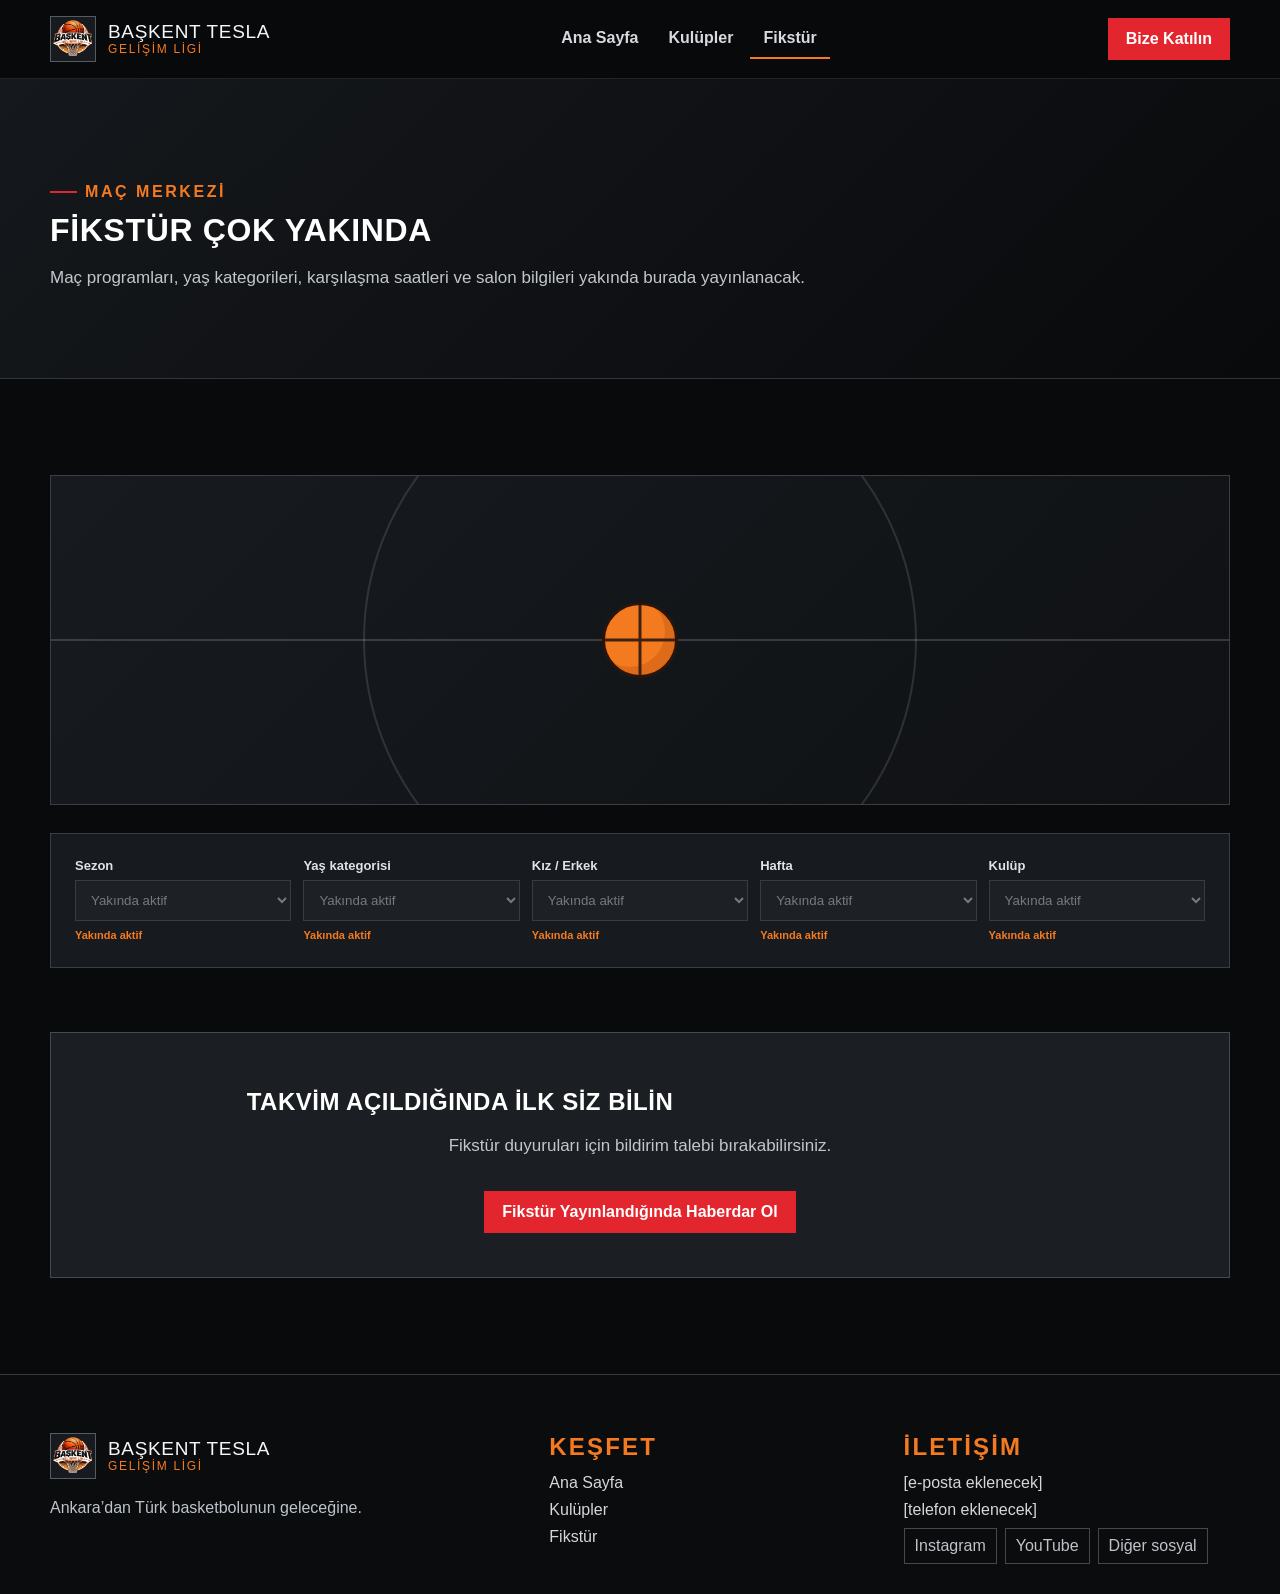
==== fikstur.html @ 1b136c06 "Site ilk surum" ====
<!doctype html>
<html lang="tr">
<head>
  <meta charset="UTF-8">
  <meta name="viewport" content="width=device-width, initial-scale=1.0">
  <meta name="description" content="Başkent Tesla Gelişim Ligi — Ankara'nın genç basketbolcuları için gelişim platformu.">
  <title>Fikstür | Başkent Tesla Gelişim Ligi</title>
  <link rel="stylesheet" href="styles.css">
</head>
<body>
  <div class="shell">
   <header class="topbar">
    <div class="site-width header-inner"><a class="brand" href="index.html" aria-label="Başkent Tesla Gelişim Ligi ana sayfa"> <span class="logo-wrap"> <img data-template-id="header-logo" class="canva-image" src="assets/images/bgl_logo.png" alt="Başkent Tesla Gelişim Ligi logosu"> </span> <span class="brand-name">Başkent Tesla<span>Gelişim Ligi</span></span> </a>
     <nav id="mainNav" class="nav-links" aria-label="Ana navigasyon"><a class="nav-link canva-link" data-template-id="nav-home" href="index.html" style="color: rgb(215, 218, 222); font-weight: 700; font-style: normal; font-size: 16px;">Ana Sayfa</a> <a class="nav-link canva-link" data-template-id="nav-clubs" href="kulupler.html" style="color: rgb(215, 218, 222); font-weight: 700; font-style: normal; font-size: 16px;">Kulüpler</a> <a class="nav-link canva-link active" data-template-id="nav-fixtures" aria-current="page" href="fikstur.html" style="color: rgb(215, 218, 222); font-weight: 700; font-style: normal; font-size: 16px;">Fikstür</a>
     </nav>
     <div class="header-actions"><button class="join-button canva-button" data-template-id="header-join" type="button" data-open-modal="contactModal" style="background: rgb(227, 38, 46); color: rgb(255, 255, 255); font-weight: 800; font-style: normal; font-size: 16px;">Bize Katılın</button> <button id="menuButton" class="menu-button" type="button" aria-label="Menüyü aç" aria-expanded="false" aria-controls="mainNav">☰</button>
     </div>
    </div>
   </header>
   <main id="app">
    <section id="fixturesView" class="route-view is-active" data-page="fikstur" aria-labelledby="fixtures-title">
     <section class="inner-hero">
      <div class="site-width"><span class="eyebrow canva-tag" data-template-id="fixtures-eyebrow" style="color: rgb(244, 122, 32); font-weight: 800; font-style: normal; font-size: 16px;">MAÇ MERKEZİ</span>
       <h1 id="fixtures-title" class="section-title canva-text" data-template-id="fixtures-title-text" style="color: rgb(255, 255, 255); font-weight: 700; font-style: normal; font-size: 32px;">Fikstür Çok Yakında</h1>
       <p class="section-copy canva-text" data-template-id="fixtures-copy" style="color: rgb(194, 199, 204); font-weight: 400; font-style: normal; font-size: 17px;">Maç programları, yaş kategorileri, karşılaşma saatleri ve salon bilgileri yakında burada yayınlanacak.</p>
      </div>
     </section>
     <section class="section">
      <div class="site-width">
       <div class="fixture-stage" aria-label="Fikstür hazırlık animasyonu">
        <div class="ball" aria-hidden="true"></div>
       </div>
       <div class="filter-panel canva-panel">
        <h2 class="sr-only">Yakında aktif olacak fikstür filtreleri</h2>
        <div class="filter-grid">
         <div class="filter-field">
          <label for="season">Sezon</label><select id="season" disabled=""><option>Yakında aktif</option></select><span class="soon-tag">Yakında aktif</span>
         </div>
         <div class="filter-field">
          <label for="category">Yaş kategorisi</label><select id="category" disabled=""><option>Yakında aktif</option></select><span class="soon-tag">Yakında aktif</span>
         </div>
         <div class="filter-field">
          <label for="gender">Kız / Erkek</label><select id="gender" disabled=""><option>Yakında aktif</option></select><span class="soon-tag">Yakında aktif</span>
         </div>
         <div class="filter-field">
          <label for="week">Hafta</label><select id="week" disabled=""><option>Yakında aktif</option></select><span class="soon-tag">Yakında aktif</span>
         </div>
         <div class="filter-field">
          <label for="club">Kulüp</label><select id="club" disabled=""><option>Yakında aktif</option></select><span class="soon-tag">Yakında aktif</span>
         </div>
        </div>
       </div>
       <div class="clubs-cta canva-panel">
        <h2 class="section-title canva-text" data-template-id="fixture-cta-title" style="color: rgb(255, 255, 255); font-weight: 700; font-style: normal; font-size: 24px;">Takvim Açıldığında İlk Siz Bilin</h2>
        <p class="section-copy canva-text" data-template-id="fixture-cta-copy" style="color: rgb(194, 199, 204); font-weight: 400; font-style: normal; font-size: 17px;">Fikstür duyuruları için bildirim talebi bırakabilirsiniz.</p>
        <div class="button-row" style="justify-content:center">
         <button class="primary-button canva-button" data-template-id="fixture-cta-button" type="button" data-open-modal="notifyModal" style="background: rgb(227, 38, 46); color: rgb(255, 255, 255); font-weight: 800; font-style: normal; font-size: 16px;">Fikstür Yayınlandığında Haberdar Ol</button>
        </div>
       </div>
      </div>
     </section>

    </section>
   </main>
   <footer>
    <div class="site-width footer-grid">
     <div>
      <div class="brand" style="margin-bottom:16px"><span class="logo-wrap"><img data-template-id="footer-logo" class="canva-image" loading="lazy" src="assets/images/bgl_logo.png" alt="Başkent Tesla Gelişim Ligi logosu"></span> <span class="brand-name">Başkent Tesla<span>Gelişim Ligi</span></span>
      </div>
      <p class="footer-copy canva-text" data-template-id="footer-copy" style="color: rgb(190, 196, 201); font-weight: 400; font-style: normal; font-size: 16px;">Ankara’dan Türk basketbolunun geleceğine.</p>
     </div>
     <div>
      <h2 class="footer-heading canva-text" data-template-id="footer-nav-title" style="color: rgb(244, 122, 32); font-weight: 800; font-style: normal; font-size: 24px;">Keşfet</h2>
      <ul class="footer-list">
       <li><a class="canva-link" data-template-id="footer-home" href="index.html" style="color: rgb(213, 216, 218); font-weight: 400; font-style: normal; font-size: 16px;">Ana Sayfa</a></li>
       <li><a class="canva-link" data-template-id="footer-clubs" href="kulupler.html" style="color: rgb(213, 216, 218); font-weight: 400; font-style: normal; font-size: 16px;">Kulüpler</a></li>
       <li><a class="canva-link" data-template-id="footer-fixtures" href="fikstur.html" style="color: rgb(213, 216, 218); font-weight: 400; font-style: normal; font-size: 16px;">Fikstür</a></li>
      </ul>
     </div>
     <div>
      <h2 class="footer-heading canva-text" data-template-id="footer-contact-title" style="color: rgb(244, 122, 32); font-weight: 800; font-style: normal; font-size: 24px;">İletişim</h2>
      <ul class="footer-list">
       <li data-template-id="footer-email" class="canva-text" style="color: rgb(213, 216, 218); font-weight: 400; font-style: normal; font-size: 16px;">[e-posta eklenecek]</li>
       <li data-template-id="footer-phone" class="canva-text" style="color: rgb(213, 216, 218); font-weight: 400; font-style: normal; font-size: 16px;">[telefon eklenecek]</li>
      </ul>
      <div class="socials" aria-label="Sosyal medya bağlantıları"><span class="social-slot canva-tag" data-template-id="social-instagram" style="background: rgb(10, 12, 14); color: rgb(191, 196, 200); font-weight: 400; font-style: normal; font-size: 16px;">Instagram</span> <span class="social-slot canva-tag" data-template-id="social-youtube" style="background: rgb(10, 12, 14); color: rgb(191, 196, 200); font-weight: 400; font-style: normal; font-size: 16px;">YouTube</span> <span class="social-slot canva-tag" data-template-id="social-other" style="background: rgb(10, 12, 14); color: rgb(191, 196, 200); font-weight: 400; font-style: normal; font-size: 16px;">Diğer sosyal</span>
      </div>
     </div>
    </div>
   </footer>
  </div>
  <div id="contactModal" class="modal-backdrop" role="presentation">
   <section class="modal" role="dialog" aria-modal="true" aria-labelledby="contactModalTitle">
    <div class="modal-head">
     <div>
      <h2 id="contactModalTitle" data-template-id="contact-modal-title" class="canva-text" style="color: rgb(255, 255, 255); font-weight: 700; font-style: normal; font-size: 24px;">Bize Katılın</h2>
      <p class="modal-copy canva-text" data-template-id="contact-modal-copy" style="color: rgb(200, 205, 210); font-weight: 400; font-style: normal; font-size: 16px;">Kulüp başvurusu ve iş birliği için iletişim bilgileri yakında burada olacak.</p>
     </div><button class="close-button" type="button" data-close-modal="contactModal" aria-label="Modalı kapat">×</button>
    </div>
    <form id="contactForm">
     <div class="form-group">
      <label for="contactEmail" data-template-id="contact-email-label" class="canva-text" style="color: rgb(244, 245, 246); font-weight: 800; font-style: normal; font-size: 16px;">E-posta</label><input id="contactEmail" type="email" required="" autocomplete="email">
     </div>
     <div class="form-group">
      <label for="contactMessage" data-template-id="contact-message-label" class="canva-text" style="color: rgb(244, 245, 246); font-weight: 800; font-style: normal; font-size: 16px;">Mesajınız</label><textarea id="contactMessage" required=""></textarea>
     </div>
     <div class="modal-actions">
      <button id="contactSubmit" class="primary-button canva-button" data-template-id="contact-submit" type="submit" style="background: rgb(227, 38, 46); color: rgb(255, 255, 255); font-weight: 800; font-style: normal; font-size: 16px;">Talep Gönder</button><button class="secondary-button canva-button" data-template-id="contact-cancel" type="button" data-close-modal="contactModal" style="background: rgb(23, 26, 30); color: rgb(255, 255, 255); font-weight: 800; font-style: normal; font-size: 16px;">Vazgeç</button>
     </div>
     <p id="contactMessageStatus" class="form-message" aria-live="polite"></p>
    </form>
   </section>
  </div>
  <div id="notifyModal" class="modal-backdrop" role="presentation">
   <section class="modal" role="dialog" aria-modal="true" aria-labelledby="notifyModalTitle">
    <div class="modal-head">
     <div>
      <h2 id="notifyModalTitle" data-template-id="notify-modal-title" class="canva-text" style="color: rgb(255, 255, 255); font-weight: 700; font-style: normal; font-size: 24px;">Fikstür Bildirimi</h2>
      <p class="modal-copy canva-text" data-template-id="notify-modal-copy" style="color: rgb(200, 205, 210); font-weight: 400; font-style: normal; font-size: 16px;">Fikstür duyuruları için e-posta adresinizi bırakın.</p>
     </div><button class="close-button" type="button" data-close-modal="notifyModal" aria-label="Modalı kapat">×</button>
    </div>
    <form id="notifyForm">
     <div class="form-group">
      <label for="notifyEmail" data-template-id="notify-email-label" class="canva-text" style="color: rgb(244, 245, 246); font-weight: 800; font-style: normal; font-size: 16px;">E-posta</label><input id="notifyEmail" type="email" required="" autocomplete="email">
     </div>
     <div class="modal-actions">
      <button id="notifySubmit" class="primary-button canva-button" data-template-id="notify-submit" type="submit" style="background: rgb(227, 38, 46); color: rgb(255, 255, 255); font-weight: 800; font-style: normal; font-size: 16px;">Bildirim Talebi Oluştur</button><button class="secondary-button canva-button" data-template-id="notify-cancel" type="button" data-close-modal="notifyModal" style="background: rgb(23, 26, 30); color: rgb(255, 255, 255); font-weight: 800; font-style: normal; font-size: 16px;">Vazgeç</button>
     </div>
     <p id="notifyMessageStatus" class="form-message" aria-live="polite"></p>
    </form>
   </section>
  </div>
  <div id="toast" class="toast" role="status" aria-live="polite"></div>

  <script src="app.js" defer></script>
</body>
</html>
---- styles.css ----
:root {
      --ink: #090a0c;
      --coal: #121417;
      --panel: #1a1d21;
      --panel-2: #22262b;
      --line: #3b4047;
      --steel: #9aa1a9;
      --muted: #c2c7cc;
      --paper: #f5f6f7;
      --red: #e3262e;
      --red-dark: #aa1720;
      --orange: #f47a20;
      --max: 1180px;
      --radius: 18px;
      --heading: "Arial Narrow", Bahnschrift, Impact, sans-serif;
      --body: Inter, Arial, Helvetica, sans-serif;
    }

    * { box-sizing: border-box; }
    html { scroll-behavior: smooth; }
    body {
      width: 100%;
      margin: 0;
      background: var(--ink);
      color: var(--paper);
      font-family: var(--body);
      overflow-x: hidden;
    }

    button, input, textarea { font: inherit; }
    button, a { -webkit-tap-highlight-color: transparent; }
    a { color: inherit; text-decoration: none; }
    button { cursor: pointer; }
    button:focus-visible, a:focus-visible, input:focus-visible, textarea:focus-visible {
      outline: 3px solid var(--orange);
      outline-offset: 4px;
    }

    .shell { width: 100%; min-height: 100%; }
    .site-width { width: min(var(--max), calc(100% - 40px)); margin: 0 auto; }
    .sr-only {
      position: absolute; width: 1px; height: 1px; padding: 0; margin: -1px;
      overflow: hidden; clip: rect(0, 0, 0, 0); white-space: nowrap; border: 0;
    }

    .topbar {
      position: sticky; top: 0; z-index: 50;
      border-bottom: 1px solid rgba(255,255,255,.11);
      background: rgba(9,10,12,.94);
      backdrop-filter: blur(14px);
    }
    .header-inner {
      min-height: 78px; display: flex; align-items: center; justify-content: space-between; gap: 20px;
    }
    .brand { display: inline-flex; align-items: center; gap: 12px; min-width: 0; }
    .logo-wrap {
      position: relative; width: 46px; height: 46px; flex: 0 0 46px;
      border: 1px solid #555b62; background: #171a1e; overflow: hidden;
    }
    .logo-wrap img { width: 100%; height: 100%; object-fit: contain; display: block; }
    .brand-name {
      font-family: var(--heading); text-transform: uppercase; letter-spacing: .035em;
      font-size: 19px; line-height: .92; max-width: 210px;
    }
    .brand-name span { display: block; color: var(--orange); font-size: 12px; letter-spacing: .14em; margin-top: 4px; }

    .nav-links { display: flex; align-items: center; gap: 4px; }
    .nav-link {
      padding: 10px 13px; border-bottom: 2px solid transparent; color: #d7dade;
      font-size: 14px; font-weight: 700; transition: color .2s, border-color .2s;
    }
    .nav-link:hover, .nav-link.active { color: #fff; border-color: var(--orange); }
    .join-button, .primary-button {
      border: 0; padding: 12px 18px; font-weight: 800; color: #fff;
      background: var(--red); transition: transform .2s, background .2s;
    }
    .join-button:hover, .primary-button:hover { background: var(--red-dark); transform: translateY(-2px); }
    .header-actions { display: flex; align-items: center; gap: 10px; }
    .menu-button {
      display: none; width: 44px; height: 42px; border: 1px solid #51575e;
      color: #fff; background: transparent; font-size: 21px;
    }

    .eyebrow {
      display: inline-flex; gap: 8px; align-items: center; color: var(--orange);
      font-size: 12px; font-weight: 800; letter-spacing: .16em; text-transform: uppercase;
    }
    .eyebrow::before { content: ""; width: 27px; height: 2px; background: var(--red); }
    h1, h2, h3, p { margin-top: 0; }
    h1, h2, h3 { font-family: var(--heading); text-transform: uppercase; letter-spacing: .02em; }
    .section { padding: 96px 0; position: relative; }
    .section-title { max-width: 730px; margin: 14px 0 18px; font-size: clamp(35px, 5vw, 67px); line-height: .94; }
    .section-copy { max-width: 765px; color: var(--muted); line-height: 1.75; font-size: 17px; }
    .split-heading { display: grid; grid-template-columns: .78fr 1.22fr; gap: 50px; align-items: start; }

    .hero {
      min-height: 680px; min-height: calc(100 * min(var(--vh, 1vh), 1vh));
      display: flex; align-items: center; position: relative; overflow: hidden;
      background: radial-gradient(circle at 82% 18%, rgba(244,122,32,.2), transparent 25%),
                  linear-gradient(120deg, #090a0c 0%, #111419 55%, #111216 100%);
    }
    .hero::before {
      content: ""; position: absolute; inset: -15%;
      background:
        linear-gradient(90deg, transparent 49.75%, rgba(255,255,255,.14) 50%, transparent 50.25%),
        linear-gradient(0deg, transparent 18%, rgba(255,255,255,.11) 18.2%, transparent 18.5%),
        repeating-linear-gradient(135deg, rgba(255,255,255,.03) 0 1px, transparent 1px 20px);
      transform: translate(var(--px, 0px), var(--py, 0px));
      transition: transform .18s linear;
    }
    .hero::after {
      content: ""; position: absolute; width: 540px; aspect-ratio: 1; border: 2px solid rgba(244,122,32,.28);
      border-radius: 50%; right: -130px; top: 50%; transform: translateY(-50%);
      box-shadow: inset 0 0 0 72px transparent, 0 0 0 120px rgba(227,38,46,.035);
    }
    .hero-grid { position: relative; z-index: 1; display: grid; grid-template-columns: 1.2fr .8fr; gap: 50px; align-items: center; padding: 90px 0; }
    .hero-title { max-width: 760px; margin: 18px 0; font-size: clamp(52px, 8vw, 106px); line-height: .85; }
    .hero-copy { max-width: 630px; color: #d3d6da; line-height: 1.7; font-size: 18px; }
    .button-row { display: flex; flex-wrap: wrap; gap: 12px; margin-top: 30px; }
    .secondary-button {
      border: 1px solid #6a7077; padding: 12px 18px; color: #fff; background: rgba(255,255,255,.04);
      font-weight: 800; transition: border-color .2s, background .2s, transform .2s;
    }
    .secondary-button:hover { border-color: var(--orange); background: rgba(244,122,32,.12); transform: translateY(-2px); }
    .trust-row { display: flex; flex-wrap: wrap; gap: 9px; margin-top: 38px; }
    .trust-item { border-left: 2px solid var(--orange); padding: 5px 12px; background: rgba(255,255,255,.05); color: #d9dde0; font-size: 13px; }

    .hero-mark {
      position: relative; width: min(100%, 370px); justify-self: end; aspect-ratio: 1;
      display: grid; place-items: center; border: 1px solid rgba(255,255,255,.18);
      background: radial-gradient(circle, rgba(244,122,32,.17), rgba(0,0,0,.18) 62%);
    }
    .hero-mark::before, .hero-mark::after { content: ""; position: absolute; border: 1px solid rgba(244,122,32,.5); border-radius: 50%; }
    .hero-mark::before { inset: 26px; }
    .hero-mark::after { inset: 68px; border-color: rgba(255,255,255,.16); }
    .hero-mark .logo-wrap { width: 145px; height: 145px; border: 0; background: transparent; z-index: 1; }

    .info-grid { display: grid; grid-template-columns: repeat(4, 1fr); gap: 14px; margin-top: 40px; }
    .info-card { min-height: 160px; padding: 22px; border: 1px solid #30353b; background: #15181c; }
    .line-icon { width: 34px; height: 34px; position: relative; margin-bottom: 20px; border: 2px solid var(--orange); border-radius: 50%; }
    .line-icon::after { content: ""; position: absolute; inset: 7px; border-top: 2px solid var(--red); transform: rotate(-35deg); }
    .info-card p { margin: 0; color: #f4f5f6; font-weight: 700; line-height: 1.35; }

    .broadcast { background: #101215; overflow: hidden; }
    .broadcast-grid { display: grid; grid-template-columns: .9fr 1.1fr; gap: 56px; align-items: center; }
    .player {
      position: relative; min-height: 370px; padding: 24px; display: flex; flex-direction: column; justify-content: space-between;
      border: 1px solid #444a51; background:
        linear-gradient(135deg, rgba(227,38,46,.14), transparent 42%),
        repeating-linear-gradient(0deg, rgba(255,255,255,.04) 0 1px, transparent 1px 38px), #171a1e;
    }
    .player-top { display: flex; justify-content: space-between; align-items: center; color: #f0f1f2; font-family: var(--heading); letter-spacing: .08em; }
    .waiting-badge { padding: 7px 9px; color: #fff; background: var(--red); font: 800 11px var(--body); letter-spacing: .08em; }
    .score-placeholder { text-align: center; font: clamp(46px, 7vw, 76px)/1 var(--heading); letter-spacing: .07em; }
    .play-mark { width: 66px; height: 66px; display: grid; place-items: center; margin: 0 auto; border: 2px solid var(--orange); border-radius: 50%; color: var(--orange); font-size: 23px; }
    .player-status { color: var(--orange); font-weight: 800; letter-spacing: .1em; text-transform: uppercase; font-size: 12px; }

    .mission-grid { display: grid; grid-template-columns: repeat(2, 1fr); gap: 18px; }
    .mission-card { padding: clamp(28px, 5vw, 54px); min-height: 365px; border: 1px solid #42474e; background: linear-gradient(150deg, #20242a, #141619); }
    .mission-card:nth-child(2) { background: linear-gradient(150deg, #35191a, #18191c 72%); border-color: #714041; }
    .mission-card h3 { margin-bottom: 20px; color: var(--orange); font-size: 34px; }
    .mission-card p { margin: 0; color: #e0e2e4; line-height: 1.75; font-size: 16px; }
    .reveal { opacity: 0; transform: translateY(24px); transition: opacity .65s ease, transform .65s ease; }
    .reveal.visible { opacity: 1; transform: none; }

    .ticker-wrap { overflow: hidden; border-block: 1px solid #373c42; background: #111316; }
    .ticker { width: max-content; display: flex; animation: moveTicker 31s linear infinite; }
    .ticker:hover { animation-play-state: paused; }
    .value-card { width: 265px; min-height: 130px; padding: 22px; display: flex; gap: 13px; align-items: center; border-right: 1px solid #373c42; }
    .value-number { color: var(--orange); font: 44px/1 var(--heading); }
    .value-card span { color: #f3f4f4; font-weight: 800; line-height: 1.25; }
    @keyframes moveTicker { from { transform: translateX(0); } to { transform: translateX(-50%); } }

    .cta-band { background: linear-gradient(110deg, #8f1820, #db252d 52%, #c8491d); }
    .cta-inner { padding: 76px 0; display: grid; grid-template-columns: 1.1fr .9fr; gap: 40px; align-items: center; }
    .cta-title { margin: 12px 0; font-size: clamp(37px, 5vw, 62px); line-height: .93; }
    .cta-band p { max-width: 690px; margin-bottom: 0; line-height: 1.7; color: #fff; }
    .cta-band .secondary-button { border-color: rgba(255,255,255,.7); }

    .logo-strip {
      overflow: hidden;
      padding: 38px 0;
      background: transparent;
      border: 0;
    }
    .logo-strip.is-hidden {
      display: none;
    }
    .logo-track { display: flex; gap: 14px; width: max-content; animation: moveTicker 25s linear infinite; }
    .logo-track:hover { animation-play-state: paused; }
    .club-logo-slot {
      width: 164px; height: 75px; display: grid; place-items: center; flex: 0 0 auto;
      margin: 0; padding: 10px; border: 0; background: transparent;
    }
    .club-logo-slot img {
      display: block; width: 100%; height: 100%; object-fit: contain;
    }

    .inner-hero { padding: 100px 0 68px; background: linear-gradient(135deg, #15181c, #090a0c); border-bottom: 1px solid #30353b; }
    .clubs-grid { display: grid; grid-template-columns: repeat(3, 1fr); gap: 18px; }
    .club-card { border: 1px solid #383d44; background: #15181c; padding: 20px; display: flex; flex-direction: column; min-height: 355px; }
    .club-card-logo { height: 104px; display: grid; place-items: center; margin-bottom: 18px; border: 1px dashed #676d74; color: var(--steel); background: #1d2024; font-weight: 800; }
    .club-card-logo img { display: block; width: 100%; height: 100%; padding: 12px; object-fit: contain; }
    .club-card h3 { margin-bottom: 11px; font-size: 26px; }
    .club-card p { margin-bottom: 9px; color: #c8cdd1; font-size: 14px; }
    .club-card .secondary-button { margin-top: auto; width: 100%; }
    .clubs-cta { margin-top: 64px; padding: 44px; border: 1px solid #454a51; background: #1b1e22; text-align: center; }
    .clubs-cta .section-copy { margin-inline: auto; }

    .fixture-stage { min-height: 330px; position: relative; overflow: hidden; display: grid; place-items: center; border: 1px solid #393e45; background: linear-gradient(135deg, #171b1f, #0f1114); }
    .fixture-stage::before { content: ""; position: absolute; width: 550px; height: 550px; border: 2px solid rgba(255,255,255,.12); border-radius: 50%; }
    .fixture-stage::after { content: ""; position: absolute; width: 100%; height: 2px; background: rgba(255,255,255,.16); }
    .ball {
      position: relative; z-index: 1; width: 76px; height: 76px; border: 3px solid #2a1507; border-radius: 50%;
      background: var(--orange); box-shadow: inset -10px -8px 0 rgba(155,64,7,.26);
      animation: bounce 1.8s ease-in-out infinite;
    }
    .ball::before, .ball::after { content: ""; position: absolute; background: #40200e; }
    .ball::before { width: 3px; height: 100%; left: 50%; transform: translateX(-50%); }
    .ball::after { height: 3px; width: 100%; top: 50%; transform: translateY(-50%); }
    @keyframes bounce { 0%,100% { transform: translateY(-65px) scale(1); } 48% { transform: translateY(57px) scale(1); } 58% { transform: translateY(57px) scale(1.1,.84); } }
    .filter-panel { margin-top: 28px; padding: 24px; border: 1px solid #393e45; background: #171a1e; }
    .filter-grid { display: grid; grid-template-columns: repeat(5, 1fr); gap: 12px; }
    .filter-field label { display: block; margin-bottom: 7px; color: #e0e2e5; font-size: 13px; font-weight: 800; }
    .filter-field select { width: 100%; border: 1px solid #454b52; padding: 11px; color: #9ca3aa; background: #20242a; }
    .soon-tag { display: inline-block; margin-top: 8px; color: var(--orange); font-size: 11px; font-weight: 800; }

    footer { border-top: 1px solid #353a40; background: #0a0c0e; }
    .footer-grid { padding: 58px 0 30px; display: grid; grid-template-columns: 1.25fr .85fr .9fr; gap: 46px; }
    .footer-copy { color: #bec4c9; line-height: 1.6; }
    .footer-heading { margin-bottom: 13px; color: var(--orange); font: 800 14px var(--heading); letter-spacing: .09em; text-transform: uppercase; }
    .footer-list { padding: 0; margin: 0; list-style: none; }
    .footer-list li { margin-bottom: 9px; color: #d5d8da; font-size: 14px; }
    .footer-list a:hover { color: var(--orange); }
    .socials { display: flex; gap: 8px; flex-wrap: wrap; }
    .social-slot { border: 1px solid #43494f; padding: 8px 10px; color: #bfc4c8; font-size: 12px; }

    .modal-backdrop {
      position: fixed; inset: 0; z-index: 100; display: none; place-items: center; padding: 20px;
      background: rgba(0,0,0,.72);
    }
    .modal-backdrop.open { display: grid; }
    .modal { width: min(100%, 520px); max-height: calc(100 * min(var(--vh, 1vh), 1vh) - 40px); overflow: auto; padding: 28px; border: 1px solid #545a61; background: #181b1f; box-shadow: 0 24px 70px rgba(0,0,0,.5); }
    .modal-head { display: flex; justify-content: space-between; align-items: start; gap: 20px; }
    .modal h2 { margin-bottom: 10px; font-size: 32px; }
    .close-button { width: 38px; height: 38px; border: 1px solid #4d535a; background: transparent; color: #fff; font-size: 24px; }
    .modal-copy { color: #c8cdd2; line-height: 1.6; }
    .form-group { margin-top: 17px; }
    .form-group label { display: block; margin-bottom: 7px; color: #f4f5f6; font-weight: 800; font-size: 14px; }
    .form-group input, .form-group textarea { width: 100%; padding: 12px; border: 1px solid #4c535b; color: #fff; background: #111316; }
    .form-group textarea { min-height: 105px; resize: vertical; }
    .modal-actions { display: flex; gap: 10px; margin-top: 22px; }
    .form-message { min-height: 24px; margin: 13px 0 0; color: var(--orange); font-size: 14px; font-weight: 700; }

    .toast {
      position: fixed; z-index: 200; right: 22px; bottom: 22px; width: min(390px, calc(100% - 44px));
      padding: 15px 18px; color: #fff; background: #24282d; border-left: 4px solid var(--orange);
      transform: translateY(130%); transition: transform .28s ease; box-shadow: 0 14px 35px rgba(0,0,0,.35);
    }
    .toast.show { transform: translateY(0); }

    @media (max-width: 860px) {
      .nav-links { display: none; }
      .nav-links.open {
        position: absolute; top: 78px; left: 0; width: 100%; padding: 13px 20px 17px;
        display: grid; border-bottom: 1px solid #3b4148; background: #111316;
      }
      .nav-link { border-left: 2px solid transparent; border-bottom: 0; }
      .nav-link.active { border-left-color: var(--orange); }
      .menu-button { display: block; }
      .hero-grid, .broadcast-grid, .split-heading, .cta-inner { grid-template-columns: 1fr; }
      .hero-mark { justify-self: start; width: 250px; }
      .info-grid { grid-template-columns: repeat(2, 1fr); }
      .clubs-grid { grid-template-columns: repeat(2, 1fr); }
      .filter-grid { grid-template-columns: repeat(2, 1fr); }
      .footer-grid { grid-template-columns: 1fr 1fr; }
    }
    @media (max-width: 560px) {
      .site-width { width: min(100% - 28px, var(--max)); }
      .brand-name { font-size: 16px; }
      .brand-name span { font-size: 10px; }
      .join-button { display: none; }
      .hero { min-height: 670px; }
      .hero-grid { padding: 70px 0; }
      .hero-title { font-size: clamp(49px, 15vw, 78px); }
      .button-row, .modal-actions { flex-direction: column; }
      .button-row > *, .modal-actions > * { width: 100%; text-align: center; }
      .section { padding: 68px 0; }
      .info-grid, .mission-grid, .clubs-grid, .footer-grid { grid-template-columns: 1fr; }
      .player { min-height: 310px; }
      .filter-grid { grid-template-columns: 1fr; }
      .clubs-cta { padding: 30px 20px; }
    }
    @media (prefers-reduced-motion: reduce) {
      *, *::before, *::after { scroll-behavior: auto !important; animation-duration: .01ms !important; animation-iteration-count: 1 !important; transition-duration: .01ms !important; }
      .reveal { opacity: 1; transform: none; }
      .ticker, .logo-track, .ball { animation: none; }
    }
/* Bildirim kutusunu kullanılmadığında tamamen gizle */
.toast {
  opacity: 0;
  visibility: hidden;
  pointer-events: none;
  transform: translateY(calc(100% + 44px));
  transition:
    transform 0.28s ease,
    opacity 0.28s ease,
    visibility 0.28s ease;
}

/* Yalnızca bildirim gösterileceğinde görünür olsun */
.toast.show {
  opacity: 1;
  visibility: visible;
  pointer-events: auto;
  transform: translateY(0);
}

/* İçeriği boşsa hiç görüntülenmesin */
.toast:empty {
  display: none;
}
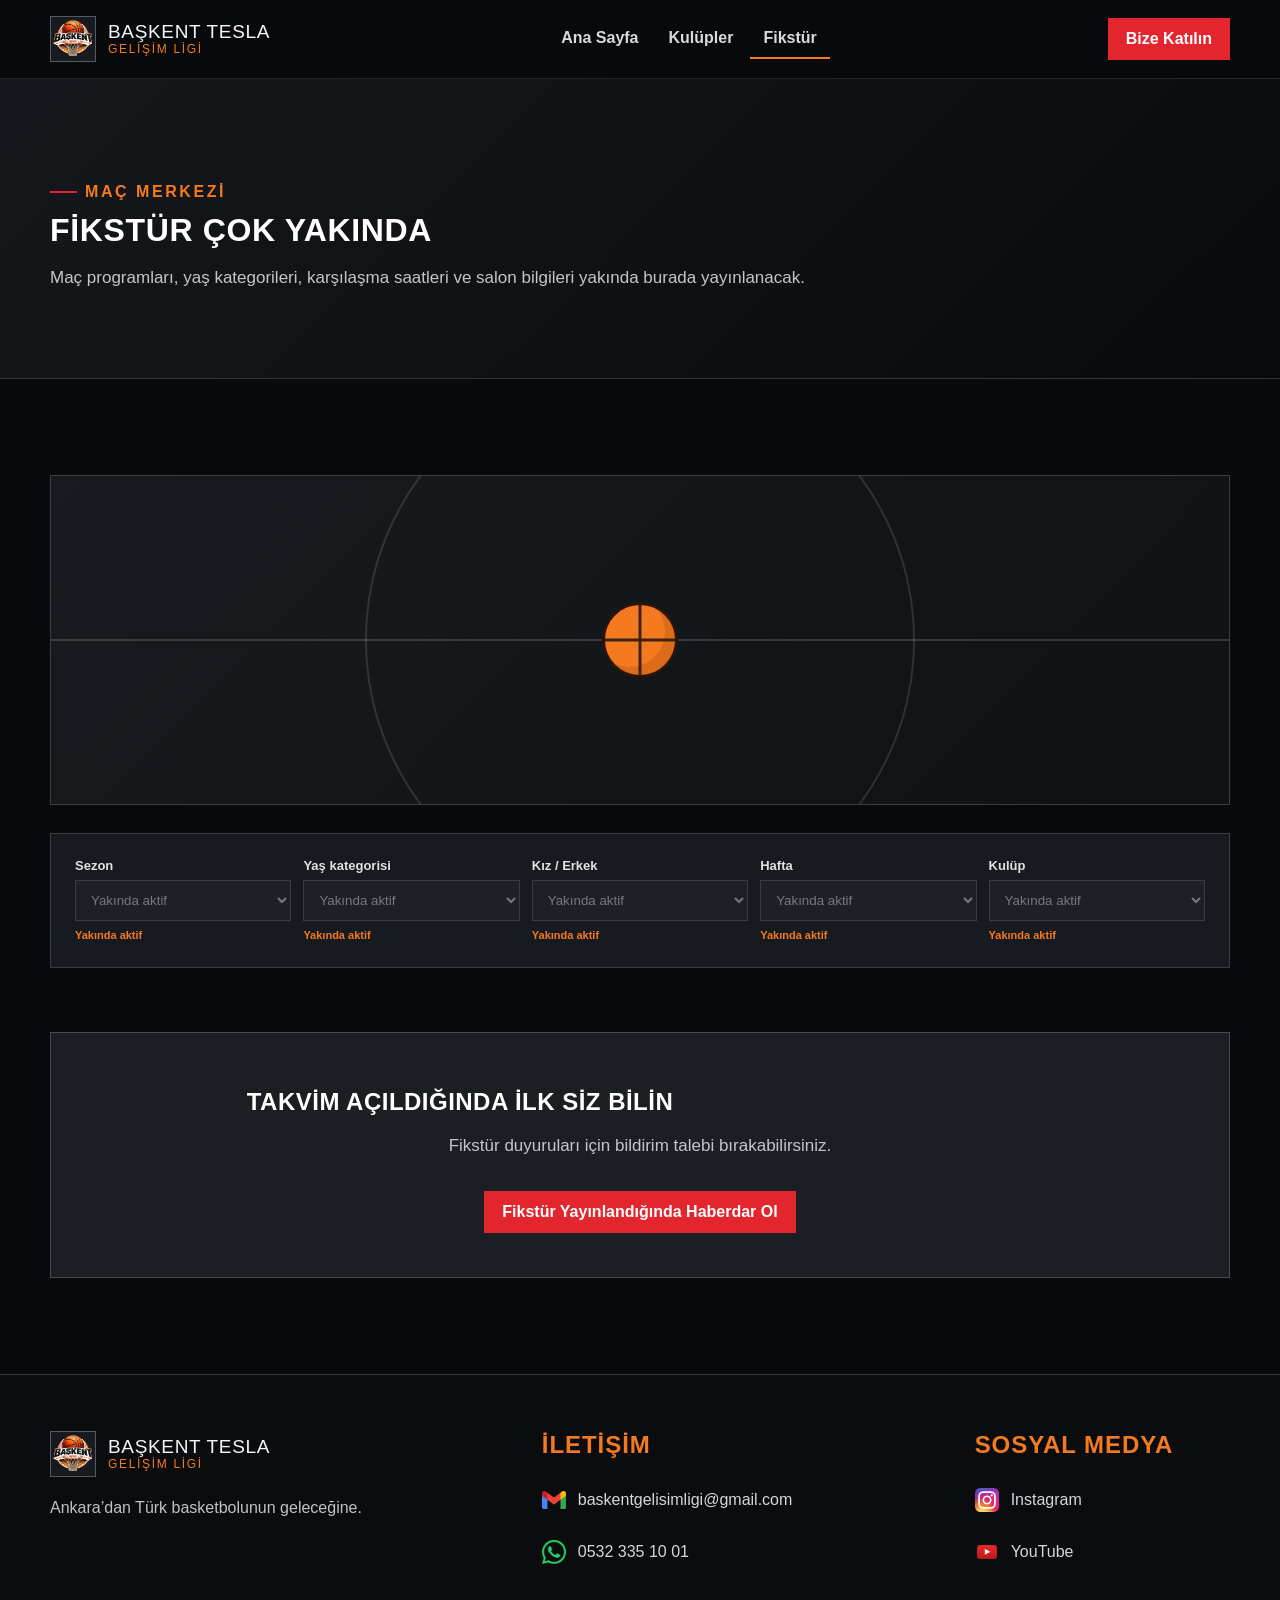
==== commit 3b4091d9: "home page degisti ve sosyal medya logoları eklendi" ====
--- a/fikstur.html
+++ b/fikstur.html
@@ -62,32 +62,108 @@
 
     </section>
    </main>
-   <footer>
-    <div class="site-width footer-grid">
-     <div>
-      <div class="brand" style="margin-bottom:16px"><span class="logo-wrap"><img data-template-id="footer-logo" class="canva-image" loading="lazy" src="assets/images/bgl_logo.png" alt="Başkent Tesla Gelişim Ligi logosu"></span> <span class="brand-name">Başkent Tesla<span>Gelişim Ligi</span></span>
-      </div>
-      <p class="footer-copy canva-text" data-template-id="footer-copy" style="color: rgb(190, 196, 201); font-weight: 400; font-style: normal; font-size: 16px;">Ankara’dan Türk basketbolunun geleceğine.</p>
-     </div>
-     <div>
-      <h2 class="footer-heading canva-text" data-template-id="footer-nav-title" style="color: rgb(244, 122, 32); font-weight: 800; font-style: normal; font-size: 24px;">Keşfet</h2>
+<footer class="bgl-footer">
+  <div class="site-width footer-grid">
+
+    <!-- Lig kimliği -->
+    <div class="footer-brand">
+      <a class="brand" href="index.html"
+         aria-label="Başkent Tesla Gelişim Ligi ana sayfa">
+        <span class="logo-wrap">
+          <img
+            src="assets/images/bgl_logo.png"
+            alt="Başkent Tesla Gelişim Ligi logosu"
+            loading="lazy"
+          >
+        </span>
+        <span class="brand-name">
+          Başkent Tesla
+          <span>Gelişim Ligi</span>
+        </span>
+      </a>
+
+      <p class="footer-copy">
+        Ankara’dan Türk basketbolunun geleceğine.
+      </p>
+    </div>
+
+    <!-- İletişim -->
+    <div class="footer-contact">
+      <h2 class="footer-heading">İletişim</h2>
+
       <ul class="footer-list">
-       <li><a class="canva-link" data-template-id="footer-home" href="index.html" style="color: rgb(213, 216, 218); font-weight: 400; font-style: normal; font-size: 16px;">Ana Sayfa</a></li>
-       <li><a class="canva-link" data-template-id="footer-clubs" href="kulupler.html" style="color: rgb(213, 216, 218); font-weight: 400; font-style: normal; font-size: 16px;">Kulüpler</a></li>
-       <li><a class="canva-link" data-template-id="footer-fixtures" href="fikstur.html" style="color: rgb(213, 216, 218); font-weight: 400; font-style: normal; font-size: 16px;">Fikstür</a></li>
+        <li>
+          <a class="footer-icon-link"
+             href="mailto:baskentgelisimligi@gmail.com">
+            <img
+              class="footer-icon"
+              src="assets/images/email_icon.png"
+              alt=""
+              width="24"
+              height="24"
+              loading="lazy"
+            >
+            <span>baskentgelisimligi@gmail.com</span>
+          </a>
+        </li>
+
+        <li>
+          <a class="footer-icon-link" href="tel:+905323351001">
+            <img
+              class="footer-icon"
+              src="assets/images/phone_icon.png"
+              alt=""
+              width="24"
+              height="24"
+              loading="lazy"
+            >
+            <span>0532 335 10 01</span>
+          </a>
+        </li>
       </ul>
-     </div>
-     <div>
-      <h2 class="footer-heading canva-text" data-template-id="footer-contact-title" style="color: rgb(244, 122, 32); font-weight: 800; font-style: normal; font-size: 24px;">İletişim</h2>
+    </div>
+
+    <!-- Sosyal medya -->
+    <div class="footer-social">
+      <h2 class="footer-heading">Sosyal Medya</h2>
+
       <ul class="footer-list">
-       <li data-template-id="footer-email" class="canva-text" style="color: rgb(213, 216, 218); font-weight: 400; font-style: normal; font-size: 16px;">[e-posta eklenecek]</li>
-       <li data-template-id="footer-phone" class="canva-text" style="color: rgb(213, 216, 218); font-weight: 400; font-style: normal; font-size: 16px;">[telefon eklenecek]</li>
+        <li>
+          <!-- Gerçek hesap adresi hazır olduğunda
+               bu a etiketine href="https://..." ekle. -->
+          <a class="footer-icon-link">
+            <img
+              class="footer-icon"
+              src="assets/images/instagram_icon.png"
+              alt=""
+              width="24"
+              height="24"
+              loading="lazy"
+            >
+            <span>Instagram</span>
+          </a>
+        </li>
+
+        <li>
+          <!-- Gerçek kanal adresi hazır olduğunda
+               bu a etiketine href="https://..." ekle. -->
+          <a class="footer-icon-link">
+            <img
+              class="footer-icon"
+              src="assets/images/youtube_icon.png"
+              alt=""
+              width="24"
+              height="24"
+              loading="lazy"
+            >
+            <span>YouTube</span>
+          </a>
+        </li>
       </ul>
-      <div class="socials" aria-label="Sosyal medya bağlantıları"><span class="social-slot canva-tag" data-template-id="social-instagram" style="background: rgb(10, 12, 14); color: rgb(191, 196, 200); font-weight: 400; font-style: normal; font-size: 16px;">Instagram</span> <span class="social-slot canva-tag" data-template-id="social-youtube" style="background: rgb(10, 12, 14); color: rgb(191, 196, 200); font-weight: 400; font-style: normal; font-size: 16px;">YouTube</span> <span class="social-slot canva-tag" data-template-id="social-other" style="background: rgb(10, 12, 14); color: rgb(191, 196, 200); font-weight: 400; font-style: normal; font-size: 16px;">Diğer sosyal</span>
-      </div>
-     </div>
-    </div>
-   </footer>
+    </div>
+
+  </div>
+</footer>
   </div>
   <div id="contactModal" class="modal-backdrop" role="presentation">
    <section class="modal" role="dialog" aria-modal="true" aria-labelledby="contactModalTitle">
--- a/styles.css
+++ b/styles.css
@@ -183,9 +183,6 @@
       background: transparent;
       border: 0;
     }
-    .logo-strip.is-hidden {
-      display: none;
-    }
     .logo-track { display: flex; gap: 14px; width: max-content; animation: moveTicker 25s linear infinite; }
     .logo-track:hover { animation-play-state: paused; }
     .club-logo-slot {
@@ -296,27 +293,123 @@
       .reveal { opacity: 1; transform: none; }
       .ticker, .logo-track, .ball { animation: none; }
     }
-/* Bildirim kutusunu kullanılmadığında tamamen gizle */
-.toast {
-  opacity: 0;
-  visibility: hidden;
-  pointer-events: none;
-  transform: translateY(calc(100% + 44px));
-  transition:
-    transform 0.28s ease,
-    opacity 0.28s ease,
-    visibility 0.28s ease;
+
+/* ANA SAYFA 2026 — yeşil aksiyonlar, turuncu marka vurguları */
+:root { --green: #48dc87; --green-hover: #70eba2; }
+html { scroll-padding-top: 110px; }
+*, *::before, *::after { box-sizing: border-box; }
+img { max-width: 100%; }
+.skip-link { position: fixed; left: 16px; top: -100px; z-index: 300; background: #48dc87; color: #071b12; padding: 12px 20px; }
+.skip-link:focus { top: 16px; }
+.logo-strip.is-hidden { display: none; }
+/* Önceki boş bildirim kutusu hatasını bütün sayfalarda giderir. */
+.toast { opacity: 0; visibility: hidden; pointer-events: none; transform: translateY(calc(100% + 44px)); }
+.toast.show { opacity: 1; visibility: visible; pointer-events: auto; transform: translateY(0); }
+.toast:empty { display: none; }
+/* Bütün bgl-footer yapılarıyla uyumlu ortak footer */
+.bgl-footer .footer-grid { display: grid; grid-template-columns: minmax(0,1.15fr) minmax(0,1fr) minmax(0,.65fr); gap: 40px; padding: 56px 0 40px; align-items: start; }
+.bgl-footer .footer-grid > div { min-width: 0; }
+.bgl-footer .footer-brand .brand { margin-bottom: 18px; }
+.bgl-footer .footer-copy { margin: 0; font-size: 16px; line-height: 1.6; }
+.bgl-footer .footer-heading { margin: 0 0 18px; font: 800 24px/1.2 var(--heading); letter-spacing: .04em; color: var(--orange); }
+.bgl-footer .footer-list { display: grid; gap: 8px; margin: 0; padding: 0; list-style: none; }
+.bgl-footer .footer-list li { margin: 0; min-width: 0; }
+.bgl-footer .footer-icon-link { display: flex; align-items: center; gap: 12px; width: fit-content; max-width: 100%; min-height: 44px; padding: 4px 0; border: 0; background: transparent; color: #d5d8da; font-size: 16px; line-height: 1.5; }
+.bgl-footer .footer-icon-link span { min-width: 0; overflow-wrap: anywhere; }
+.bgl-footer .footer-icon { display: block; flex: 0 0 24px; width: 24px; height: 24px; padding: 0; border: 0; object-fit: contain; background: transparent; }
+.bgl-footer .footer-icon[hidden] { display: none; }
+.bgl-footer .footer-icon-link[href]:hover { color: var(--green); }
+.bgl-footer .footer-icon-link[aria-disabled] { cursor: default; }
+.home-page { --ink: #0b1411; --muted: #bfcfc6; --orange: #ffa24c; background: var(--ink); }
+.home-page .site-width { width: min(1240px, calc(100% - 64px)); }
+.home-page .topbar { background: rgba(10,20,15,.96); border-color: #293a31; }
+.home-page .header-inner { min-height: 90px; }
+.home-page .logo-wrap { width: 56px; height: 56px; flex: 0 0 56px; background: transparent; border: 0; }
+.home-page .brand-name { line-height: 1.1; }
+.home-page .nav-link { font-size: 16px; padding: 13px; }
+.home-page .nav-link.active, .home-page .nav-link:hover { border-color: var(--green); }
+.home-page .primary-button, .home-page .join-button, .home-page .secondary-button {
+  display: inline-flex; align-items: center; justify-content: center; min-height: 48px;
+  padding: 14px 22px; border-radius: 10px; font-size: 16px; font-weight: 800; line-height: 1.4; text-align: center;
+  transition: background .2s ease, color .2s ease, border-color .2s ease, transform .2s ease;
 }
-
-/* Yalnızca bildirim gösterileceğinde görünür olsun */
-.toast.show {
-  opacity: 1;
-  visibility: visible;
-  pointer-events: auto;
-  transform: translateY(0);
+.home-page .primary-button, .home-page .join-button { background: var(--green); color: #082616; border: 1px solid transparent; }
+.home-page .primary-button:hover, .home-page .join-button:hover { background: var(--green-hover); transform: translateY(-2px); }
+.home-page .secondary-button { border-color: #6b8575; background: transparent; color: #f5f8f6; }
+.home-page .secondary-button:hover { background: #203e2e; border-color: var(--green); transform: translateY(-2px); }
+.home-page .eyebrow { color: var(--orange); font-size: 14px; line-height: 1.5; letter-spacing: .12em; }
+.home-page .eyebrow::before { background: var(--green); flex: 0 0 27px; }
+.home-page .hero { min-height: 700px; min-height: min(820px, calc(100svh - 90px)); background: radial-gradient(ellipse at 82% 40%, #254536 0, transparent 52%), #0b1411; }
+.home-page .hero::before { inset: 0; opacity: .25; background: repeating-linear-gradient(135deg, transparent 0 38px, #729581 39px, transparent 40px); transform: none; pointer-events: none; }
+.home-page .hero::after { display: none; }
+.home-page .hero-grid { grid-template-columns: minmax(0,1.08fr) minmax(0,1fr); gap: 38px; padding: 72px 0; }
+.home-page .hero-grid > * { min-width: 0; }
+.home-page .hero-title { margin: 20px 0 24px; font-size: clamp(44px,5.3vw,76px); line-height: 1.02; letter-spacing: -.025em; overflow-wrap: normal; }
+.home-page .hero-title span { display: block; color: var(--green); }
+.home-page .hero-copy { max-width: 560px; font-size: 18px; color: #c7d8ce; line-height: 1.75; }
+.home-page .trust-row { gap: 10px; margin-top: 30px; }
+.home-page .trust-item { border: 1px solid #3b5847; border-radius: 6px; padding: 8px 10px; color: #d5e7dc; font-size: 14px; background: #12241bb3; }
+.home-page .hero-mark { width: min(100%,540px); aspect-ratio: 1; justify-self: center; border: 0; background: transparent; }
+.home-page .hero-mark::before { inset: 0; border: 1px solid #8ec6a34a; }
+.home-page .hero-mark::after { inset: 7%; border: 1px dashed #ffa24c80; animation: home-orbit 90s linear infinite; }
+.home-page .hero-logo { display: block; width: 92%; height: auto; aspect-ratio: 1; object-fit: contain; z-index: 1; filter: drop-shadow(0 18px 22px #0007); animation: home-float 6s ease-in-out infinite; }
+@keyframes home-float { 0%,100% { transform: translateY(0); } 50% { transform: translateY(-9px); } }
+@keyframes home-orbit { to { transform: rotate(360deg); } }
+.home-page .section { padding: 86px 0; }
+.home-page .section-title { max-width: 820px; font-size: clamp(32px,4vw,52px); line-height: 1.08; letter-spacing: -.015em; margin: 18px 0 32px; }
+.home-page .home-mission { background: #f0f5ef; color: #122b1d; }
+.home-page .home-mission .eyebrow { color: #306744; }
+.home-page .mission-grid { gap: 24px; }
+.home-page .mission-card { min-height: 0; padding: 34px; border: 1px solid #bfd5c4; border-top: 4px solid #26945a; border-radius: 14px; background: #fff; }
+.home-page .mission-card:nth-child(2) { background: #e4efe5; border-color: #bfd5c4; border-top-color: #bd6413; }
+.home-page .card-kicker { display: block; font-size: 13px; line-height: 1.5; letter-spacing: .08em; font-weight: 800; color: #476351; }
+.home-page .mission-card h3 { margin: 24px 0 16px; color: #173c26; font-size: 30px; }
+.home-page .mission-card p { color: #344c3d; font-size: 17px; line-height: 1.8; }
+.home-page .cta-band { background: #183e29; border-bottom: 1px solid #426447; }
+.home-page .cta-inner { grid-template-columns: minmax(0,1.5fr) minmax(0,.7fr); padding: 68px 0; gap: 56px; }
+.home-page .cta-title { font-size: clamp(34px,4vw,52px); line-height: 1.08; margin: 16px 0 24px; }
+.home-page .cta-band p { color: #d2e5d8; font-size: 17px; }
+.home-page .participation-actions { display: grid; gap: 14px; }
+.home-page .partners-grid { display: grid; grid-template-columns: minmax(0,1.15fr) minmax(0,1fr); gap: 64px; align-items: center; }
+.home-page .home-partners { background: #101d16; }
+.home-page .home-partners .section-copy { margin-bottom: 28px; }
+.home-page .partner-options { border-top: 1px solid #3c5343; }
+.home-page .partner-options article { display: flex; gap: 22px; padding: 26px 0; border-bottom: 1px solid #3c5343; }
+.home-page .partner-options .card-kicker { color: var(--orange); padding-top: 5px; }
+.home-page .partner-options h3 { margin: 0 0 10px; font-size: 23px; line-height: 1.3; }
+.home-page .partner-options p { margin: 0; color: var(--muted); font-size: 16px; line-height: 1.7; }
+.home-page .bgl-footer { background: #080f0b; border-top: 1px solid #324335; }
+@media (max-width: 960px) {
+  .bgl-footer .footer-grid { grid-template-columns: minmax(0,1fr) minmax(0,1fr); gap: 32px; }
+  .bgl-footer .footer-brand { grid-column: 1 / -1; }
+  .home-page .hero-title { font-size: clamp(40px,5.3vw,64px); }
 }
-
-/* İçeriği boşsa hiç görüntülenmesin */
-.toast:empty {
-  display: none;
-}+@media (max-width: 860px) {
+  .home-page .nav-links.open { top: 90px; background: #102519; }
+  .home-page .nav-link.active { border-left-color: var(--green); }
+  .home-page .hero { min-height: auto; }
+  .home-page .hero-grid { grid-template-columns: minmax(0,1fr); padding: 54px 0; gap: 36px; }
+  .home-page .hero-mark { width: min(100%,440px); }
+  .home-page .hero-title { font-size: clamp(44px,8vw,68px); }
+  .home-page .hero-copy { max-width: 650px; }
+  .home-page .cta-inner, .home-page .partners-grid { grid-template-columns: minmax(0,1fr); gap: 32px; }
+  .home-page .participation-actions { display: flex; flex-wrap: wrap; }
+}
+@media (max-width: 600px) {
+  .home-page .site-width { width: calc(100% - 32px); }
+  .home-page .section { padding: 58px 0; }
+  .home-page .header-inner { gap: 12px; }
+  .home-page .join-button { display: none; }
+  .home-page .hero-mark { width: min(100%,360px); }
+  .home-page .hero-title { font-size: clamp(38px,10.5vw,58px); }
+  .home-page .hero-copy { font-size: 17px; }
+  .home-page .mission-grid { grid-template-columns: minmax(0,1fr); }
+  .home-page .mission-card { padding: 26px; }
+  .home-page .participation-actions { display: grid; }
+  .bgl-footer .footer-grid { grid-template-columns: minmax(0,1fr); padding: 40px 0 30px; gap: 30px; }
+}
+@media (prefers-reduced-motion: reduce) {
+  .home-page *, .home-page *::before, .home-page *::after { animation: none !important; transition: none !important; }
+  html { scroll-behavior: auto; }
+}
+
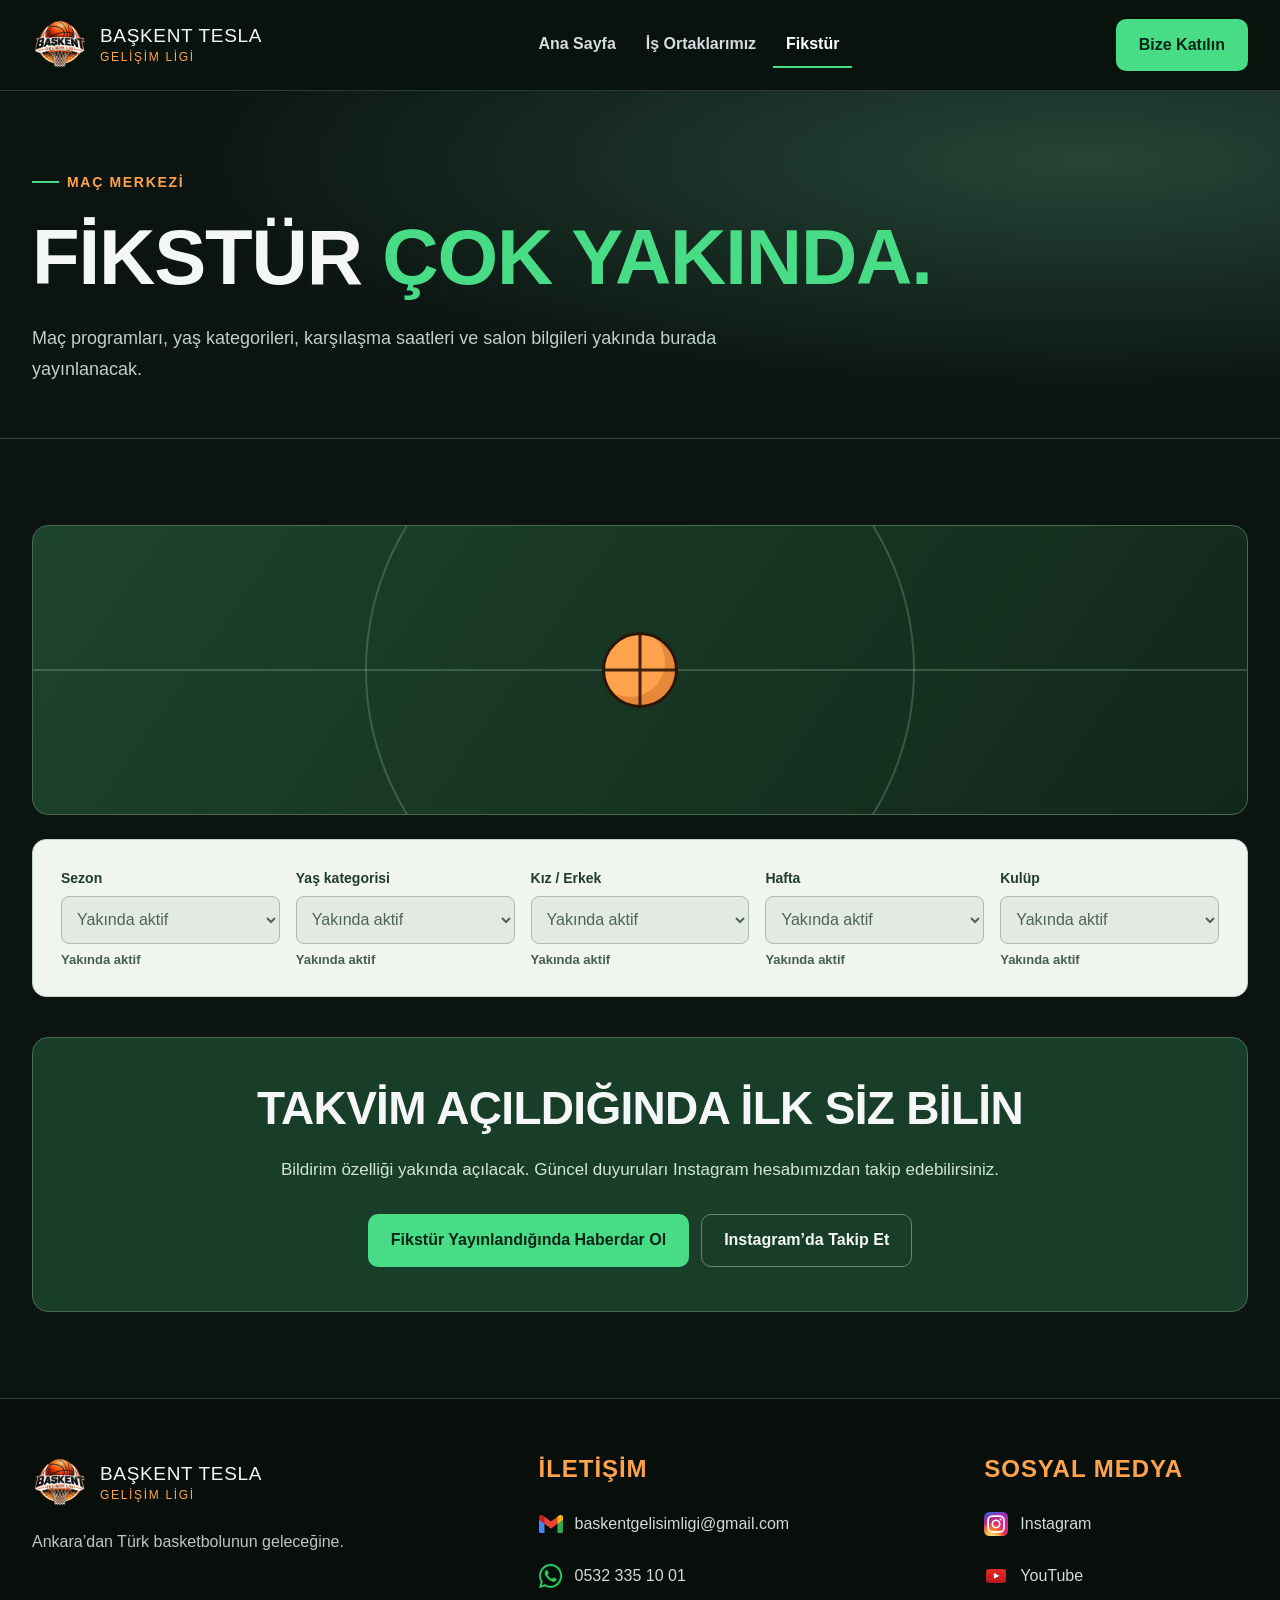
==== commit d66fc629: "fikstür güncellendi" ====
--- a/fikstur.html
+++ b/fikstur.html
@@ -3,31 +3,44 @@
 <head>
   <meta charset="UTF-8">
   <meta name="viewport" content="width=device-width, initial-scale=1.0">
-  <meta name="description" content="Başkent Tesla Gelişim Ligi — Ankara'nın genç basketbolcuları için gelişim platformu.">
+  <meta name="description" content="Başkent Tesla Gelişim Ligi maç programları, yaş kategorileri, karşılaşma saatleri ve salon bilgileri yakında burada.">
   <title>Fikstür | Başkent Tesla Gelişim Ligi</title>
   <link rel="stylesheet" href="styles.css">
+  <link rel="stylesheet" href="fixtures.css">
+  <script src="home.js" defer></script>
+  <script src="fixtures.js" defer></script>
 </head>
-<body>
+<body class="home-page fixtures-page">
+  <a class="skip-link" href="#app">İçeriğe geç</a>
   <div class="shell">
-   <header class="topbar">
-    <div class="site-width header-inner"><a class="brand" href="index.html" aria-label="Başkent Tesla Gelişim Ligi ana sayfa"> <span class="logo-wrap"> <img data-template-id="header-logo" class="canva-image" src="assets/images/bgl_logo.png" alt="Başkent Tesla Gelişim Ligi logosu"> </span> <span class="brand-name">Başkent Tesla<span>Gelişim Ligi</span></span> </a>
-     <nav id="mainNav" class="nav-links" aria-label="Ana navigasyon"><a class="nav-link canva-link" data-template-id="nav-home" href="index.html" style="color: rgb(215, 218, 222); font-weight: 700; font-style: normal; font-size: 16px;">Ana Sayfa</a> <a class="nav-link canva-link" data-template-id="nav-clubs" href="kulupler.html" style="color: rgb(215, 218, 222); font-weight: 700; font-style: normal; font-size: 16px;">Kulüpler</a> <a class="nav-link canva-link active" data-template-id="nav-fixtures" aria-current="page" href="fikstur.html" style="color: rgb(215, 218, 222); font-weight: 700; font-style: normal; font-size: 16px;">Fikstür</a>
-     </nav>
-     <div class="header-actions"><button class="join-button canva-button" data-template-id="header-join" type="button" data-open-modal="contactModal" style="background: rgb(227, 38, 46); color: rgb(255, 255, 255); font-weight: 800; font-style: normal; font-size: 16px;">Bize Katılın</button> <button id="menuButton" class="menu-button" type="button" aria-label="Menüyü aç" aria-expanded="false" aria-controls="mainNav">☰</button>
-     </div>
-    </div>
-   </header>
+    <header class="topbar">
+      <div class="site-width header-inner">
+        <a class="brand" href="index.html" aria-label="Başkent Tesla Gelişim Ligi ana sayfa">
+          <span class="logo-wrap"><img src="assets/images/bgl_logo.png" alt="" width="56" height="56"></span>
+          <span class="brand-name">Başkent Tesla<span>Gelişim Ligi</span></span>
+        </a>
+        <nav id="mainNav" class="nav-links" aria-label="Ana navigasyon">
+          <a class="nav-link" href="index.html">Ana Sayfa</a>
+          <a class="nav-link" href="kulupler.html">İş Ortaklarımız</a>
+          <a class="nav-link active" aria-current="page" href="fikstur.html">Fikstür</a>
+        </nav>
+        <div class="header-actions">
+          <a class="join-button" href="https://wa.me/905323351001" data-contact="whatsapp" target="_blank" rel="noopener noreferrer">Bize Katılın</a>
+          <button id="menuButton" class="menu-button" type="button" aria-label="Menüyü aç" aria-expanded="false" aria-controls="mainNav">☰</button>
+        </div>
+      </div>
+    </header>
    <main id="app">
     <section id="fixturesView" class="route-view is-active" data-page="fikstur" aria-labelledby="fixtures-title">
      <section class="inner-hero">
-      <div class="site-width"><span class="eyebrow canva-tag" data-template-id="fixtures-eyebrow" style="color: rgb(244, 122, 32); font-weight: 800; font-style: normal; font-size: 16px;">MAÇ MERKEZİ</span>
-       <h1 id="fixtures-title" class="section-title canva-text" data-template-id="fixtures-title-text" style="color: rgb(255, 255, 255); font-weight: 700; font-style: normal; font-size: 32px;">Fikstür Çok Yakında</h1>
-       <p class="section-copy canva-text" data-template-id="fixtures-copy" style="color: rgb(194, 199, 204); font-weight: 400; font-style: normal; font-size: 17px;">Maç programları, yaş kategorileri, karşılaşma saatleri ve salon bilgileri yakında burada yayınlanacak.</p>
+      <div class="site-width"><span class="eyebrow canva-tag" data-template-id="fixtures-eyebrow">MAÇ MERKEZİ</span>
+       <h1 id="fixtures-title" class="section-title canva-text" data-template-id="fixtures-title-text">Fikstür <span>Çok Yakında.</span></h1>
+       <p class="section-copy canva-text" data-template-id="fixtures-copy">Maç programları, yaş kategorileri, karşılaşma saatleri ve salon bilgileri yakında burada yayınlanacak.</p>
       </div>
      </section>
      <section class="section">
       <div class="site-width">
-       <div class="fixture-stage" aria-label="Fikstür hazırlık animasyonu">
+       <div class="fixture-stage" aria-hidden="true">
         <div class="ball" aria-hidden="true"></div>
        </div>
        <div class="filter-panel canva-panel">
@@ -51,10 +64,11 @@
         </div>
        </div>
        <div class="clubs-cta canva-panel">
-        <h2 class="section-title canva-text" data-template-id="fixture-cta-title" style="color: rgb(255, 255, 255); font-weight: 700; font-style: normal; font-size: 24px;">Takvim Açıldığında İlk Siz Bilin</h2>
-        <p class="section-copy canva-text" data-template-id="fixture-cta-copy" style="color: rgb(194, 199, 204); font-weight: 400; font-style: normal; font-size: 17px;">Fikstür duyuruları için bildirim talebi bırakabilirsiniz.</p>
-        <div class="button-row" style="justify-content:center">
-         <button class="primary-button canva-button" data-template-id="fixture-cta-button" type="button" data-open-modal="notifyModal" style="background: rgb(227, 38, 46); color: rgb(255, 255, 255); font-weight: 800; font-style: normal; font-size: 16px;">Fikstür Yayınlandığında Haberdar Ol</button>
+        <h2 class="section-title canva-text" data-template-id="fixture-cta-title">Takvim Açıldığında İlk Siz Bilin</h2>
+        <p class="section-copy canva-text" data-template-id="fixture-cta-copy">Bildirim özelliği yakında açılacak. Güncel duyuruları Instagram hesabımızdan takip edebilirsiniz.</p>
+        <div class="button-row fixture-actions">
+         <button class="primary-button canva-button" data-template-id="fixture-cta-button" type="button" id="openNotify">Fikstür Yayınlandığında Haberdar Ol</button>
+         <a class="secondary-button" href="https://www.instagram.com/baskentgelisimligi/" data-contact="instagram" target="_blank" rel="noopener noreferrer">Instagram’da Takip Et</a>
         </div>
        </div>
       </div>
@@ -62,152 +76,49 @@
 
     </section>
    </main>
-<footer class="bgl-footer">
-  <div class="site-width footer-grid">
-
-    <!-- Lig kimliği -->
-    <div class="footer-brand">
-      <a class="brand" href="index.html"
-         aria-label="Başkent Tesla Gelişim Ligi ana sayfa">
-        <span class="logo-wrap">
-          <img
-            src="assets/images/bgl_logo.png"
-            alt="Başkent Tesla Gelişim Ligi logosu"
-            loading="lazy"
-          >
-        </span>
-        <span class="brand-name">
-          Başkent Tesla
-          <span>Gelişim Ligi</span>
-        </span>
-      </a>
-
-      <p class="footer-copy">
-        Ankara’dan Türk basketbolunun geleceğine.
-      </p>
+    <footer class="bgl-footer" id="iletisim">
+      <div class="site-width footer-grid">
+        <div class="footer-brand">
+          <a class="brand" href="index.html" aria-label="Başkent Tesla Gelişim Ligi ana sayfa">
+            <span class="logo-wrap"><img src="assets/images/bgl_logo.png" alt="" width="56" height="56" loading="lazy"></span>
+            <span class="brand-name">Başkent Tesla<span>Gelişim Ligi</span></span>
+          </a>
+          <p class="footer-copy">Ankara’dan Türk basketbolunun geleceğine.</p>
+        </div>
+        <div class="footer-contact">
+          <h2 class="footer-heading">İletişim</h2>
+          <ul class="footer-list">
+            <li><a class="footer-icon-link" href="mailto:baskentgelisimligi@gmail.com" data-contact="email"><img class="footer-icon" src="assets/images/email_icon.png" alt="" width="24" height="24" loading="lazy"><span data-contact-label="email">baskentgelisimligi@gmail.com</span></a></li>
+            <li><a class="footer-icon-link" href="https://wa.me/905323351001" data-contact="whatsapp" target="_blank" rel="noopener noreferrer" aria-label="0532 335 10 01 numarasına WhatsApp üzerinden yazın"><img class="footer-icon" src="assets/images/phone_icon.png" alt="" width="24" height="24" loading="lazy"><span>0532 335 10 01</span></a></li>
+          </ul>
+        </div>
+        <div class="footer-social">
+          <h2 class="footer-heading">Sosyal Medya</h2>
+          <ul class="footer-list">
+            <!-- Hesap adreslerini home.js dosyasının başında doldurun. -->
+            <li><a class="footer-icon-link" data-contact="instagram" href="https://www.instagram.com/baskentgelisimligi/" target="_blank" rel="noopener noreferrer"><img class="footer-icon" src="assets/images/instagram_icon.png" alt="" width="24" height="24" loading="lazy"><span>Instagram</span></a></li>
+            <li><a class="footer-icon-link" data-contact="youtube" aria-disabled="true"><img class="footer-icon" src="assets/images/youtube_icon.png" alt="" width="24" height="24" loading="lazy"><span>YouTube</span></a></li>
+          </ul>
+        </div>
+      </div>
+    </footer>
+  </div>
+  <dialog id="notifyDialog" aria-labelledby="notifyTitle" aria-describedby="notifyDescription">
+    <div class="modal-head">
+      <h2 id="notifyTitle">Fikstür Bildirimi</h2>
+      <button class="close-button" id="closeNotify" type="button" aria-label="Pencereyi kapat">×</button>
     </div>
-
-    <!-- İletişim -->
-    <div class="footer-contact">
-      <h2 class="footer-heading">İletişim</h2>
-
-      <ul class="footer-list">
-        <li>
-          <a class="footer-icon-link"
-             href="mailto:baskentgelisimligi@gmail.com">
-            <img
-              class="footer-icon"
-              src="assets/images/email_icon.png"
-              alt=""
-              width="24"
-              height="24"
-              loading="lazy"
-            >
-            <span>baskentgelisimligi@gmail.com</span>
-          </a>
-        </li>
-
-        <li>
-          <a class="footer-icon-link" href="tel:+905323351001">
-            <img
-              class="footer-icon"
-              src="assets/images/phone_icon.png"
-              alt=""
-              width="24"
-              height="24"
-              loading="lazy"
-            >
-            <span>0532 335 10 01</span>
-          </a>
-        </li>
-      </ul>
-    </div>
-
-    <!-- Sosyal medya -->
-    <div class="footer-social">
-      <h2 class="footer-heading">Sosyal Medya</h2>
-
-      <ul class="footer-list">
-        <li>
-          <!-- Gerçek hesap adresi hazır olduğunda
-               bu a etiketine href="https://..." ekle. -->
-          <a class="footer-icon-link">
-            <img
-              class="footer-icon"
-              src="assets/images/instagram_icon.png"
-              alt=""
-              width="24"
-              height="24"
-              loading="lazy"
-            >
-            <span>Instagram</span>
-          </a>
-        </li>
-
-        <li>
-          <!-- Gerçek kanal adresi hazır olduğunda
-               bu a etiketine href="https://..." ekle. -->
-          <a class="footer-icon-link">
-            <img
-              class="footer-icon"
-              src="assets/images/youtube_icon.png"
-              alt=""
-              width="24"
-              height="24"
-              loading="lazy"
-            >
-            <span>YouTube</span>
-          </a>
-        </li>
-      </ul>
-    </div>
-
-  </div>
-</footer>
-  </div>
-  <div id="contactModal" class="modal-backdrop" role="presentation">
-   <section class="modal" role="dialog" aria-modal="true" aria-labelledby="contactModalTitle">
-    <div class="modal-head">
-     <div>
-      <h2 id="contactModalTitle" data-template-id="contact-modal-title" class="canva-text" style="color: rgb(255, 255, 255); font-weight: 700; font-style: normal; font-size: 24px;">Bize Katılın</h2>
-      <p class="modal-copy canva-text" data-template-id="contact-modal-copy" style="color: rgb(200, 205, 210); font-weight: 400; font-style: normal; font-size: 16px;">Kulüp başvurusu ve iş birliği için iletişim bilgileri yakında burada olacak.</p>
-     </div><button class="close-button" type="button" data-close-modal="contactModal" aria-label="Modalı kapat">×</button>
-    </div>
-    <form id="contactForm">
-     <div class="form-group">
-      <label for="contactEmail" data-template-id="contact-email-label" class="canva-text" style="color: rgb(244, 245, 246); font-weight: 800; font-style: normal; font-size: 16px;">E-posta</label><input id="contactEmail" type="email" required="" autocomplete="email">
-     </div>
-     <div class="form-group">
-      <label for="contactMessage" data-template-id="contact-message-label" class="canva-text" style="color: rgb(244, 245, 246); font-weight: 800; font-style: normal; font-size: 16px;">Mesajınız</label><textarea id="contactMessage" required=""></textarea>
-     </div>
-     <div class="modal-actions">
-      <button id="contactSubmit" class="primary-button canva-button" data-template-id="contact-submit" type="submit" style="background: rgb(227, 38, 46); color: rgb(255, 255, 255); font-weight: 800; font-style: normal; font-size: 16px;">Talep Gönder</button><button class="secondary-button canva-button" data-template-id="contact-cancel" type="button" data-close-modal="contactModal" style="background: rgb(23, 26, 30); color: rgb(255, 255, 255); font-weight: 800; font-style: normal; font-size: 16px;">Vazgeç</button>
-     </div>
-     <p id="contactMessageStatus" class="form-message" aria-live="polite"></p>
+    <p id="notifyDescription" class="modal-copy">E-posta bildirim kaydı henüz aktif değil. Bu form bilgilerinizi kaydetmez veya göndermez.</p>
+    <form id="fixtureNotifyForm">
+      <div class="form-group">
+        <label for="notifyEmail">E-posta</label>
+        <input id="notifyEmail" name="email" type="email" autocomplete="email" required>
+      </div>
+      <div class="modal-actions">
+        <button class="primary-button" type="submit">Bildirim Talebi Oluştur</button>
+      </div>
+      <p class="form-message" id="notifyStatus" role="status"></p>
     </form>
-   </section>
-  </div>
-  <div id="notifyModal" class="modal-backdrop" role="presentation">
-   <section class="modal" role="dialog" aria-modal="true" aria-labelledby="notifyModalTitle">
-    <div class="modal-head">
-     <div>
-      <h2 id="notifyModalTitle" data-template-id="notify-modal-title" class="canva-text" style="color: rgb(255, 255, 255); font-weight: 700; font-style: normal; font-size: 24px;">Fikstür Bildirimi</h2>
-      <p class="modal-copy canva-text" data-template-id="notify-modal-copy" style="color: rgb(200, 205, 210); font-weight: 400; font-style: normal; font-size: 16px;">Fikstür duyuruları için e-posta adresinizi bırakın.</p>
-     </div><button class="close-button" type="button" data-close-modal="notifyModal" aria-label="Modalı kapat">×</button>
-    </div>
-    <form id="notifyForm">
-     <div class="form-group">
-      <label for="notifyEmail" data-template-id="notify-email-label" class="canva-text" style="color: rgb(244, 245, 246); font-weight: 800; font-style: normal; font-size: 16px;">E-posta</label><input id="notifyEmail" type="email" required="" autocomplete="email">
-     </div>
-     <div class="modal-actions">
-      <button id="notifySubmit" class="primary-button canva-button" data-template-id="notify-submit" type="submit" style="background: rgb(227, 38, 46); color: rgb(255, 255, 255); font-weight: 800; font-style: normal; font-size: 16px;">Bildirim Talebi Oluştur</button><button class="secondary-button canva-button" data-template-id="notify-cancel" type="button" data-close-modal="notifyModal" style="background: rgb(23, 26, 30); color: rgb(255, 255, 255); font-weight: 800; font-style: normal; font-size: 16px;">Vazgeç</button>
-     </div>
-     <p id="notifyMessageStatus" class="form-message" aria-live="polite"></p>
-    </form>
-   </section>
-  </div>
-  <div id="toast" class="toast" role="status" aria-live="polite"></div>
-
-  <script src="app.js" defer></script>
+  </dialog>
 </body>
 </html>
--- a/fixtures.css
+++ b/fixtures.css
@@ -0,0 +1,38 @@
+/* Fikstür teması: styles.css dosyasından sonra yüklenir. */
+.fixtures-page .inner-hero { padding: 78px 0 52px; background: radial-gradient(ellipse at 85% 20%,#254536,transparent 60%),#0b1411; border-color: #354b3e; }
+.fixtures-page .inner-hero .section-title { max-width: 1050px; margin: 22px 0 24px; font-size: clamp(40px,6.2vw,78px); line-height: 1.08; }
+.fixtures-page .inner-hero h1 span { color: var(--green); }
+.fixtures-page .inner-hero .section-copy { margin: 0; max-width: 780px; font-size: 18px; }
+.fixtures-page .fixture-stage { min-height: 290px; background: linear-gradient(125deg,#1d442c,#12271b); border-color: #486b52; border-radius: 16px; }
+.fixtures-page .fixture-stage::before { border-color: #a1d0af40; }
+.fixtures-page .fixture-stage::after { background: #a1d0af40; }
+.fixtures-page .ball { background: #ffa24c; }
+.fixtures-page .filter-panel { margin-top: 24px; padding: 28px; background: #f0f5ef; border: 1px solid #bfd5c4; border-radius: 14px; }
+.fixtures-page .filter-grid { grid-template-columns: repeat(5,minmax(0,1fr)); gap: 16px; }
+.fixtures-page .filter-field { min-width: 0; }
+.fixtures-page .filter-field label { color: #203d2a; font-size: 14px; line-height: 1.5; }
+.fixtures-page .filter-field select { min-height: 48px; border-radius: 8px; background: #e2eae1; border: 1px solid #acbeaf; color: #4d6555; font-size: 16px; opacity: 1; cursor: not-allowed; }
+.fixtures-page .soon-tag { color: #47604e; font-size: 13px; }
+.fixtures-page .clubs-cta { margin-top: 40px; padding: 44px; background: #183e29; border: 1px solid #486b52; border-radius: 16px; }
+.fixtures-page .clubs-cta .section-title { margin: 0 auto 20px; font-size: clamp(30px,4vw,46px); line-height: 1.15; }
+.fixtures-page .clubs-cta .section-copy { color: #d2e5d8; }
+.fixtures-page .fixture-actions { justify-content: center; }
+.fixtures-page #notifyDialog { width: min(520px,calc(100% - 32px)); max-height: calc(100dvh - 40px); padding: 28px; background: #12271b; color: #f5f8f6; border: 1px solid #557c60; border-radius: 16px; overflow: auto; }
+.fixtures-page #notifyDialog::backdrop { background: #040b08bd; }
+.fixtures-page #notifyTitle { font-size: 28px; line-height: 1.2; margin-bottom: 20px; }
+.fixtures-page .close-button { flex: 0 0 42px; width: 42px; height: 42px; border-radius: 8px; }
+.fixtures-page .form-group input { background: #09180e; border-color: #5c7a63; border-radius: 8px; font-size: 16px; }
+.fixtures-page .form-message { color: #afedc2; line-height: 1.6; }
+body.fixture-dialog-open { overflow: hidden; }
+@media(max-width: 860px) {
+  .fixtures-page .filter-grid { grid-template-columns: repeat(2,minmax(0,1fr)); }
+}
+@media(max-width: 560px) {
+  .fixtures-page .inner-hero { padding: 54px 0 40px; }
+  .fixtures-page .filter-grid { grid-template-columns: minmax(0,1fr); }
+  .fixtures-page .filter-panel, .fixtures-page .clubs-cta { padding: 24px; }
+  .fixtures-page .fixture-stage { min-height: 250px; }
+}
+@media(prefers-reduced-motion: reduce) {
+  .fixtures-page .ball { animation: none; transform: none; }
+}
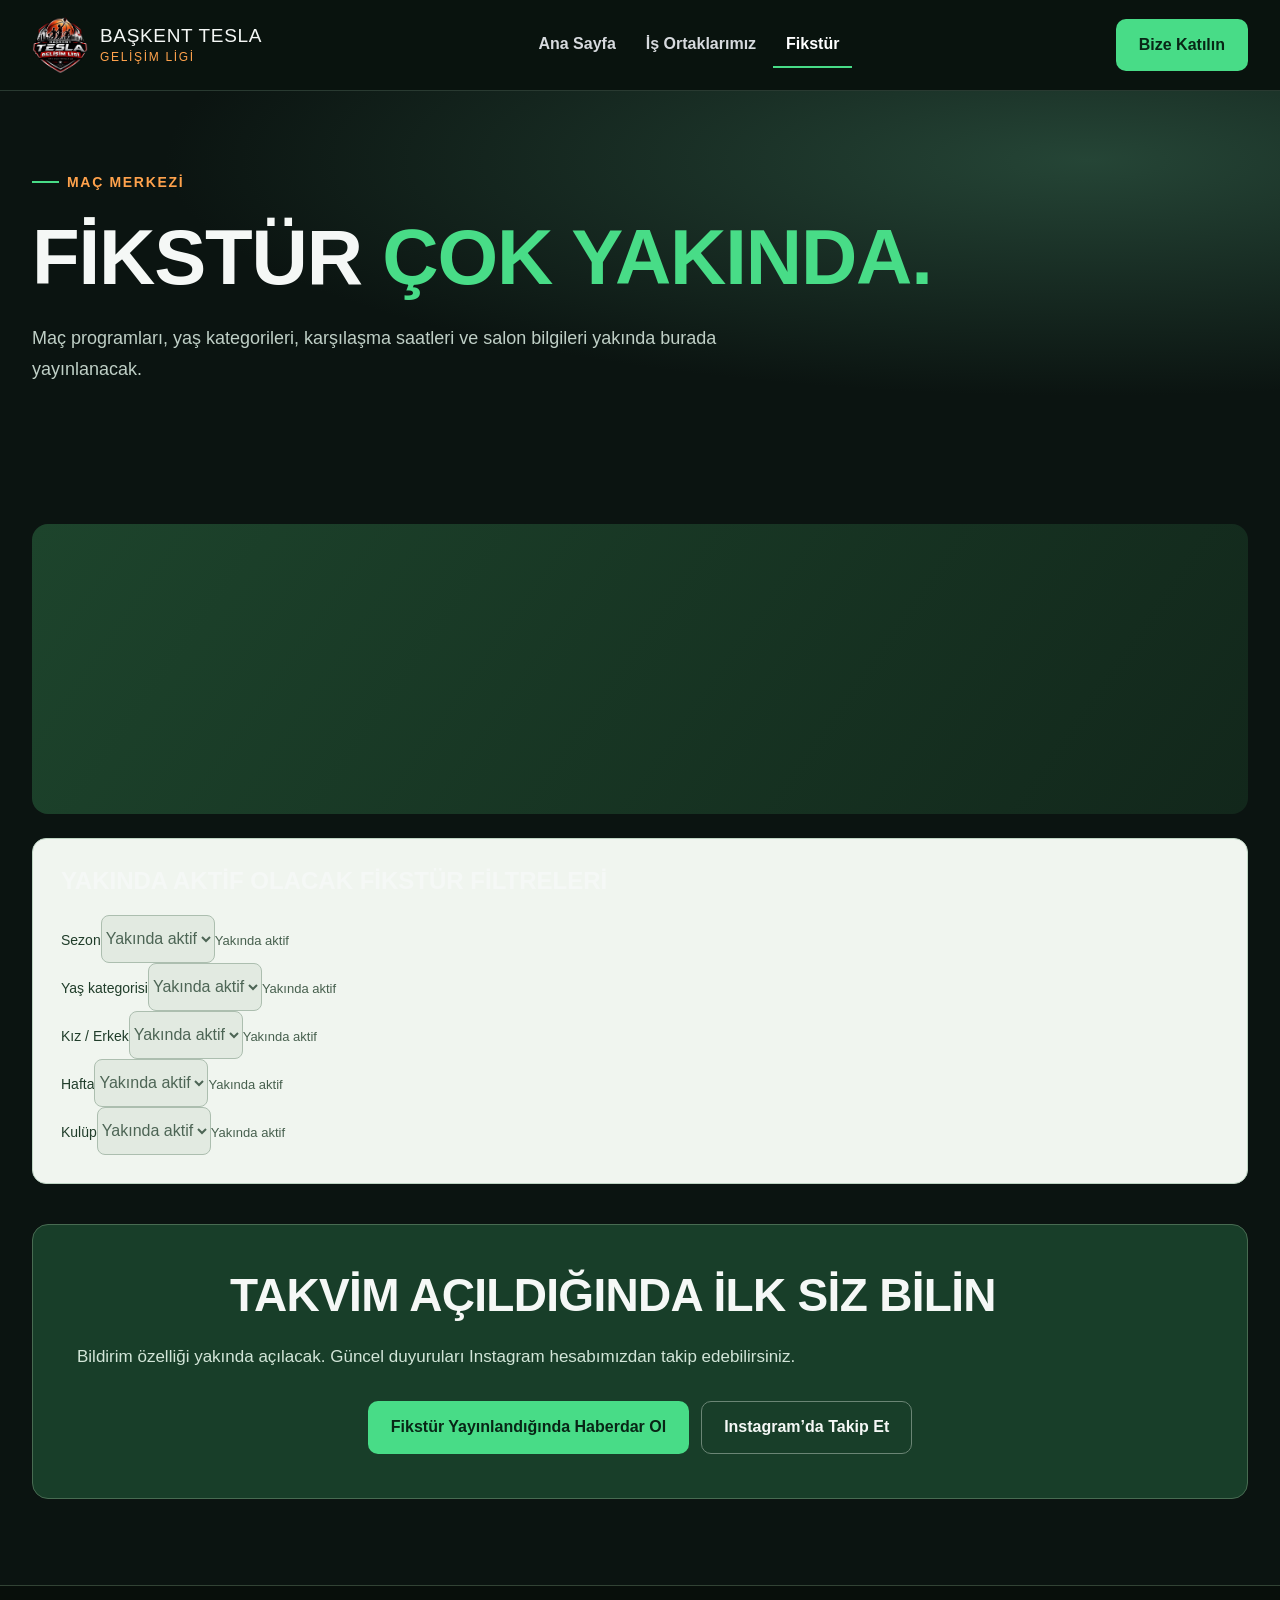
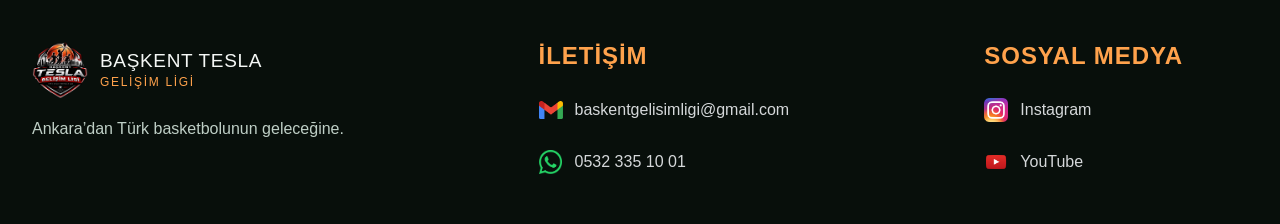
==== commit a21e796b: "youtube link added" ====
--- a/fikstur.html
+++ b/fikstur.html
@@ -97,7 +97,18 @@
           <ul class="footer-list">
             <!-- Hesap adreslerini home.js dosyasının başında doldurun. -->
             <li><a class="footer-icon-link" data-contact="instagram" href="https://www.instagram.com/baskentgelisimligi/" target="_blank" rel="noopener noreferrer"><img class="footer-icon" src="assets/images/instagram_icon.png" alt="" width="24" height="24" loading="lazy"><span>Instagram</span></a></li>
-            <li><a class="footer-icon-link" data-contact="youtube" aria-disabled="true"><img class="footer-icon" src="assets/images/youtube_icon.png" alt="" width="24" height="24" loading="lazy"><span>YouTube</span></a></li>
+            <li>
+              <a
+                class="footer-icon-link"
+                href="https://www.youtube.com/@baskentgelisimligi"
+                target="_blank"
+                rel="noopener noreferrer"
+                aria-label="Başkent Tesla Gelişim Ligi YouTube kanalını aç"
+              >
+                <img class="footer-icon" src="assets/images/youtube_icon.png" alt="" width="24" height="24" loading="lazy">
+                <span>YouTube</span>
+              </a>
+            </li>
           </ul>
         </div>
       </div>
--- a/styles.css
+++ b/styles.css
@@ -1,415 +1,861 @@
 :root {
-      --ink: #090a0c;
-      --coal: #121417;
-      --panel: #1a1d21;
-      --panel-2: #22262b;
-      --line: #3b4047;
-      --steel: #9aa1a9;
-      --muted: #c2c7cc;
-      --paper: #f5f6f7;
-      --red: #e3262e;
-      --red-dark: #aa1720;
-      --orange: #f47a20;
-      --max: 1180px;
-      --radius: 18px;
-      --heading: "Arial Narrow", Bahnschrift, Impact, sans-serif;
-      --body: Inter, Arial, Helvetica, sans-serif;
-    }
-
-    * { box-sizing: border-box; }
-    html { scroll-behavior: smooth; }
-    body {
-      width: 100%;
-      margin: 0;
-      background: var(--ink);
-      color: var(--paper);
-      font-family: var(--body);
-      overflow-x: hidden;
-    }
-
-    button, input, textarea { font: inherit; }
-    button, a { -webkit-tap-highlight-color: transparent; }
-    a { color: inherit; text-decoration: none; }
-    button { cursor: pointer; }
-    button:focus-visible, a:focus-visible, input:focus-visible, textarea:focus-visible {
-      outline: 3px solid var(--orange);
-      outline-offset: 4px;
-    }
-
-    .shell { width: 100%; min-height: 100%; }
-    .site-width { width: min(var(--max), calc(100% - 40px)); margin: 0 auto; }
-    .sr-only {
-      position: absolute; width: 1px; height: 1px; padding: 0; margin: -1px;
-      overflow: hidden; clip: rect(0, 0, 0, 0); white-space: nowrap; border: 0;
-    }
-
-    .topbar {
-      position: sticky; top: 0; z-index: 50;
-      border-bottom: 1px solid rgba(255,255,255,.11);
-      background: rgba(9,10,12,.94);
-      backdrop-filter: blur(14px);
-    }
-    .header-inner {
-      min-height: 78px; display: flex; align-items: center; justify-content: space-between; gap: 20px;
-    }
-    .brand { display: inline-flex; align-items: center; gap: 12px; min-width: 0; }
-    .logo-wrap {
-      position: relative; width: 46px; height: 46px; flex: 0 0 46px;
-      border: 1px solid #555b62; background: #171a1e; overflow: hidden;
-    }
-    .logo-wrap img { width: 100%; height: 100%; object-fit: contain; display: block; }
-    .brand-name {
-      font-family: var(--heading); text-transform: uppercase; letter-spacing: .035em;
-      font-size: 19px; line-height: .92; max-width: 210px;
-    }
-    .brand-name span { display: block; color: var(--orange); font-size: 12px; letter-spacing: .14em; margin-top: 4px; }
-
-    .nav-links { display: flex; align-items: center; gap: 4px; }
-    .nav-link {
-      padding: 10px 13px; border-bottom: 2px solid transparent; color: #d7dade;
-      font-size: 14px; font-weight: 700; transition: color .2s, border-color .2s;
-    }
-    .nav-link:hover, .nav-link.active { color: #fff; border-color: var(--orange); }
-    .join-button, .primary-button {
-      border: 0; padding: 12px 18px; font-weight: 800; color: #fff;
-      background: var(--red); transition: transform .2s, background .2s;
-    }
-    .join-button:hover, .primary-button:hover { background: var(--red-dark); transform: translateY(-2px); }
-    .header-actions { display: flex; align-items: center; gap: 10px; }
-    .menu-button {
-      display: none; width: 44px; height: 42px; border: 1px solid #51575e;
-      color: #fff; background: transparent; font-size: 21px;
-    }
-
-    .eyebrow {
-      display: inline-flex; gap: 8px; align-items: center; color: var(--orange);
-      font-size: 12px; font-weight: 800; letter-spacing: .16em; text-transform: uppercase;
-    }
-    .eyebrow::before { content: ""; width: 27px; height: 2px; background: var(--red); }
-    h1, h2, h3, p { margin-top: 0; }
-    h1, h2, h3 { font-family: var(--heading); text-transform: uppercase; letter-spacing: .02em; }
-    .section { padding: 96px 0; position: relative; }
-    .section-title { max-width: 730px; margin: 14px 0 18px; font-size: clamp(35px, 5vw, 67px); line-height: .94; }
-    .section-copy { max-width: 765px; color: var(--muted); line-height: 1.75; font-size: 17px; }
-    .split-heading { display: grid; grid-template-columns: .78fr 1.22fr; gap: 50px; align-items: start; }
-
-    .hero {
-      min-height: 680px; min-height: calc(100 * min(var(--vh, 1vh), 1vh));
-      display: flex; align-items: center; position: relative; overflow: hidden;
-      background: radial-gradient(circle at 82% 18%, rgba(244,122,32,.2), transparent 25%),
-                  linear-gradient(120deg, #090a0c 0%, #111419 55%, #111216 100%);
-    }
-    .hero::before {
-      content: ""; position: absolute; inset: -15%;
-      background:
-        linear-gradient(90deg, transparent 49.75%, rgba(255,255,255,.14) 50%, transparent 50.25%),
-        linear-gradient(0deg, transparent 18%, rgba(255,255,255,.11) 18.2%, transparent 18.5%),
-        repeating-linear-gradient(135deg, rgba(255,255,255,.03) 0 1px, transparent 1px 20px);
-      transform: translate(var(--px, 0px), var(--py, 0px));
-      transition: transform .18s linear;
-    }
-    .hero::after {
-      content: ""; position: absolute; width: 540px; aspect-ratio: 1; border: 2px solid rgba(244,122,32,.28);
-      border-radius: 50%; right: -130px; top: 50%; transform: translateY(-50%);
-      box-shadow: inset 0 0 0 72px transparent, 0 0 0 120px rgba(227,38,46,.035);
-    }
-    .hero-grid { position: relative; z-index: 1; display: grid; grid-template-columns: 1.2fr .8fr; gap: 50px; align-items: center; padding: 90px 0; }
-    .hero-title { max-width: 760px; margin: 18px 0; font-size: clamp(52px, 8vw, 106px); line-height: .85; }
-    .hero-copy { max-width: 630px; color: #d3d6da; line-height: 1.7; font-size: 18px; }
-    .button-row { display: flex; flex-wrap: wrap; gap: 12px; margin-top: 30px; }
-    .secondary-button {
-      border: 1px solid #6a7077; padding: 12px 18px; color: #fff; background: rgba(255,255,255,.04);
-      font-weight: 800; transition: border-color .2s, background .2s, transform .2s;
-    }
-    .secondary-button:hover { border-color: var(--orange); background: rgba(244,122,32,.12); transform: translateY(-2px); }
-    .trust-row { display: flex; flex-wrap: wrap; gap: 9px; margin-top: 38px; }
-    .trust-item { border-left: 2px solid var(--orange); padding: 5px 12px; background: rgba(255,255,255,.05); color: #d9dde0; font-size: 13px; }
-
-    .hero-mark {
-      position: relative; width: min(100%, 370px); justify-self: end; aspect-ratio: 1;
-      display: grid; place-items: center; border: 1px solid rgba(255,255,255,.18);
-      background: radial-gradient(circle, rgba(244,122,32,.17), rgba(0,0,0,.18) 62%);
-    }
-    .hero-mark::before, .hero-mark::after { content: ""; position: absolute; border: 1px solid rgba(244,122,32,.5); border-radius: 50%; }
-    .hero-mark::before { inset: 26px; }
-    .hero-mark::after { inset: 68px; border-color: rgba(255,255,255,.16); }
-    .hero-mark .logo-wrap { width: 145px; height: 145px; border: 0; background: transparent; z-index: 1; }
-
-    .info-grid { display: grid; grid-template-columns: repeat(4, 1fr); gap: 14px; margin-top: 40px; }
-    .info-card { min-height: 160px; padding: 22px; border: 1px solid #30353b; background: #15181c; }
-    .line-icon { width: 34px; height: 34px; position: relative; margin-bottom: 20px; border: 2px solid var(--orange); border-radius: 50%; }
-    .line-icon::after { content: ""; position: absolute; inset: 7px; border-top: 2px solid var(--red); transform: rotate(-35deg); }
-    .info-card p { margin: 0; color: #f4f5f6; font-weight: 700; line-height: 1.35; }
-
-    .broadcast { background: #101215; overflow: hidden; }
-    .broadcast-grid { display: grid; grid-template-columns: .9fr 1.1fr; gap: 56px; align-items: center; }
-    .player {
-      position: relative; min-height: 370px; padding: 24px; display: flex; flex-direction: column; justify-content: space-between;
-      border: 1px solid #444a51; background:
-        linear-gradient(135deg, rgba(227,38,46,.14), transparent 42%),
-        repeating-linear-gradient(0deg, rgba(255,255,255,.04) 0 1px, transparent 1px 38px), #171a1e;
-    }
-    .player-top { display: flex; justify-content: space-between; align-items: center; color: #f0f1f2; font-family: var(--heading); letter-spacing: .08em; }
-    .waiting-badge { padding: 7px 9px; color: #fff; background: var(--red); font: 800 11px var(--body); letter-spacing: .08em; }
-    .score-placeholder { text-align: center; font: clamp(46px, 7vw, 76px)/1 var(--heading); letter-spacing: .07em; }
-    .play-mark { width: 66px; height: 66px; display: grid; place-items: center; margin: 0 auto; border: 2px solid var(--orange); border-radius: 50%; color: var(--orange); font-size: 23px; }
-    .player-status { color: var(--orange); font-weight: 800; letter-spacing: .1em; text-transform: uppercase; font-size: 12px; }
-
-    .mission-grid { display: grid; grid-template-columns: repeat(2, 1fr); gap: 18px; }
-    .mission-card { padding: clamp(28px, 5vw, 54px); min-height: 365px; border: 1px solid #42474e; background: linear-gradient(150deg, #20242a, #141619); }
-    .mission-card:nth-child(2) { background: linear-gradient(150deg, #35191a, #18191c 72%); border-color: #714041; }
-    .mission-card h3 { margin-bottom: 20px; color: var(--orange); font-size: 34px; }
-    .mission-card p { margin: 0; color: #e0e2e4; line-height: 1.75; font-size: 16px; }
-    .reveal { opacity: 0; transform: translateY(24px); transition: opacity .65s ease, transform .65s ease; }
-    .reveal.visible { opacity: 1; transform: none; }
-
-    .ticker-wrap { overflow: hidden; border-block: 1px solid #373c42; background: #111316; }
-    .ticker { width: max-content; display: flex; animation: moveTicker 31s linear infinite; }
-    .ticker:hover { animation-play-state: paused; }
-    .value-card { width: 265px; min-height: 130px; padding: 22px; display: flex; gap: 13px; align-items: center; border-right: 1px solid #373c42; }
-    .value-number { color: var(--orange); font: 44px/1 var(--heading); }
-    .value-card span { color: #f3f4f4; font-weight: 800; line-height: 1.25; }
-    @keyframes moveTicker { from { transform: translateX(0); } to { transform: translateX(-50%); } }
-
-    .cta-band { background: linear-gradient(110deg, #8f1820, #db252d 52%, #c8491d); }
-    .cta-inner { padding: 76px 0; display: grid; grid-template-columns: 1.1fr .9fr; gap: 40px; align-items: center; }
-    .cta-title { margin: 12px 0; font-size: clamp(37px, 5vw, 62px); line-height: .93; }
-    .cta-band p { max-width: 690px; margin-bottom: 0; line-height: 1.7; color: #fff; }
-    .cta-band .secondary-button { border-color: rgba(255,255,255,.7); }
-
-    .logo-strip {
-      overflow: hidden;
-      padding: 38px 0;
-      background: transparent;
-      border: 0;
-    }
-    .logo-track { display: flex; gap: 14px; width: max-content; animation: moveTicker 25s linear infinite; }
-    .logo-track:hover { animation-play-state: paused; }
-    .club-logo-slot {
-      width: 164px; height: 75px; display: grid; place-items: center; flex: 0 0 auto;
-      margin: 0; padding: 10px; border: 0; background: transparent;
-    }
-    .club-logo-slot img {
-      display: block; width: 100%; height: 100%; object-fit: contain;
-    }
-
-    .inner-hero { padding: 100px 0 68px; background: linear-gradient(135deg, #15181c, #090a0c); border-bottom: 1px solid #30353b; }
-    .clubs-grid { display: grid; grid-template-columns: repeat(3, 1fr); gap: 18px; }
-    .club-card { border: 1px solid #383d44; background: #15181c; padding: 20px; display: flex; flex-direction: column; min-height: 355px; }
-    .club-card-logo { height: 104px; display: grid; place-items: center; margin-bottom: 18px; border: 1px dashed #676d74; color: var(--steel); background: #1d2024; font-weight: 800; }
-    .club-card-logo img { display: block; width: 100%; height: 100%; padding: 12px; object-fit: contain; }
-    .club-card h3 { margin-bottom: 11px; font-size: 26px; }
-    .club-card p { margin-bottom: 9px; color: #c8cdd1; font-size: 14px; }
-    .club-card .secondary-button { margin-top: auto; width: 100%; }
-    .clubs-cta { margin-top: 64px; padding: 44px; border: 1px solid #454a51; background: #1b1e22; text-align: center; }
-    .clubs-cta .section-copy { margin-inline: auto; }
-
-    .fixture-stage { min-height: 330px; position: relative; overflow: hidden; display: grid; place-items: center; border: 1px solid #393e45; background: linear-gradient(135deg, #171b1f, #0f1114); }
-    .fixture-stage::before { content: ""; position: absolute; width: 550px; height: 550px; border: 2px solid rgba(255,255,255,.12); border-radius: 50%; }
-    .fixture-stage::after { content: ""; position: absolute; width: 100%; height: 2px; background: rgba(255,255,255,.16); }
-    .ball {
-      position: relative; z-index: 1; width: 76px; height: 76px; border: 3px solid #2a1507; border-radius: 50%;
-      background: var(--orange); box-shadow: inset -10px -8px 0 rgba(155,64,7,.26);
-      animation: bounce 1.8s ease-in-out infinite;
-    }
-    .ball::before, .ball::after { content: ""; position: absolute; background: #40200e; }
-    .ball::before { width: 3px; height: 100%; left: 50%; transform: translateX(-50%); }
-    .ball::after { height: 3px; width: 100%; top: 50%; transform: translateY(-50%); }
-    @keyframes bounce { 0%,100% { transform: translateY(-65px) scale(1); } 48% { transform: translateY(57px) scale(1); } 58% { transform: translateY(57px) scale(1.1,.84); } }
-    .filter-panel { margin-top: 28px; padding: 24px; border: 1px solid #393e45; background: #171a1e; }
-    .filter-grid { display: grid; grid-template-columns: repeat(5, 1fr); gap: 12px; }
-    .filter-field label { display: block; margin-bottom: 7px; color: #e0e2e5; font-size: 13px; font-weight: 800; }
-    .filter-field select { width: 100%; border: 1px solid #454b52; padding: 11px; color: #9ca3aa; background: #20242a; }
-    .soon-tag { display: inline-block; margin-top: 8px; color: var(--orange); font-size: 11px; font-weight: 800; }
-
-    footer { border-top: 1px solid #353a40; background: #0a0c0e; }
-    .footer-grid { padding: 58px 0 30px; display: grid; grid-template-columns: 1.25fr .85fr .9fr; gap: 46px; }
-    .footer-copy { color: #bec4c9; line-height: 1.6; }
-    .footer-heading { margin-bottom: 13px; color: var(--orange); font: 800 14px var(--heading); letter-spacing: .09em; text-transform: uppercase; }
-    .footer-list { padding: 0; margin: 0; list-style: none; }
-    .footer-list li { margin-bottom: 9px; color: #d5d8da; font-size: 14px; }
-    .footer-list a:hover { color: var(--orange); }
-    .socials { display: flex; gap: 8px; flex-wrap: wrap; }
-    .social-slot { border: 1px solid #43494f; padding: 8px 10px; color: #bfc4c8; font-size: 12px; }
-
-    .modal-backdrop {
-      position: fixed; inset: 0; z-index: 100; display: none; place-items: center; padding: 20px;
-      background: rgba(0,0,0,.72);
-    }
-    .modal-backdrop.open { display: grid; }
-    .modal { width: min(100%, 520px); max-height: calc(100 * min(var(--vh, 1vh), 1vh) - 40px); overflow: auto; padding: 28px; border: 1px solid #545a61; background: #181b1f; box-shadow: 0 24px 70px rgba(0,0,0,.5); }
-    .modal-head { display: flex; justify-content: space-between; align-items: start; gap: 20px; }
-    .modal h2 { margin-bottom: 10px; font-size: 32px; }
-    .close-button { width: 38px; height: 38px; border: 1px solid #4d535a; background: transparent; color: #fff; font-size: 24px; }
-    .modal-copy { color: #c8cdd2; line-height: 1.6; }
-    .form-group { margin-top: 17px; }
-    .form-group label { display: block; margin-bottom: 7px; color: #f4f5f6; font-weight: 800; font-size: 14px; }
-    .form-group input, .form-group textarea { width: 100%; padding: 12px; border: 1px solid #4c535b; color: #fff; background: #111316; }
-    .form-group textarea { min-height: 105px; resize: vertical; }
-    .modal-actions { display: flex; gap: 10px; margin-top: 22px; }
-    .form-message { min-height: 24px; margin: 13px 0 0; color: var(--orange); font-size: 14px; font-weight: 700; }
-
-    .toast {
-      position: fixed; z-index: 200; right: 22px; bottom: 22px; width: min(390px, calc(100% - 44px));
-      padding: 15px 18px; color: #fff; background: #24282d; border-left: 4px solid var(--orange);
-      transform: translateY(130%); transition: transform .28s ease; box-shadow: 0 14px 35px rgba(0,0,0,.35);
-    }
-    .toast.show { transform: translateY(0); }
-
-    @media (max-width: 860px) {
-      .nav-links { display: none; }
-      .nav-links.open {
-        position: absolute; top: 78px; left: 0; width: 100%; padding: 13px 20px 17px;
-        display: grid; border-bottom: 1px solid #3b4148; background: #111316;
-      }
-      .nav-link { border-left: 2px solid transparent; border-bottom: 0; }
-      .nav-link.active { border-left-color: var(--orange); }
-      .menu-button { display: block; }
-      .hero-grid, .broadcast-grid, .split-heading, .cta-inner { grid-template-columns: 1fr; }
-      .hero-mark { justify-self: start; width: 250px; }
-      .info-grid { grid-template-columns: repeat(2, 1fr); }
-      .clubs-grid { grid-template-columns: repeat(2, 1fr); }
-      .filter-grid { grid-template-columns: repeat(2, 1fr); }
-      .footer-grid { grid-template-columns: 1fr 1fr; }
-    }
-    @media (max-width: 560px) {
-      .site-width { width: min(100% - 28px, var(--max)); }
-      .brand-name { font-size: 16px; }
-      .brand-name span { font-size: 10px; }
-      .join-button { display: none; }
-      .hero { min-height: 670px; }
-      .hero-grid { padding: 70px 0; }
-      .hero-title { font-size: clamp(49px, 15vw, 78px); }
-      .button-row, .modal-actions { flex-direction: column; }
-      .button-row > *, .modal-actions > * { width: 100%; text-align: center; }
-      .section { padding: 68px 0; }
-      .info-grid, .mission-grid, .clubs-grid, .footer-grid { grid-template-columns: 1fr; }
-      .player { min-height: 310px; }
-      .filter-grid { grid-template-columns: 1fr; }
-      .clubs-cta { padding: 30px 20px; }
-    }
-    @media (prefers-reduced-motion: reduce) {
-      *, *::before, *::after { scroll-behavior: auto !important; animation-duration: .01ms !important; animation-iteration-count: 1 !important; transition-duration: .01ms !important; }
-      .reveal { opacity: 1; transform: none; }
-      .ticker, .logo-track, .ball { animation: none; }
-    }
-
-/* ANA SAYFA 2026 — yeşil aksiyonlar, turuncu marka vurguları */
-:root { --green: #48dc87; --green-hover: #70eba2; }
-html { scroll-padding-top: 110px; }
-*, *::before, *::after { box-sizing: border-box; }
-img { max-width: 100%; }
-.skip-link { position: fixed; left: 16px; top: -100px; z-index: 300; background: #48dc87; color: #071b12; padding: 12px 20px; }
-.skip-link:focus { top: 16px; }
-.logo-strip.is-hidden { display: none; }
-/* Önceki boş bildirim kutusu hatasını bütün sayfalarda giderir. */
-.toast { opacity: 0; visibility: hidden; pointer-events: none; transform: translateY(calc(100% + 44px)); }
-.toast.show { opacity: 1; visibility: visible; pointer-events: auto; transform: translateY(0); }
-.toast:empty { display: none; }
-/* Bütün bgl-footer yapılarıyla uyumlu ortak footer */
-.bgl-footer .footer-grid { display: grid; grid-template-columns: minmax(0,1.15fr) minmax(0,1fr) minmax(0,.65fr); gap: 40px; padding: 56px 0 40px; align-items: start; }
-.bgl-footer .footer-grid > div { min-width: 0; }
-.bgl-footer .footer-brand .brand { margin-bottom: 18px; }
-.bgl-footer .footer-copy { margin: 0; font-size: 16px; line-height: 1.6; }
-.bgl-footer .footer-heading { margin: 0 0 18px; font: 800 24px/1.2 var(--heading); letter-spacing: .04em; color: var(--orange); }
-.bgl-footer .footer-list { display: grid; gap: 8px; margin: 0; padding: 0; list-style: none; }
-.bgl-footer .footer-list li { margin: 0; min-width: 0; }
-.bgl-footer .footer-icon-link { display: flex; align-items: center; gap: 12px; width: fit-content; max-width: 100%; min-height: 44px; padding: 4px 0; border: 0; background: transparent; color: #d5d8da; font-size: 16px; line-height: 1.5; }
-.bgl-footer .footer-icon-link span { min-width: 0; overflow-wrap: anywhere; }
-.bgl-footer .footer-icon { display: block; flex: 0 0 24px; width: 24px; height: 24px; padding: 0; border: 0; object-fit: contain; background: transparent; }
-.bgl-footer .footer-icon[hidden] { display: none; }
-.bgl-footer .footer-icon-link[href]:hover { color: var(--green); }
-.bgl-footer .footer-icon-link[aria-disabled] { cursor: default; }
-.home-page { --ink: #0b1411; --muted: #bfcfc6; --orange: #ffa24c; background: var(--ink); }
-.home-page .site-width { width: min(1240px, calc(100% - 64px)); }
-.home-page .topbar { background: rgba(10,20,15,.96); border-color: #293a31; }
-.home-page .header-inner { min-height: 90px; }
-.home-page .logo-wrap { width: 56px; height: 56px; flex: 0 0 56px; background: transparent; border: 0; }
-.home-page .brand-name { line-height: 1.1; }
-.home-page .nav-link { font-size: 16px; padding: 13px; }
-.home-page .nav-link.active, .home-page .nav-link:hover { border-color: var(--green); }
-.home-page .primary-button, .home-page .join-button, .home-page .secondary-button {
-  display: inline-flex; align-items: center; justify-content: center; min-height: 48px;
-  padding: 14px 22px; border-radius: 10px; font-size: 16px; font-weight: 800; line-height: 1.4; text-align: center;
-  transition: background .2s ease, color .2s ease, border-color .2s ease, transform .2s ease;
-}
-.home-page .primary-button, .home-page .join-button { background: var(--green); color: #082616; border: 1px solid transparent; }
-.home-page .primary-button:hover, .home-page .join-button:hover { background: var(--green-hover); transform: translateY(-2px); }
-.home-page .secondary-button { border-color: #6b8575; background: transparent; color: #f5f8f6; }
-.home-page .secondary-button:hover { background: #203e2e; border-color: var(--green); transform: translateY(-2px); }
-.home-page .eyebrow { color: var(--orange); font-size: 14px; line-height: 1.5; letter-spacing: .12em; }
-.home-page .eyebrow::before { background: var(--green); flex: 0 0 27px; }
-.home-page .hero { min-height: 700px; min-height: min(820px, calc(100svh - 90px)); background: radial-gradient(ellipse at 82% 40%, #254536 0, transparent 52%), #0b1411; }
-.home-page .hero::before { inset: 0; opacity: .25; background: repeating-linear-gradient(135deg, transparent 0 38px, #729581 39px, transparent 40px); transform: none; pointer-events: none; }
-.home-page .hero::after { display: none; }
-.home-page .hero-grid { grid-template-columns: minmax(0,1.08fr) minmax(0,1fr); gap: 38px; padding: 72px 0; }
-.home-page .hero-grid > * { min-width: 0; }
-.home-page .hero-title { margin: 20px 0 24px; font-size: clamp(44px,5.3vw,76px); line-height: 1.02; letter-spacing: -.025em; overflow-wrap: normal; }
-.home-page .hero-title span { display: block; color: var(--green); }
-.home-page .hero-copy { max-width: 560px; font-size: 18px; color: #c7d8ce; line-height: 1.75; }
-.home-page .trust-row { gap: 10px; margin-top: 30px; }
-.home-page .trust-item { border: 1px solid #3b5847; border-radius: 6px; padding: 8px 10px; color: #d5e7dc; font-size: 14px; background: #12241bb3; }
-.home-page .hero-mark { width: min(100%,540px); aspect-ratio: 1; justify-self: center; border: 0; background: transparent; }
-.home-page .hero-mark::before { inset: 0; border: 1px solid #8ec6a34a; }
-.home-page .hero-mark::after { inset: 7%; border: 1px dashed #ffa24c80; animation: home-orbit 90s linear infinite; }
-.home-page .hero-logo { display: block; width: 92%; height: auto; aspect-ratio: 1; object-fit: contain; z-index: 1; filter: drop-shadow(0 18px 22px #0007); animation: home-float 6s ease-in-out infinite; }
-@keyframes home-float { 0%,100% { transform: translateY(0); } 50% { transform: translateY(-9px); } }
-@keyframes home-orbit { to { transform: rotate(360deg); } }
-.home-page .section { padding: 86px 0; }
-.home-page .section-title { max-width: 820px; font-size: clamp(32px,4vw,52px); line-height: 1.08; letter-spacing: -.015em; margin: 18px 0 32px; }
-.home-page .home-mission { background: #f0f5ef; color: #122b1d; }
-.home-page .home-mission .eyebrow { color: #306744; }
-.home-page .mission-grid { gap: 24px; }
-.home-page .mission-card { min-height: 0; padding: 34px; border: 1px solid #bfd5c4; border-top: 4px solid #26945a; border-radius: 14px; background: #fff; }
-.home-page .mission-card:nth-child(2) { background: #e4efe5; border-color: #bfd5c4; border-top-color: #bd6413; }
-.home-page .card-kicker { display: block; font-size: 13px; line-height: 1.5; letter-spacing: .08em; font-weight: 800; color: #476351; }
-.home-page .mission-card h3 { margin: 24px 0 16px; color: #173c26; font-size: 30px; }
-.home-page .mission-card p { color: #344c3d; font-size: 17px; line-height: 1.8; }
-.home-page .cta-band { background: #183e29; border-bottom: 1px solid #426447; }
-.home-page .cta-inner { grid-template-columns: minmax(0,1.5fr) minmax(0,.7fr); padding: 68px 0; gap: 56px; }
-.home-page .cta-title { font-size: clamp(34px,4vw,52px); line-height: 1.08; margin: 16px 0 24px; }
-.home-page .cta-band p { color: #d2e5d8; font-size: 17px; }
-.home-page .participation-actions { display: grid; gap: 14px; }
-.home-page .partners-grid { display: grid; grid-template-columns: minmax(0,1.15fr) minmax(0,1fr); gap: 64px; align-items: center; }
-.home-page .home-partners { background: #101d16; }
-.home-page .home-partners .section-copy { margin-bottom: 28px; }
-.home-page .partner-options { border-top: 1px solid #3c5343; }
-.home-page .partner-options article { display: flex; gap: 22px; padding: 26px 0; border-bottom: 1px solid #3c5343; }
-.home-page .partner-options .card-kicker { color: var(--orange); padding-top: 5px; }
-.home-page .partner-options h3 { margin: 0 0 10px; font-size: 23px; line-height: 1.3; }
-.home-page .partner-options p { margin: 0; color: var(--muted); font-size: 16px; line-height: 1.7; }
-.home-page .bgl-footer { background: #080f0b; border-top: 1px solid #324335; }
-@media (max-width: 960px) {
-  .bgl-footer .footer-grid { grid-template-columns: minmax(0,1fr) minmax(0,1fr); gap: 32px; }
-  .bgl-footer .footer-brand { grid-column: 1 / -1; }
-  .home-page .hero-title { font-size: clamp(40px,5.3vw,64px); }
-}
+  --ink: #0b1411;
+  --paper: #f5f8f6;
+  --muted: #bfcfc6;
+  --line: #344a3b;
+  --orange: #ffa24c;
+  --green: #48dc87;
+  --green-hover: #70eba2;
+  --max: 1240px;
+  --heading: "Arial Narrow", Bahnschrift, Impact, sans-serif;
+  --body: Inter, Arial, Helvetica, sans-serif;
+}
+
+*,
+*::before,
+*::after {
+  box-sizing: border-box;
+}
+
+html {
+  scroll-behavior: smooth;
+  scroll-padding-top: 110px;
+}
+
+body {
+  width: 100%;
+  margin: 0;
+  overflow-x: hidden;
+  background: var(--ink);
+  color: var(--paper);
+  font-family: var(--body);
+}
+
+img {
+  display: block;
+  max-width: 100%;
+}
+
+a {
+  color: inherit;
+  text-decoration: none;
+}
+
+button,
+input,
+textarea {
+  font: inherit;
+}
+
+button {
+  cursor: pointer;
+}
+
+button:focus-visible,
+a:focus-visible,
+input:focus-visible,
+textarea:focus-visible {
+  outline: 3px solid var(--orange);
+  outline-offset: 4px;
+}
+
+.shell {
+  width: 100%;
+  min-height: 100vh;
+}
+
+.site-width {
+  width: min(var(--max), calc(100% - 64px));
+  margin: 0 auto;
+}
+
+.skip-link {
+  position: fixed;
+  top: -100px;
+  left: 16px;
+  z-index: 300;
+  padding: 12px 20px;
+  background: var(--green);
+  color: #082616;
+  font-weight: 800;
+}
+
+.skip-link:focus {
+  top: 16px;
+}
+
+/* Header */
+
+.topbar {
+  position: sticky;
+  top: 0;
+  z-index: 50;
+  border-bottom: 1px solid #293a31;
+  background: rgba(10, 20, 15, .96);
+  backdrop-filter: blur(14px);
+}
+
+.header-inner {
+  display: flex;
+  align-items: center;
+  justify-content: space-between;
+  min-height: 90px;
+  gap: 20px;
+}
+
+.brand {
+  display: inline-flex;
+  align-items: center;
+  gap: 12px;
+  min-width: 0;
+}
+
+.logo-wrap {
+  display: grid;
+  width: 56px;
+  height: 56px;
+  flex: 0 0 56px;
+  place-items: center;
+  overflow: hidden;
+  background: transparent;
+}
+
+.logo-wrap img {
+  width: 100%;
+  height: 100%;
+  object-fit: contain;
+}
+
+.brand-name {
+  max-width: 210px;
+  font-family: var(--heading);
+  font-size: 19px;
+  line-height: 1.1;
+  letter-spacing: .035em;
+  text-transform: uppercase;
+}
+
+.brand-name span {
+  display: block;
+  margin-top: 4px;
+  color: var(--orange);
+  font-size: 12px;
+  letter-spacing: .14em;
+}
+
+.nav-links {
+  display: flex;
+  align-items: center;
+  gap: 4px;
+}
+
+.nav-link {
+  padding: 13px;
+  border-bottom: 2px solid transparent;
+  color: #d7dade;
+  font-size: 16px;
+  font-weight: 700;
+  transition: color .2s ease, border-color .2s ease;
+}
+
+.nav-link:hover,
+.nav-link.active {
+  border-color: var(--green);
+  color: #fff;
+}
+
+.header-actions {
+  display: flex;
+  align-items: center;
+  gap: 10px;
+}
+
+.join-button,
+.primary-button,
+.secondary-button {
+  display: inline-flex;
+  align-items: center;
+  justify-content: center;
+  min-height: 48px;
+  padding: 14px 22px;
+  border-radius: 10px;
+  font-size: 16px;
+  font-weight: 800;
+  line-height: 1.4;
+  text-align: center;
+  transition: transform .2s ease, background .2s ease, border-color .2s ease;
+}
+
+.join-button,
+.primary-button {
+  border: 1px solid transparent;
+  background: var(--green);
+  color: #082616;
+}
+
+.join-button:hover,
+.primary-button:hover {
+  background: var(--green-hover);
+  transform: translateY(-2px);
+}
+
+.secondary-button {
+  border: 1px solid #6b8575;
+  background: transparent;
+  color: #f5f8f6;
+}
+
+.secondary-button:hover {
+  border-color: var(--green);
+  background: #203e2e;
+  transform: translateY(-2px);
+}
+
+.menu-button {
+  display: none;
+  width: 44px;
+  height: 42px;
+  border: 1px solid #51575e;
+  background: transparent;
+  color: #fff;
+  font-size: 21px;
+}
+
+/* Ortak içerik */
+
+.section {
+  position: relative;
+  padding: 86px 0;
+}
+
+.eyebrow {
+  display: inline-flex;
+  align-items: center;
+  gap: 8px;
+  color: var(--orange);
+  font-size: 14px;
+  font-weight: 800;
+  letter-spacing: .12em;
+  line-height: 1.5;
+  text-transform: uppercase;
+}
+
+.eyebrow::before {
+  width: 27px;
+  height: 2px;
+  flex: 0 0 27px;
+  background: var(--green);
+  content: "";
+}
+
+h1,
+h2,
+h3,
+p {
+  margin-top: 0;
+}
+
+h1,
+h2,
+h3 {
+  font-family: var(--heading);
+  text-transform: uppercase;
+}
+
+.section-title {
+  max-width: 820px;
+  margin: 18px 0 32px;
+  font-size: clamp(32px, 4vw, 52px);
+  line-height: 1.08;
+  letter-spacing: -.015em;
+}
+
+.section-copy {
+  max-width: 765px;
+  color: var(--muted);
+  font-size: 17px;
+  line-height: 1.75;
+}
+
+/* Ana sayfa */
+
+.home-page {
+  background: var(--ink);
+}
+
+.hero {
+  position: relative;
+  display: flex;
+  min-height: min(820px, calc(100svh - 90px));
+  align-items: center;
+  overflow: hidden;
+  background:
+    radial-gradient(ellipse at 82% 40%, #254536 0, transparent 52%),
+    #0b1411;
+}
+
+.hero::before {
+  position: absolute;
+  inset: 0;
+  opacity: .25;
+  background:
+    repeating-linear-gradient(
+      135deg,
+      transparent 0 38px,
+      #729581 39px,
+      transparent 40px
+    );
+  content: "";
+  pointer-events: none;
+}
+
+.hero-grid {
+  position: relative;
+  z-index: 1;
+  display: grid;
+  grid-template-columns: minmax(0, 1.08fr) minmax(0, 1fr);
+  align-items: center;
+  gap: 38px;
+  padding: 72px 0;
+}
+
+.hero-title {
+  margin: 20px 0 24px;
+  font-size: clamp(44px, 5.3vw, 76px);
+  line-height: 1.02;
+  letter-spacing: -.025em;
+}
+
+.hero-title span {
+  display: block;
+  color: var(--green);
+}
+
+.hero-copy {
+  max-width: 560px;
+  color: #c7d8ce;
+  font-size: 18px;
+  line-height: 1.75;
+}
+
+.button-row,
+.trust-row {
+  display: flex;
+  flex-wrap: wrap;
+  gap: 12px;
+}
+
+.button-row {
+  margin-top: 30px;
+}
+
+.trust-row {
+  margin-top: 30px;
+}
+
+.trust-item {
+  padding: 8px 10px;
+  border: 1px solid #3b5847;
+  border-radius: 6px;
+  background: rgba(18, 36, 27, .7);
+  color: #d5e7dc;
+  font-size: 14px;
+}
+
+.hero-mark {
+  position: relative;
+  display: grid;
+  width: min(100%, 540px);
+  aspect-ratio: 1;
+  justify-self: center;
+  place-items: center;
+}
+
+.hero-mark::before,
+.hero-mark::after {
+  position: absolute;
+  border-radius: 50%;
+  content: "";
+}
+
+.hero-mark::before {
+  inset: 0;
+  border: 1px solid rgba(142, 198, 163, .3);
+}
+
+.hero-mark::after {
+  inset: 7%;
+  border: 1px dashed rgba(255, 162, 76, .5);
+  animation: home-orbit 90s linear infinite;
+}
+
+.hero-logo {
+  position: relative;
+  z-index: 1;
+  width: 92%;
+  height: auto;
+  aspect-ratio: 1;
+  object-fit: contain;
+  animation: home-float 6s ease-in-out infinite;
+}
+
+@keyframes home-float {
+  0%,
+  100% {
+    transform: translateY(0);
+  }
+
+  50% {
+    transform: translateY(-9px);
+  }
+}
+
+@keyframes home-orbit {
+  to {
+    transform: rotate(360deg);
+  }
+}
+
+.home-mission {
+  background: #f0f5ef;
+  color: #122b1d;
+}
+
+.home-mission .eyebrow {
+  color: #306744;
+}
+
+.mission-grid {
+  display: grid;
+  grid-template-columns: repeat(2, minmax(0, 1fr));
+  gap: 24px;
+}
+
+.mission-card {
+  padding: 34px;
+  border: 1px solid #bfd5c4;
+  border-top: 4px solid #26945a;
+  border-radius: 14px;
+  background: #fff;
+}
+
+.mission-card:nth-child(2) {
+  border-top-color: #bd6413;
+  background: #e4efe5;
+}
+
+.card-kicker {
+  display: block;
+  color: #476351;
+  font-size: 13px;
+  font-weight: 800;
+  letter-spacing: .08em;
+}
+
+.mission-card h3 {
+  margin: 24px 0 16px;
+  color: #173c26;
+  font-size: 30px;
+}
+
+.mission-card p {
+  margin-bottom: 0;
+  color: #344c3d;
+  font-size: 17px;
+  line-height: 1.8;
+}
+
+/* Ana sayfa Tema alanı */
+
+.home-referee-partner {
+  overflow: hidden;
+  border-top: 1px solid rgba(126, 207, 150, .2);
+  border-bottom: 1px solid rgba(126, 207, 150, .2);
+  background:
+    radial-gradient(circle at 88% 45%, rgba(72, 220, 135, .13), transparent 28%),
+    linear-gradient(135deg, #0c1711, #111d15);
+}
+
+.referee-partner-grid {
+  display: grid;
+  grid-template-columns: minmax(0, 1.2fr) minmax(300px, .8fr);
+  align-items: center;
+  gap: clamp(42px, 7vw, 100px);
+}
+
+.referee-heading-row {
+  display: flex;
+  align-items: center;
+  justify-content: space-between;
+  gap: 18px;
+  margin-bottom: 26px;
+}
+
+.partner-pill {
+  display: inline-flex;
+  padding: 8px 14px;
+  border: 1px solid rgba(126, 229, 157, .45);
+  border-radius: 999px;
+  background: rgba(72, 220, 135, .11);
+  color: #aef5c4;
+  font-size: 12px;
+  font-weight: 800;
+  letter-spacing: .08em;
+}
+
+.partner-index {
+  display: block;
+  margin-bottom: 14px;
+  color: #9ec9aa;
+  font-size: 13px;
+  font-weight: 800;
+  letter-spacing: .08em;
+}
+
+.home-referee-partner .section-title span {
+  display: block;
+  color: var(--green);
+}
+
+.referee-lead {
+  margin-bottom: 18px;
+  color: #ffb66b;
+  font-size: clamp(20px, 2.2vw, 25px);
+  font-weight: 800;
+  line-height: 1.4;
+}
+
+.referee-logo-area {
+  display: flex;
+  flex-direction: column;
+  align-items: center;
+  justify-content: center;
+  min-height: 420px;
+  text-align: center;
+}
+
+.logo-area-label {
+  color: #b8d8c0;
+  font-size: 12px;
+  font-weight: 800;
+  letter-spacing: .12em;
+}
+
+.referee-logo-halo {
+  position: relative;
+  display: grid;
+  width: min(100%, 390px);
+  aspect-ratio: 1;
+  margin: 22px 0;
+  place-items: center;
+}
+
+.referee-logo-halo::before,
+.referee-logo-halo::after {
+  position: absolute;
+  border-radius: 50%;
+  content: "";
+}
+
+.referee-logo-halo::before {
+  inset: 0;
+  border: 1px solid rgba(111, 227, 146, .3);
+}
+
+.referee-logo-halo::after {
+  inset: 13%;
+  border: 1px solid rgba(255, 180, 94, .23);
+}
+
+.referee-logo-halo img {
+  position: relative;
+  z-index: 1;
+  width: min(74%, 300px);
+  height: auto;
+  object-fit: contain;
+}
+
+.logo-area-name {
+  color: #f0f8f1;
+  font-family: var(--heading);
+  font-size: 22px;
+  font-weight: 800;
+  letter-spacing: .18em;
+}
+
+/* Kulüp katılımı ve sponsorluk */
+
+.cta-band {
+  border-bottom: 1px solid #426447;
+  background: #183e29;
+}
+
+.cta-inner {
+  display: grid;
+  grid-template-columns: minmax(0, 1.5fr) minmax(0, .7fr);
+  align-items: center;
+  gap: 56px;
+  padding: 68px 0;
+}
+
+.cta-title {
+  margin: 16px 0 24px;
+  font-size: clamp(34px, 4vw, 52px);
+  line-height: 1.08;
+}
+
+.cta-band p {
+  max-width: 690px;
+  margin-bottom: 0;
+  color: #d2e5d8;
+  font-size: 17px;
+  line-height: 1.7;
+}
+
+.participation-actions {
+  display: grid;
+  gap: 14px;
+}
+
+.home-partners {
+  background: #101d16;
+}
+
+.partners-grid {
+  display: grid;
+  grid-template-columns: minmax(0, 1.15fr) minmax(0, 1fr);
+  align-items: center;
+  gap: 64px;
+}
+
+.home-partners .section-copy {
+  margin-bottom: 28px;
+}
+
+.partner-options {
+  border-top: 1px solid #3c5343;
+}
+
+.partner-options article {
+  display: flex;
+  gap: 22px;
+  padding: 26px 0;
+  border-bottom: 1px solid #3c5343;
+}
+
+.partner-options h3 {
+  margin: 0 0 10px;
+  font-size: 23px;
+  line-height: 1.3;
+}
+
+.partner-options p {
+  margin: 0;
+  color: var(--muted);
+  font-size: 16px;
+  line-height: 1.7;
+}
+
+/* Footer */
+
+.bgl-footer {
+  border-top: 1px solid #324335;
+  background: #080f0b;
+}
+
+.footer-grid {
+  display: grid;
+  grid-template-columns: minmax(0, 1.15fr) minmax(0, 1fr) minmax(0, .65fr);
+  gap: 40px;
+  padding: 56px 0 40px;
+}
+
+.footer-brand .brand {
+  margin-bottom: 18px;
+}
+
+.footer-copy {
+  margin: 0;
+  color: var(--muted);
+  font-size: 16px;
+  line-height: 1.6;
+}
+
+.footer-heading {
+  margin: 0 0 18px;
+  color: var(--orange);
+  font-family: var(--heading);
+  font-size: 24px;
+  font-weight: 800;
+  letter-spacing: .04em;
+  text-transform: uppercase;
+}
+
+.footer-list {
+  display: grid;
+  gap: 8px;
+  margin: 0;
+  padding: 0;
+  list-style: none;
+}
+
+.footer-icon-link {
+  display: flex;
+  align-items: center;
+  gap: 12px;
+  min-height: 44px;
+  color: #d5d8da;
+  font-size: 16px;
+  line-height: 1.5;
+}
+
+.footer-icon-link:hover {
+  color: var(--green);
+}
+
+.footer-icon-link[aria-disabled="true"] {
+  cursor: default;
+}
+
+.footer-icon {
+  width: 24px;
+  height: 24px;
+  flex: 0 0 24px;
+  object-fit: contain;
+}
+
+/* Mobil */
+
 @media (max-width: 860px) {
-  .home-page .nav-links.open { top: 90px; background: #102519; }
-  .home-page .nav-link.active { border-left-color: var(--green); }
-  .home-page .hero { min-height: auto; }
-  .home-page .hero-grid { grid-template-columns: minmax(0,1fr); padding: 54px 0; gap: 36px; }
-  .home-page .hero-mark { width: min(100%,440px); }
-  .home-page .hero-title { font-size: clamp(44px,8vw,68px); }
-  .home-page .hero-copy { max-width: 650px; }
-  .home-page .cta-inner, .home-page .partners-grid { grid-template-columns: minmax(0,1fr); gap: 32px; }
-  .home-page .participation-actions { display: flex; flex-wrap: wrap; }
-}
+  .nav-links {
+    display: none;
+  }
+
+  .nav-links.open {
+    position: absolute;
+    top: 90px;
+    left: 0;
+    display: grid;
+    width: 100%;
+    padding: 13px 20px 17px;
+    border-bottom: 1px solid #3b4148;
+    background: #102519;
+  }
+
+  .nav-link {
+    border-bottom: 0;
+    border-left: 2px solid transparent;
+  }
+
+  .nav-link.active {
+    border-left-color: var(--green);
+  }
+
+  .menu-button {
+    display: block;
+  }
+
+  .hero {
+    min-height: auto;
+  }
+
+  .hero-grid,
+  .cta-inner,
+  .partners-grid,
+  .referee-partner-grid {
+    grid-template-columns: 1fr;
+  }
+
+  .hero-grid {
+    gap: 36px;
+    padding: 54px 0;
+  }
+
+  .hero-mark {
+    width: min(100%, 440px);
+  }
+
+  .participation-actions {
+    display: flex;
+    flex-wrap: wrap;
+  }
+
+  .footer-grid {
+    grid-template-columns: repeat(2, minmax(0, 1fr));
+  }
+
+  .footer-brand {
+    grid-column: 1 / -1;
+  }
+}
+
 @media (max-width: 600px) {
-  .home-page .site-width { width: calc(100% - 32px); }
-  .home-page .section { padding: 58px 0; }
-  .home-page .header-inner { gap: 12px; }
-  .home-page .join-button { display: none; }
-  .home-page .hero-mark { width: min(100%,360px); }
-  .home-page .hero-title { font-size: clamp(38px,10.5vw,58px); }
-  .home-page .hero-copy { font-size: 17px; }
-  .home-page .mission-grid { grid-template-columns: minmax(0,1fr); }
-  .home-page .mission-card { padding: 26px; }
-  .home-page .participation-actions { display: grid; }
-  .bgl-footer .footer-grid { grid-template-columns: minmax(0,1fr); padding: 40px 0 30px; gap: 30px; }
-}
+  .site-width {
+    width: calc(100% - 32px);
+  }
+
+  .section {
+    padding: 58px 0;
+  }
+
+  .join-button {
+    display: none;
+  }
+
+  .hero-title {
+    font-size: clamp(38px, 10.5vw, 58px);
+  }
+
+  .hero-copy {
+    font-size: 17px;
+  }
+
+  .hero-mark {
+    width: min(100%, 360px);
+  }
+
+  .mission-grid,
+  .footer-grid {
+    grid-template-columns: 1fr;
+  }
+
+  .mission-card {
+    padding: 26px;
+  }
+
+  .participation-actions {
+    display: grid;
+  }
+
+  .referee-heading-row {
+    align-items: flex-start;
+    flex-direction: column;
+  }
+
+  .referee-logo-area {
+    min-height: 330px;
+  }
+
+  .referee-logo-halo {
+    width: min(100%, 310px);
+  }
+
+  .footer-grid {
+    gap: 30px;
+    padding: 40px 0 30px;
+  }
+
+  .footer-brand {
+    grid-column: auto;
+  }
+}
+
 @media (prefers-reduced-motion: reduce) {
-  .home-page *, .home-page *::before, .home-page *::after { animation: none !important; transition: none !important; }
-  html { scroll-behavior: auto; }
-}
-
+  *,
+  *::before,
+  *::after {
+    scroll-behavior: auto !important;
+    animation: none !important;
+    transition: none !important;
+  }
+}
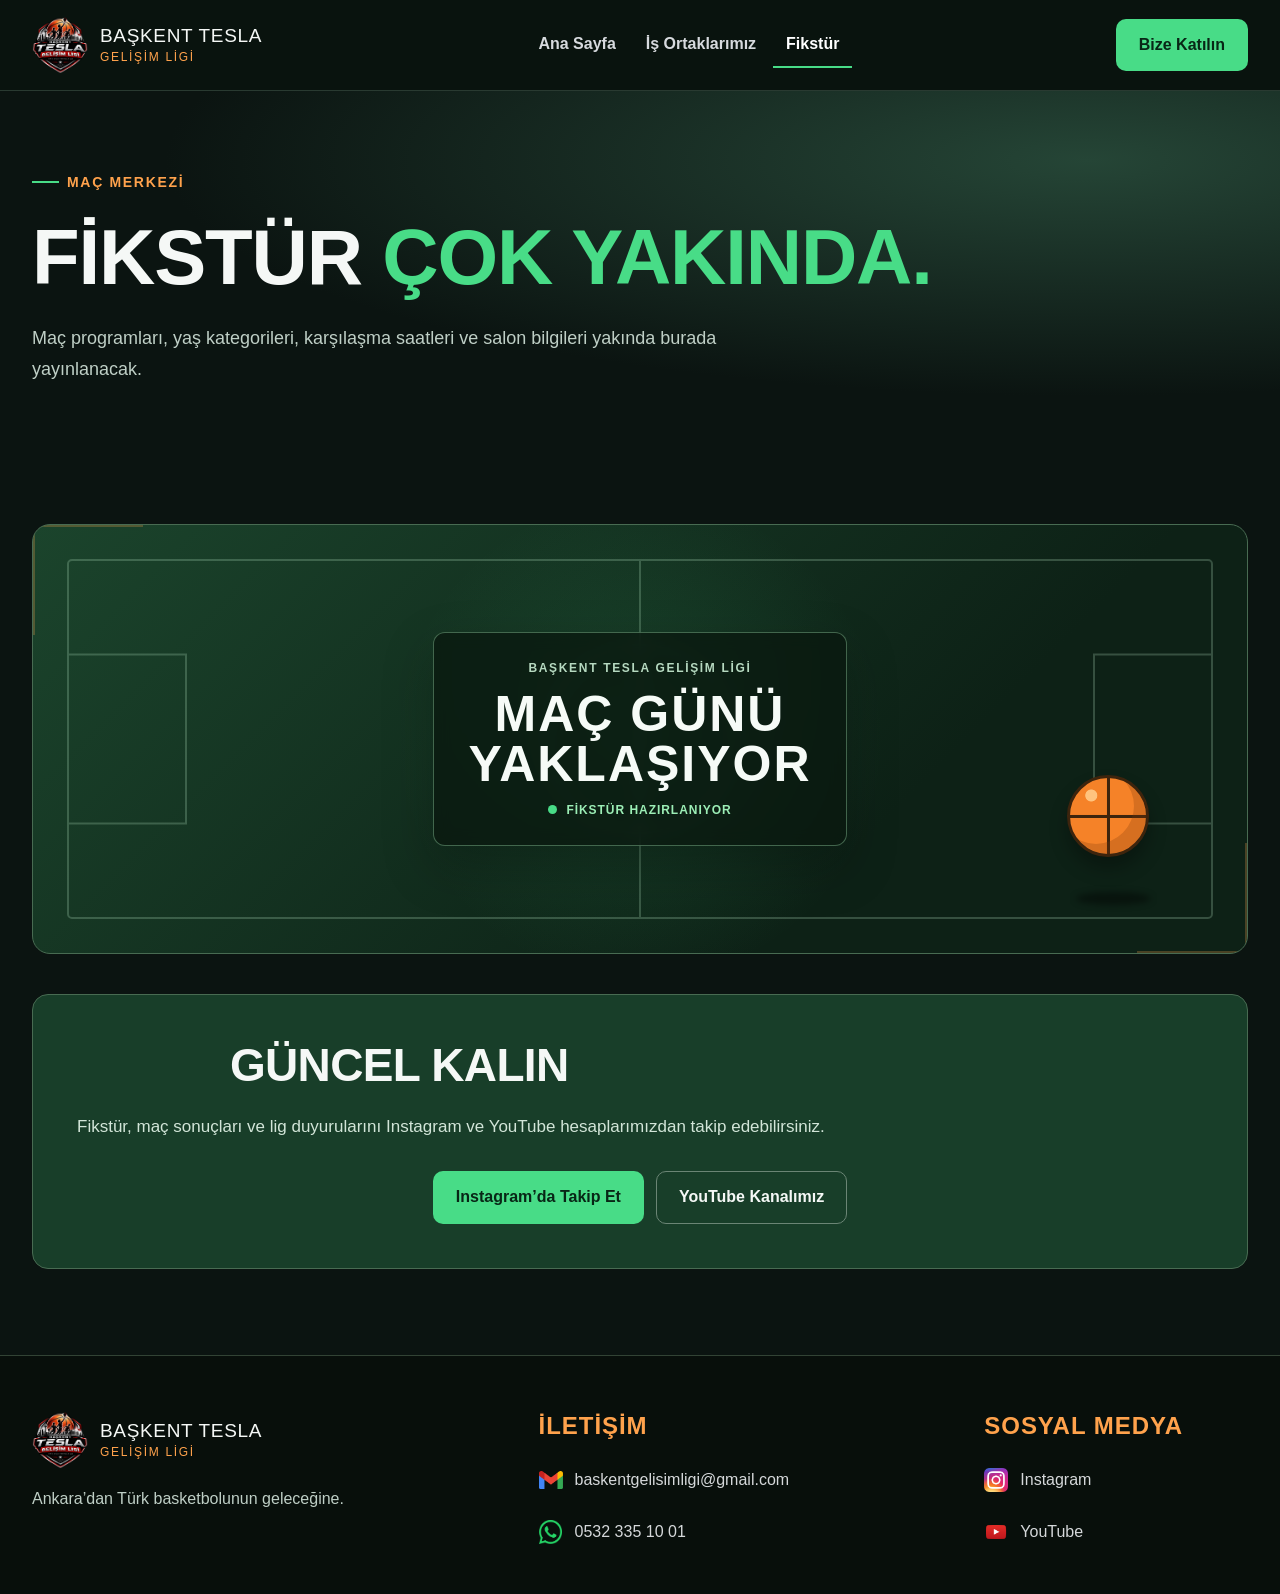
==== commit 2601b301: "fikstür sayfası güncellendi" ====
--- a/fikstur.html
+++ b/fikstur.html
@@ -5,98 +5,230 @@
   <meta name="viewport" content="width=device-width, initial-scale=1.0">
   <meta name="description" content="Başkent Tesla Gelişim Ligi maç programları, yaş kategorileri, karşılaşma saatleri ve salon bilgileri yakında burada.">
   <title>Fikstür | Başkent Tesla Gelişim Ligi</title>
+
   <link rel="stylesheet" href="styles.css">
   <link rel="stylesheet" href="fixtures.css">
+
   <script src="home.js" defer></script>
-  <script src="fixtures.js" defer></script>
 </head>
+
 <body class="home-page fixtures-page">
   <a class="skip-link" href="#app">İçeriğe geç</a>
+
   <div class="shell">
     <header class="topbar">
       <div class="site-width header-inner">
         <a class="brand" href="index.html" aria-label="Başkent Tesla Gelişim Ligi ana sayfa">
-          <span class="logo-wrap"><img src="assets/images/bgl_logo.png" alt="" width="56" height="56"></span>
-          <span class="brand-name">Başkent Tesla<span>Gelişim Ligi</span></span>
+          <span class="logo-wrap">
+            <img src="assets/images/bgl_logo.png" alt="" width="56" height="56">
+          </span>
+          <span class="brand-name">
+            Başkent Tesla
+            <span>Gelişim Ligi</span>
+          </span>
         </a>
+
         <nav id="mainNav" class="nav-links" aria-label="Ana navigasyon">
           <a class="nav-link" href="index.html">Ana Sayfa</a>
           <a class="nav-link" href="kulupler.html">İş Ortaklarımız</a>
           <a class="nav-link active" aria-current="page" href="fikstur.html">Fikstür</a>
         </nav>
+
         <div class="header-actions">
-          <a class="join-button" href="https://wa.me/905323351001" data-contact="whatsapp" target="_blank" rel="noopener noreferrer">Bize Katılın</a>
-          <button id="menuButton" class="menu-button" type="button" aria-label="Menüyü aç" aria-expanded="false" aria-controls="mainNav">☰</button>
+          <a
+            class="join-button"
+            href="https://wa.me/905323351001"
+            target="_blank"
+            rel="noopener noreferrer"
+          >
+            Bize Katılın
+          </a>
+
+          <button
+            id="menuButton"
+            class="menu-button"
+            type="button"
+            aria-label="Menüyü aç"
+            aria-expanded="false"
+            aria-controls="mainNav"
+          >
+            ☰
+          </button>
         </div>
       </div>
     </header>
-   <main id="app">
-    <section id="fixturesView" class="route-view is-active" data-page="fikstur" aria-labelledby="fixtures-title">
-     <section class="inner-hero">
-      <div class="site-width"><span class="eyebrow canva-tag" data-template-id="fixtures-eyebrow">MAÇ MERKEZİ</span>
-       <h1 id="fixtures-title" class="section-title canva-text" data-template-id="fixtures-title-text">Fikstür <span>Çok Yakında.</span></h1>
-       <p class="section-copy canva-text" data-template-id="fixtures-copy">Maç programları, yaş kategorileri, karşılaşma saatleri ve salon bilgileri yakında burada yayınlanacak.</p>
-      </div>
-     </section>
-     <section class="section">
-      <div class="site-width">
-       <div class="fixture-stage" aria-hidden="true">
-        <div class="ball" aria-hidden="true"></div>
-       </div>
-       <div class="filter-panel canva-panel">
-        <h2 class="sr-only">Yakında aktif olacak fikstür filtreleri</h2>
-        <div class="filter-grid">
-         <div class="filter-field">
-          <label for="season">Sezon</label><select id="season" disabled=""><option>Yakında aktif</option></select><span class="soon-tag">Yakında aktif</span>
-         </div>
-         <div class="filter-field">
-          <label for="category">Yaş kategorisi</label><select id="category" disabled=""><option>Yakında aktif</option></select><span class="soon-tag">Yakında aktif</span>
-         </div>
-         <div class="filter-field">
-          <label for="gender">Kız / Erkek</label><select id="gender" disabled=""><option>Yakında aktif</option></select><span class="soon-tag">Yakında aktif</span>
-         </div>
-         <div class="filter-field">
-          <label for="week">Hafta</label><select id="week" disabled=""><option>Yakında aktif</option></select><span class="soon-tag">Yakında aktif</span>
-         </div>
-         <div class="filter-field">
-          <label for="club">Kulüp</label><select id="club" disabled=""><option>Yakında aktif</option></select><span class="soon-tag">Yakında aktif</span>
-         </div>
-        </div>
-       </div>
-       <div class="clubs-cta canva-panel">
-        <h2 class="section-title canva-text" data-template-id="fixture-cta-title">Takvim Açıldığında İlk Siz Bilin</h2>
-        <p class="section-copy canva-text" data-template-id="fixture-cta-copy">Bildirim özelliği yakında açılacak. Güncel duyuruları Instagram hesabımızdan takip edebilirsiniz.</p>
-        <div class="button-row fixture-actions">
-         <button class="primary-button canva-button" data-template-id="fixture-cta-button" type="button" id="openNotify">Fikstür Yayınlandığında Haberdar Ol</button>
-         <a class="secondary-button" href="https://www.instagram.com/baskentgelisimligi/" data-contact="instagram" target="_blank" rel="noopener noreferrer">Instagram’da Takip Et</a>
-        </div>
-       </div>
-      </div>
-     </section>
-
-    </section>
-   </main>
+
+    <main id="app">
+      <section class="inner-hero" aria-labelledby="fixtures-title">
+        <div class="site-width">
+          <span class="eyebrow">MAÇ MERKEZİ</span>
+
+          <h1 id="fixtures-title" class="section-title">
+            Fikstür <span>Çok Yakında.</span>
+          </h1>
+
+          <p class="section-copy">
+            Maç programları, yaş kategorileri, karşılaşma saatleri ve salon
+            bilgileri yakında burada yayınlanacak.
+          </p>
+        </div>
+      </section>
+
+      <section class="section">
+        <div class="site-width">
+          <div class="fixture-stage fixture-teaser" aria-hidden="true">
+            <div class="court-lines">
+              <span class="court-circle"></span>
+              <span class="court-midline"></span>
+              <span class="court-key court-key-left"></span>
+              <span class="court-key court-key-right"></span>
+            </div>
+
+            <div class="fixture-scoreboard">
+              <span class="scoreboard-label">BAŞKENT TESLA GELİŞİM LİGİ</span>
+
+              <strong>
+                MAÇ GÜNÜ<br>
+                YAKLAŞIYOR
+              </strong>
+
+              <span class="scoreboard-status">
+                <i></i>
+                FİKSTÜR HAZIRLANIYOR
+              </span>
+            </div>
+
+            <div class="basketball-animation">
+              <span class="ball-shadow"></span>
+              <span class="fixture-ball"></span>
+            </div>
+
+            <span class="court-corner corner-one"></span>
+            <span class="court-corner corner-two"></span>
+          </div>
+
+          <section class="clubs-cta" aria-labelledby="follow-title">
+            <h2 id="follow-title" class="section-title">
+              Güncel Kalın
+            </h2>
+
+            <p class="section-copy">
+              Fikstür, maç sonuçları ve lig duyurularını Instagram ve YouTube
+              hesaplarımızdan takip edebilirsiniz.
+            </p>
+
+            <div class="button-row fixture-actions">
+              <a
+                class="primary-button"
+                href="https://www.instagram.com/baskentgelisimligi/"
+                target="_blank"
+                rel="noopener noreferrer"
+              >
+                Instagram’da Takip Et
+              </a>
+
+              <a
+                class="secondary-button"
+                href="https://www.youtube.com/@baskentgelisimligi"
+                target="_blank"
+                rel="noopener noreferrer"
+              >
+                YouTube Kanalımız
+              </a>
+            </div>
+          </section>
+        </div>
+      </section>
+    </main>
+
     <footer class="bgl-footer" id="iletisim">
       <div class="site-width footer-grid">
         <div class="footer-brand">
           <a class="brand" href="index.html" aria-label="Başkent Tesla Gelişim Ligi ana sayfa">
-            <span class="logo-wrap"><img src="assets/images/bgl_logo.png" alt="" width="56" height="56" loading="lazy"></span>
-            <span class="brand-name">Başkent Tesla<span>Gelişim Ligi</span></span>
+            <span class="logo-wrap">
+              <img
+                src="assets/images/bgl_logo.png"
+                alt=""
+                width="56"
+                height="56"
+                loading="lazy"
+              >
+            </span>
+
+            <span class="brand-name">
+              Başkent Tesla
+              <span>Gelişim Ligi</span>
+            </span>
           </a>
-          <p class="footer-copy">Ankara’dan Türk basketbolunun geleceğine.</p>
-        </div>
+
+          <p class="footer-copy">
+            Ankara’dan Türk basketbolunun geleceğine.
+          </p>
+        </div>
+
         <div class="footer-contact">
           <h2 class="footer-heading">İletişim</h2>
+
           <ul class="footer-list">
-            <li><a class="footer-icon-link" href="mailto:baskentgelisimligi@gmail.com" data-contact="email"><img class="footer-icon" src="assets/images/email_icon.png" alt="" width="24" height="24" loading="lazy"><span data-contact-label="email">baskentgelisimligi@gmail.com</span></a></li>
-            <li><a class="footer-icon-link" href="https://wa.me/905323351001" data-contact="whatsapp" target="_blank" rel="noopener noreferrer" aria-label="0532 335 10 01 numarasına WhatsApp üzerinden yazın"><img class="footer-icon" src="assets/images/phone_icon.png" alt="" width="24" height="24" loading="lazy"><span>0532 335 10 01</span></a></li>
+            <li>
+              <a class="footer-icon-link" href="mailto:baskentgelisimligi@gmail.com">
+                <img
+                  class="footer-icon"
+                  src="assets/images/email_icon.png"
+                  alt=""
+                  width="24"
+                  height="24"
+                  loading="lazy"
+                >
+                <span>baskentgelisimligi@gmail.com</span>
+              </a>
+            </li>
+
+            <li>
+              <a
+                class="footer-icon-link"
+                href="https://wa.me/905323351001"
+                target="_blank"
+                rel="noopener noreferrer"
+                aria-label="0532 335 10 01 numarasına WhatsApp üzerinden yazın"
+              >
+                <img
+                  class="footer-icon"
+                  src="assets/images/phone_icon.png"
+                  alt=""
+                  width="24"
+                  height="24"
+                  loading="lazy"
+                >
+                <span>0532 335 10 01</span>
+              </a>
+            </li>
           </ul>
         </div>
+
         <div class="footer-social">
           <h2 class="footer-heading">Sosyal Medya</h2>
+
           <ul class="footer-list">
-            <!-- Hesap adreslerini home.js dosyasının başında doldurun. -->
-            <li><a class="footer-icon-link" data-contact="instagram" href="https://www.instagram.com/baskentgelisimligi/" target="_blank" rel="noopener noreferrer"><img class="footer-icon" src="assets/images/instagram_icon.png" alt="" width="24" height="24" loading="lazy"><span>Instagram</span></a></li>
+            <li>
+              <a
+                class="footer-icon-link"
+                href="https://www.instagram.com/baskentgelisimligi/"
+                target="_blank"
+                rel="noopener noreferrer"
+              >
+                <img
+                  class="footer-icon"
+                  src="assets/images/instagram_icon.png"
+                  alt=""
+                  width="24"
+                  height="24"
+                  loading="lazy"
+                >
+                <span>Instagram</span>
+              </a>
+            </li>
+
             <li>
               <a
                 class="footer-icon-link"
@@ -105,7 +237,14 @@
                 rel="noopener noreferrer"
                 aria-label="Başkent Tesla Gelişim Ligi YouTube kanalını aç"
               >
-                <img class="footer-icon" src="assets/images/youtube_icon.png" alt="" width="24" height="24" loading="lazy">
+                <img
+                  class="footer-icon"
+                  src="assets/images/youtube_icon.png"
+                  alt=""
+                  width="24"
+                  height="24"
+                  loading="lazy"
+                >
                 <span>YouTube</span>
               </a>
             </li>
@@ -114,22 +253,5 @@
       </div>
     </footer>
   </div>
-  <dialog id="notifyDialog" aria-labelledby="notifyTitle" aria-describedby="notifyDescription">
-    <div class="modal-head">
-      <h2 id="notifyTitle">Fikstür Bildirimi</h2>
-      <button class="close-button" id="closeNotify" type="button" aria-label="Pencereyi kapat">×</button>
-    </div>
-    <p id="notifyDescription" class="modal-copy">E-posta bildirim kaydı henüz aktif değil. Bu form bilgilerinizi kaydetmez veya göndermez.</p>
-    <form id="fixtureNotifyForm">
-      <div class="form-group">
-        <label for="notifyEmail">E-posta</label>
-        <input id="notifyEmail" name="email" type="email" autocomplete="email" required>
-      </div>
-      <div class="modal-actions">
-        <button class="primary-button" type="submit">Bildirim Talebi Oluştur</button>
-      </div>
-      <p class="form-message" id="notifyStatus" role="status"></p>
-    </form>
-  </dialog>
 </body>
-</html>
+</html>
--- a/fixtures.css
+++ b/fixtures.css
@@ -1,38 +1,381 @@
-/* Fikstür teması: styles.css dosyasından sonra yüklenir. */
-.fixtures-page .inner-hero { padding: 78px 0 52px; background: radial-gradient(ellipse at 85% 20%,#254536,transparent 60%),#0b1411; border-color: #354b3e; }
-.fixtures-page .inner-hero .section-title { max-width: 1050px; margin: 22px 0 24px; font-size: clamp(40px,6.2vw,78px); line-height: 1.08; }
-.fixtures-page .inner-hero h1 span { color: var(--green); }
-.fixtures-page .inner-hero .section-copy { margin: 0; max-width: 780px; font-size: 18px; }
-.fixtures-page .fixture-stage { min-height: 290px; background: linear-gradient(125deg,#1d442c,#12271b); border-color: #486b52; border-radius: 16px; }
-.fixtures-page .fixture-stage::before { border-color: #a1d0af40; }
-.fixtures-page .fixture-stage::after { background: #a1d0af40; }
-.fixtures-page .ball { background: #ffa24c; }
-.fixtures-page .filter-panel { margin-top: 24px; padding: 28px; background: #f0f5ef; border: 1px solid #bfd5c4; border-radius: 14px; }
-.fixtures-page .filter-grid { grid-template-columns: repeat(5,minmax(0,1fr)); gap: 16px; }
-.fixtures-page .filter-field { min-width: 0; }
-.fixtures-page .filter-field label { color: #203d2a; font-size: 14px; line-height: 1.5; }
-.fixtures-page .filter-field select { min-height: 48px; border-radius: 8px; background: #e2eae1; border: 1px solid #acbeaf; color: #4d6555; font-size: 16px; opacity: 1; cursor: not-allowed; }
-.fixtures-page .soon-tag { color: #47604e; font-size: 13px; }
-.fixtures-page .clubs-cta { margin-top: 40px; padding: 44px; background: #183e29; border: 1px solid #486b52; border-radius: 16px; }
-.fixtures-page .clubs-cta .section-title { margin: 0 auto 20px; font-size: clamp(30px,4vw,46px); line-height: 1.15; }
-.fixtures-page .clubs-cta .section-copy { color: #d2e5d8; }
-.fixtures-page .fixture-actions { justify-content: center; }
-.fixtures-page #notifyDialog { width: min(520px,calc(100% - 32px)); max-height: calc(100dvh - 40px); padding: 28px; background: #12271b; color: #f5f8f6; border: 1px solid #557c60; border-radius: 16px; overflow: auto; }
-.fixtures-page #notifyDialog::backdrop { background: #040b08bd; }
-.fixtures-page #notifyTitle { font-size: 28px; line-height: 1.2; margin-bottom: 20px; }
-.fixtures-page .close-button { flex: 0 0 42px; width: 42px; height: 42px; border-radius: 8px; }
-.fixtures-page .form-group input { background: #09180e; border-color: #5c7a63; border-radius: 8px; font-size: 16px; }
-.fixtures-page .form-message { color: #afedc2; line-height: 1.6; }
-body.fixture-dialog-open { overflow: hidden; }
-@media(max-width: 860px) {
-  .fixtures-page .filter-grid { grid-template-columns: repeat(2,minmax(0,1fr)); }
-}
-@media(max-width: 560px) {
-  .fixtures-page .inner-hero { padding: 54px 0 40px; }
-  .fixtures-page .filter-grid { grid-template-columns: minmax(0,1fr); }
-  .fixtures-page .filter-panel, .fixtures-page .clubs-cta { padding: 24px; }
-  .fixtures-page .fixture-stage { min-height: 250px; }
-}
-@media(prefers-reduced-motion: reduce) {
-  .fixtures-page .ball { animation: none; transform: none; }
-}
+/* Fikstür sayfası */
+
+.fixtures-page .inner-hero {
+  padding: 78px 0 52px;
+  background: radial-gradient(ellipse at 85% 20%, #254536, transparent 60%), #0b1411;
+  border-color: #354b3e;
+}
+
+.fixtures-page .inner-hero .section-title {
+  max-width: 1050px;
+  margin: 22px 0 24px;
+  font-size: clamp(40px, 6.2vw, 78px);
+  line-height: 1.08;
+}
+
+.fixtures-page .inner-hero h1 span {
+  color: var(--green);
+}
+
+.fixtures-page .inner-hero .section-copy {
+  max-width: 780px;
+  margin: 0;
+  font-size: 18px;
+}
+
+/* Fikstür gelene kadar animasyonlu saha */
+
+.fixtures-page .fixture-teaser {
+  position: relative;
+  isolation: isolate;
+  display: grid;
+  min-height: 430px;
+  overflow: hidden;
+  place-items: center;
+  border: 1px solid #486b52;
+  border-radius: 18px;
+  background:
+    radial-gradient(circle at 50% 50%, rgba(72, 220, 135, .13), transparent 38%),
+    linear-gradient(135deg, #1b442c, #0d2116 70%);
+}
+
+.fixtures-page .fixture-teaser::before,
+.fixtures-page .fixture-teaser::after {
+  display: none;
+}
+
+.court-lines {
+  position: absolute;
+  inset: 34px;
+  z-index: -1;
+  border: 2px solid rgba(189, 238, 204, .23);
+  border-radius: 5px;
+}
+
+.court-midline {
+  position: absolute;
+  top: 0;
+  bottom: 0;
+  left: 50%;
+  width: 2px;
+  background: rgba(189, 238, 204, .23);
+  transform: translateX(-50%);
+}
+
+.court-circle {
+  position: absolute;
+  top: 50%;
+  left: 50%;
+  width: min(31vw, 190px);
+  aspect-ratio: 1;
+  border: 2px solid rgba(189, 238, 204, .23);
+  border-radius: 50%;
+  transform: translate(-50%, -50%);
+}
+
+.court-key {
+  position: absolute;
+  top: 50%;
+  width: min(15vw, 118px);
+  height: 48%;
+  border: 2px solid rgba(189, 238, 204, .23);
+  transform: translateY(-50%);
+}
+
+.court-key-left {
+  left: 0;
+  border-left: 0;
+}
+
+.court-key-right {
+  right: 0;
+  border-right: 0;
+}
+
+.fixture-scoreboard {
+  z-index: 2;
+  display: grid;
+  gap: 14px;
+  max-width: 440px;
+  padding: 28px 34px;
+  text-align: center;
+  border: 1px solid rgba(168, 239, 189, .35);
+  border-radius: 12px;
+  background: rgba(9, 24, 15, .78);
+  box-shadow: 0 20px 50px rgba(0, 0, 0, .25);
+  backdrop-filter: blur(8px);
+}
+
+.scoreboard-label {
+  color: #b6d9c0;
+  font-size: 12px;
+  font-weight: 800;
+  letter-spacing: .14em;
+}
+
+.fixture-scoreboard strong {
+  color: #f6fbf7;
+  font-family: var(--heading);
+  font-size: clamp(32px, 4vw, 50px);
+  line-height: 1;
+  letter-spacing: .04em;
+}
+
+.scoreboard-status {
+  display: flex;
+  justify-content: center;
+  align-items: center;
+  gap: 9px;
+  color: #9ceeb6;
+  font-size: 12px;
+  font-weight: 800;
+  letter-spacing: .08em;
+}
+
+.scoreboard-status i {
+  width: 9px;
+  height: 9px;
+  border-radius: 50%;
+  background: var(--green);
+  box-shadow: 0 0 0 0 rgba(72, 220, 135, .65);
+  animation: status-pulse 1.8s infinite;
+}
+
+.basketball-animation {
+  position: absolute;
+  right: clamp(28px, 7vw, 100px);
+  bottom: 48px;
+  width: 90px;
+  height: 130px;
+  animation: ball-bounce 2.6s ease-in-out infinite;
+}
+
+.fixture-ball {
+  position: absolute;
+  top: 0;
+  left: 0;
+  width: 82px;
+  aspect-ratio: 1;
+  border: 3px solid #3d240d;
+  border-radius: 50%;
+  background:
+    linear-gradient(90deg, transparent 48%, #3d240d 49%, #3d240d 52%, transparent 53%),
+    linear-gradient(transparent 48%, #3d240d 49%, #3d240d 52%, transparent 53%),
+    radial-gradient(circle at 28% 23%, #ffc37e 0 7%, transparent 8%),
+    #f58228;
+  box-shadow: inset -12px -10px 0 rgba(122, 55, 9, .25), 0 12px 18px rgba(0, 0, 0, .28);
+  animation: ball-spin 2.6s linear infinite;
+}
+
+.ball-shadow {
+  position: absolute;
+  bottom: 0;
+  left: 9px;
+  width: 75px;
+  height: 13px;
+  border-radius: 50%;
+  background: rgba(0, 0, 0, .4);
+  filter: blur(3px);
+  animation: shadow-scale 2.6s ease-in-out infinite;
+}
+
+.court-corner {
+  position: absolute;
+  width: 110px;
+  height: 110px;
+  border-color: rgba(255, 162, 76, .25);
+  border-style: solid;
+}
+
+.corner-one {
+  top: 0;
+  left: 0;
+  border-width: 2px 0 0 2px;
+}
+
+.corner-two {
+  right: 0;
+  bottom: 0;
+  border-width: 0 2px 2px 0;
+}
+
+.fixtures-page .filter-panel {
+  margin-top: 24px;
+  padding: 28px;
+  border: 1px solid #bfd5c4;
+  border-radius: 14px;
+  background: #f0f5ef;
+}
+
+.fixtures-page .filter-grid {
+  grid-template-columns: repeat(5, minmax(0, 1fr));
+  gap: 16px;
+}
+
+.fixtures-page .filter-field {
+  min-width: 0;
+}
+
+.fixtures-page .filter-field label {
+  color: #203d2a;
+  font-size: 14px;
+}
+
+.fixtures-page .filter-field select {
+  min-height: 48px;
+  border: 1px solid #acbeaf;
+  border-radius: 8px;
+  background: #e2eae1;
+  color: #4d6555;
+  font-size: 16px;
+  opacity: 1;
+  cursor: not-allowed;
+}
+
+.fixtures-page .soon-tag {
+  color: #47604e;
+  font-size: 13px;
+}
+
+.fixtures-page .clubs-cta {
+  margin-top: 40px;
+  padding: 44px;
+  border: 1px solid #486b52;
+  border-radius: 16px;
+  background: #183e29;
+}
+
+.fixtures-page .clubs-cta .section-title {
+  margin: 0 auto 20px;
+  font-size: clamp(30px, 4vw, 46px);
+  line-height: 1.15;
+}
+
+.fixtures-page .clubs-cta .section-copy {
+  color: #d2e5d8;
+}
+
+.fixtures-page .fixture-actions {
+  justify-content: center;
+}
+
+.fixtures-page #notifyDialog {
+  width: min(520px, calc(100% - 32px));
+  max-height: calc(100dvh - 40px);
+  padding: 28px;
+  overflow: auto;
+  border: 1px solid #557c60;
+  border-radius: 16px;
+  background: #12271b;
+  color: #f5f8f6;
+}
+
+.fixtures-page #notifyDialog::backdrop {
+  background: rgba(4, 11, 8, .74);
+}
+
+.fixtures-page #notifyTitle {
+  margin-bottom: 20px;
+  font-size: 28px;
+}
+
+.fixtures-page .close-button {
+  width: 42px;
+  height: 42px;
+  flex: 0 0 42px;
+  border-radius: 8px;
+}
+
+.fixtures-page .form-group input {
+  border-color: #5c7a63;
+  border-radius: 8px;
+  background: #09180e;
+  font-size: 16px;
+}
+
+.fixtures-page .form-message {
+  color: #afedc2;
+  line-height: 1.6;
+}
+
+body.fixture-dialog-open {
+  overflow: hidden;
+}
+
+@keyframes ball-bounce {
+  0%, 100% { transform: translateY(0); }
+  50% { transform: translateY(-105px); }
+}
+
+@keyframes ball-spin {
+  to { transform: rotate(360deg); }
+}
+
+@keyframes shadow-scale {
+  0%, 100% { transform: scale(1); opacity: .7; }
+  50% { transform: scale(.48); opacity: .25; }
+}
+
+@keyframes status-pulse {
+  0% { box-shadow: 0 0 0 0 rgba(72, 220, 135, .7); }
+  70% { box-shadow: 0 0 0 9px rgba(72, 220, 135, 0); }
+  100% { box-shadow: 0 0 0 0 rgba(72, 220, 135, 0); }
+}
+
+@media (max-width: 860px) {
+  .fixtures-page .filter-grid {
+    grid-template-columns: repeat(2, minmax(0, 1fr));
+  }
+
+  .basketball-animation {
+    right: 34px;
+  }
+}
+
+@media (max-width: 560px) {
+  .fixtures-page .inner-hero {
+    padding: 54px 0 40px;
+  }
+
+  .fixtures-page .fixture-teaser {
+    min-height: 360px;
+  }
+
+  .court-lines {
+    inset: 18px;
+  }
+
+  .court-key {
+    width: 75px;
+  }
+
+  .fixture-scoreboard {
+    max-width: calc(100% - 42px);
+    padding: 24px 16px;
+  }
+
+  .basketball-animation {
+    right: 20px;
+    bottom: 28px;
+    transform: scale(.75);
+    transform-origin: bottom right;
+  }
+
+  .fixtures-page .filter-grid {
+    grid-template-columns: 1fr;
+  }
+
+  .fixtures-page .filter-panel,
+  .fixtures-page .clubs-cta {
+    padding: 24px;
+  }
+}
+
+@media (prefers-reduced-motion: reduce) {
+  .scoreboard-status i,
+  .basketball-animation,
+  .fixture-ball,
+  .ball-shadow {
+    animation: none;
+  }
+}
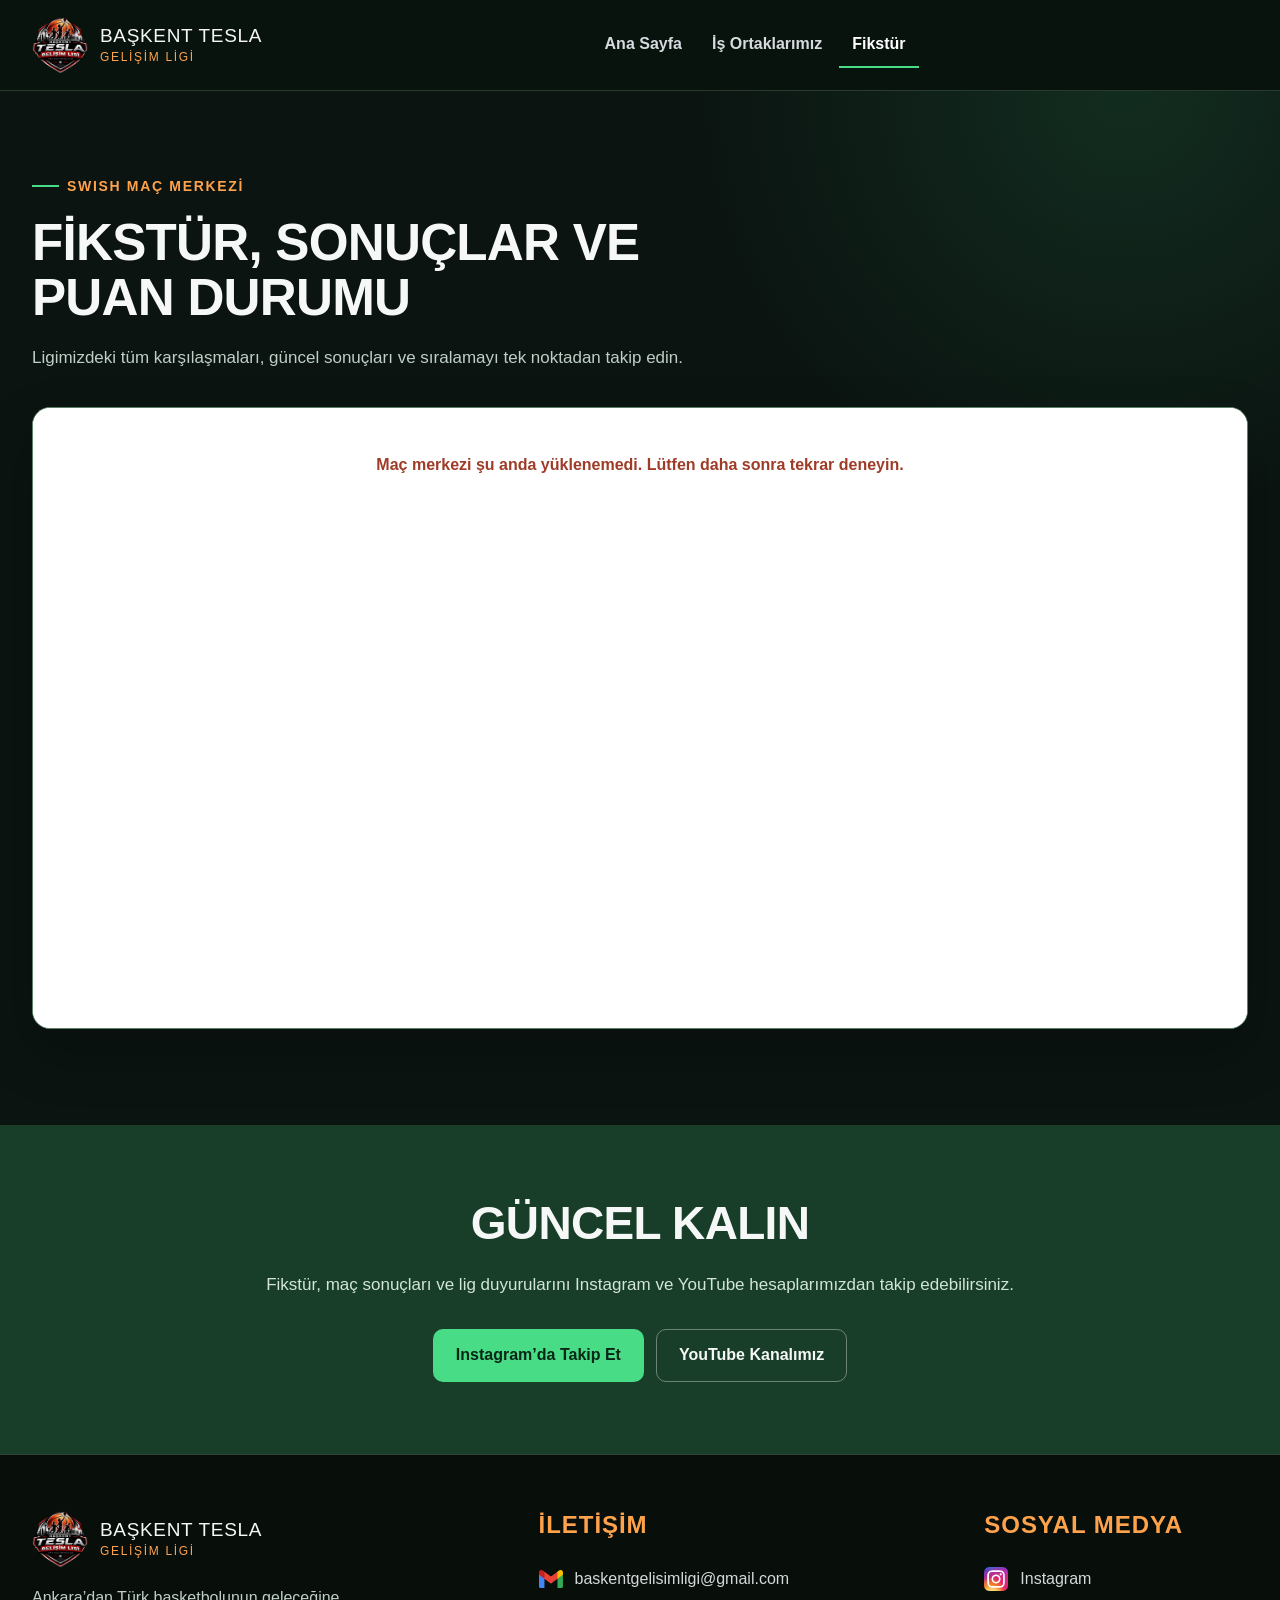
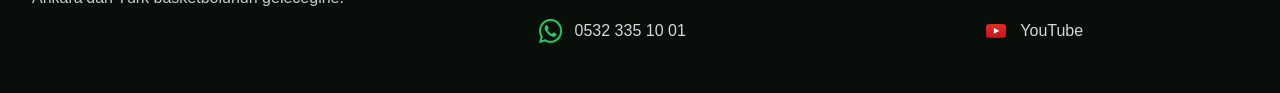
==== commit f4273e19: "fikstür widget eklendi" ====
--- a/fikstur.html
+++ b/fikstur.html
@@ -3,13 +3,21 @@
 <head>
   <meta charset="UTF-8">
   <meta name="viewport" content="width=device-width, initial-scale=1.0">
-  <meta name="description" content="Başkent Tesla Gelişim Ligi maç programları, yaş kategorileri, karşılaşma saatleri ve salon bilgileri yakında burada.">
+  <meta
+    name="description"
+    content="Başkent Tesla Gelişim Ligi fikstürü, maç sonuçları ve puan durumu."
+  >
   <title>Fikstür | Başkent Tesla Gelişim Ligi</title>
 
   <link rel="stylesheet" href="styles.css">
   <link rel="stylesheet" href="fixtures.css">
 
   <script src="home.js" defer></script>
+
+  <script
+    src="https://widget.nbn23.com/widget-react.js.gz"
+    type="text/javascript"
+  ></script>
 </head>
 
 <body class="home-page fixtures-page">
@@ -22,6 +30,7 @@
           <span class="logo-wrap">
             <img src="assets/images/bgl_logo.png" alt="" width="56" height="56">
           </span>
+
           <span class="brand-name">
             Başkent Tesla
             <span>Gelişim Ligi</span>
@@ -35,15 +44,6 @@
         </nav>
 
         <div class="header-actions">
-          <a
-            class="join-button"
-            href="https://wa.me/905323351001"
-            target="_blank"
-            rel="noopener noreferrer"
-          >
-            Bize Katılın
-          </a>
-
           <button
             id="menuButton"
             class="menu-button"
@@ -59,84 +59,62 @@
     </header>
 
     <main id="app">
-      <section class="inner-hero" aria-labelledby="fixtures-title">
+      <section class="widget-section" aria-labelledby="widget-title">
         <div class="site-width">
-          <span class="eyebrow">MAÇ MERKEZİ</span>
-
-          <h1 id="fixtures-title" class="section-title">
-            Fikstür <span>Çok Yakında.</span>
-          </h1>
+          <div class="widget-heading">
+            <div>
+              <span class="eyebrow">SWISH MAÇ MERKEZİ</span>
+
+              <h2 id="widget-title" class="section-title">
+                Fikstür, Sonuçlar ve<br>
+                Puan Durumu
+              </h2>
+
+              <p class="section-copy">
+                Ligimizdeki tüm karşılaşmaları, güncel sonuçları ve sıralamayı
+                tek noktadan takip edin.
+              </p>
+            </div>
+          </div>
+
+          <div class="widget-shell">
+            <div id="nbn23-widget" aria-live="polite">
+              <p class="widget-loading">Maç merkezi yükleniyor...</p>
+            </div>
+          </div>
+        </div>
+      </section>
+
+      <section class="clubs-cta fixture-social-cta" aria-labelledby="follow-title">
+        <div class="site-width">
+          <h2 id="follow-title" class="section-title">
+            Güncel Kalın
+          </h2>
 
           <p class="section-copy">
-            Maç programları, yaş kategorileri, karşılaşma saatleri ve salon
-            bilgileri yakında burada yayınlanacak.
+            Fikstür, maç sonuçları ve lig duyurularını Instagram ve YouTube
+            hesaplarımızdan takip edebilirsiniz.
           </p>
-        </div>
-      </section>
-
-      <section class="section">
-        <div class="site-width">
-          <div class="fixture-stage fixture-teaser" aria-hidden="true">
-            <div class="court-lines">
-              <span class="court-circle"></span>
-              <span class="court-midline"></span>
-              <span class="court-key court-key-left"></span>
-              <span class="court-key court-key-right"></span>
-            </div>
-
-            <div class="fixture-scoreboard">
-              <span class="scoreboard-label">BAŞKENT TESLA GELİŞİM LİGİ</span>
-
-              <strong>
-                MAÇ GÜNÜ<br>
-                YAKLAŞIYOR
-              </strong>
-
-              <span class="scoreboard-status">
-                <i></i>
-                FİKSTÜR HAZIRLANIYOR
-              </span>
-            </div>
-
-            <div class="basketball-animation">
-              <span class="ball-shadow"></span>
-              <span class="fixture-ball"></span>
-            </div>
-
-            <span class="court-corner corner-one"></span>
-            <span class="court-corner corner-two"></span>
+
+          <div class="button-row fixture-actions">
+            <a
+              class="primary-button"
+              href="https://www.instagram.com/baskentgelisimligi/"
+              target="_blank"
+              rel="noopener noreferrer"
+            >
+              Instagram’da Takip Et
+            </a>
+
+            <a
+              class="secondary-button"
+              href="https://www.youtube.com/@baskentgelisimligi"
+              target="_blank"
+              rel="noopener noreferrer"
+            >
+              YouTube Kanalımız
+            </a>
           </div>
-
-          <section class="clubs-cta" aria-labelledby="follow-title">
-            <h2 id="follow-title" class="section-title">
-              Güncel Kalın
-            </h2>
-
-            <p class="section-copy">
-              Fikstür, maç sonuçları ve lig duyurularını Instagram ve YouTube
-              hesaplarımızdan takip edebilirsiniz.
-            </p>
-
-            <div class="button-row fixture-actions">
-              <a
-                class="primary-button"
-                href="https://www.instagram.com/baskentgelisimligi/"
-                target="_blank"
-                rel="noopener noreferrer"
-              >
-                Instagram’da Takip Et
-              </a>
-
-              <a
-                class="secondary-button"
-                href="https://www.youtube.com/@baskentgelisimligi"
-                target="_blank"
-                rel="noopener noreferrer"
-              >
-                YouTube Kanalımız
-              </a>
-            </div>
-          </section>
         </div>
       </section>
     </main>
@@ -253,5 +231,28 @@
       </div>
     </footer>
   </div>
+
+  <script>
+    window.addEventListener("load", function () {
+      const widgetMount = document.getElementById("nbn23-widget");
+
+      if (!window.swish_widget_app) {
+        widgetMount.innerHTML =
+          "<p class='widget-error'>Maç merkezi şu anda yüklenemedi. Lütfen daha sonra tekrar deneyin.</p>";
+        return;
+      }
+
+      swish_widget_app.init({
+        mountOn: "nbn23-widget",
+        apiKey: "5a527a4b-56e7-4606-a485-b9995bd9fd50",
+        backgroundColor: "#ffffff"
+
+        /*
+          NBN23 özel bir tema adı verdiyse buraya ekleyebilirsin:
+          theme: "NBN23_TARAFINDAN_VERİLEN_TEMA"
+        */
+      });
+    });
+  </script>
 </body>
 </html>
--- a/styles.css
+++ b/styles.css
@@ -52,9 +52,7 @@
 }
 
 button:focus-visible,
-a:focus-visible,
-input:focus-visible,
-textarea:focus-visible {
+a:focus-visible {
   outline: 3px solid var(--orange);
   outline-offset: 4px;
 }
@@ -84,14 +82,12 @@
   top: 16px;
 }
 
-/* Header */
-
 .topbar {
   position: sticky;
   top: 0;
   z-index: 50;
   border-bottom: 1px solid #293a31;
-  background: rgba(10, 20, 15, .96);
+  background: rgba(10, 20, 15, 0.96);
   backdrop-filter: blur(14px);
 }
 
@@ -131,7 +127,7 @@
   font-family: var(--heading);
   font-size: 19px;
   line-height: 1.1;
-  letter-spacing: .035em;
+  letter-spacing: 0.035em;
   text-transform: uppercase;
 }
 
@@ -140,7 +136,7 @@
   margin-top: 4px;
   color: var(--orange);
   font-size: 12px;
-  letter-spacing: .14em;
+  letter-spacing: 0.14em;
 }
 
 .nav-links {
@@ -155,7 +151,7 @@
   color: #d7dade;
   font-size: 16px;
   font-weight: 700;
-  transition: color .2s ease, border-color .2s ease;
+  transition: color 0.2s, border-color 0.2s;
 }
 
 .nav-link:hover,
@@ -183,7 +179,7 @@
   font-weight: 800;
   line-height: 1.4;
   text-align: center;
-  transition: transform .2s ease, background .2s ease, border-color .2s ease;
+  transition: transform 0.2s, background 0.2s, border-color 0.2s;
 }
 
 .join-button,
@@ -221,8 +217,6 @@
   font-size: 21px;
 }
 
-/* Ortak içerik */
-
 .section {
   position: relative;
   padding: 86px 0;
@@ -235,7 +229,7 @@
   color: var(--orange);
   font-size: 14px;
   font-weight: 800;
-  letter-spacing: .12em;
+  letter-spacing: 0.12em;
   line-height: 1.5;
   text-transform: uppercase;
 }
@@ -267,7 +261,7 @@
   margin: 18px 0 32px;
   font-size: clamp(32px, 4vw, 52px);
   line-height: 1.08;
-  letter-spacing: -.015em;
+  letter-spacing: -0.015em;
 }
 
 .section-copy {
@@ -277,386 +271,12 @@
   line-height: 1.75;
 }
 
-/* Ana sayfa */
-
-.home-page {
-  background: var(--ink);
-}
-
-.hero {
-  position: relative;
-  display: flex;
-  min-height: min(820px, calc(100svh - 90px));
-  align-items: center;
-  overflow: hidden;
-  background:
-    radial-gradient(ellipse at 82% 40%, #254536 0, transparent 52%),
-    #0b1411;
-}
-
-.hero::before {
-  position: absolute;
-  inset: 0;
-  opacity: .25;
-  background:
-    repeating-linear-gradient(
-      135deg,
-      transparent 0 38px,
-      #729581 39px,
-      transparent 40px
-    );
-  content: "";
-  pointer-events: none;
-}
-
-.hero-grid {
-  position: relative;
-  z-index: 1;
-  display: grid;
-  grid-template-columns: minmax(0, 1.08fr) minmax(0, 1fr);
-  align-items: center;
-  gap: 38px;
-  padding: 72px 0;
-}
-
-.hero-title {
-  margin: 20px 0 24px;
-  font-size: clamp(44px, 5.3vw, 76px);
-  line-height: 1.02;
-  letter-spacing: -.025em;
-}
-
-.hero-title span {
-  display: block;
-  color: var(--green);
-}
-
-.hero-copy {
-  max-width: 560px;
-  color: #c7d8ce;
-  font-size: 18px;
-  line-height: 1.75;
-}
-
-.button-row,
-.trust-row {
+.button-row {
   display: flex;
   flex-wrap: wrap;
   gap: 12px;
-}
-
-.button-row {
   margin-top: 30px;
 }
-
-.trust-row {
-  margin-top: 30px;
-}
-
-.trust-item {
-  padding: 8px 10px;
-  border: 1px solid #3b5847;
-  border-radius: 6px;
-  background: rgba(18, 36, 27, .7);
-  color: #d5e7dc;
-  font-size: 14px;
-}
-
-.hero-mark {
-  position: relative;
-  display: grid;
-  width: min(100%, 540px);
-  aspect-ratio: 1;
-  justify-self: center;
-  place-items: center;
-}
-
-.hero-mark::before,
-.hero-mark::after {
-  position: absolute;
-  border-radius: 50%;
-  content: "";
-}
-
-.hero-mark::before {
-  inset: 0;
-  border: 1px solid rgba(142, 198, 163, .3);
-}
-
-.hero-mark::after {
-  inset: 7%;
-  border: 1px dashed rgba(255, 162, 76, .5);
-  animation: home-orbit 90s linear infinite;
-}
-
-.hero-logo {
-  position: relative;
-  z-index: 1;
-  width: 92%;
-  height: auto;
-  aspect-ratio: 1;
-  object-fit: contain;
-  animation: home-float 6s ease-in-out infinite;
-}
-
-@keyframes home-float {
-  0%,
-  100% {
-    transform: translateY(0);
-  }
-
-  50% {
-    transform: translateY(-9px);
-  }
-}
-
-@keyframes home-orbit {
-  to {
-    transform: rotate(360deg);
-  }
-}
-
-.home-mission {
-  background: #f0f5ef;
-  color: #122b1d;
-}
-
-.home-mission .eyebrow {
-  color: #306744;
-}
-
-.mission-grid {
-  display: grid;
-  grid-template-columns: repeat(2, minmax(0, 1fr));
-  gap: 24px;
-}
-
-.mission-card {
-  padding: 34px;
-  border: 1px solid #bfd5c4;
-  border-top: 4px solid #26945a;
-  border-radius: 14px;
-  background: #fff;
-}
-
-.mission-card:nth-child(2) {
-  border-top-color: #bd6413;
-  background: #e4efe5;
-}
-
-.card-kicker {
-  display: block;
-  color: #476351;
-  font-size: 13px;
-  font-weight: 800;
-  letter-spacing: .08em;
-}
-
-.mission-card h3 {
-  margin: 24px 0 16px;
-  color: #173c26;
-  font-size: 30px;
-}
-
-.mission-card p {
-  margin-bottom: 0;
-  color: #344c3d;
-  font-size: 17px;
-  line-height: 1.8;
-}
-
-/* Ana sayfa Tema alanı */
-
-.home-referee-partner {
-  overflow: hidden;
-  border-top: 1px solid rgba(126, 207, 150, .2);
-  border-bottom: 1px solid rgba(126, 207, 150, .2);
-  background:
-    radial-gradient(circle at 88% 45%, rgba(72, 220, 135, .13), transparent 28%),
-    linear-gradient(135deg, #0c1711, #111d15);
-}
-
-.referee-partner-grid {
-  display: grid;
-  grid-template-columns: minmax(0, 1.2fr) minmax(300px, .8fr);
-  align-items: center;
-  gap: clamp(42px, 7vw, 100px);
-}
-
-.referee-heading-row {
-  display: flex;
-  align-items: center;
-  justify-content: space-between;
-  gap: 18px;
-  margin-bottom: 26px;
-}
-
-.partner-pill {
-  display: inline-flex;
-  padding: 8px 14px;
-  border: 1px solid rgba(126, 229, 157, .45);
-  border-radius: 999px;
-  background: rgba(72, 220, 135, .11);
-  color: #aef5c4;
-  font-size: 12px;
-  font-weight: 800;
-  letter-spacing: .08em;
-}
-
-.partner-index {
-  display: block;
-  margin-bottom: 14px;
-  color: #9ec9aa;
-  font-size: 13px;
-  font-weight: 800;
-  letter-spacing: .08em;
-}
-
-.home-referee-partner .section-title span {
-  display: block;
-  color: var(--green);
-}
-
-.referee-lead {
-  margin-bottom: 18px;
-  color: #ffb66b;
-  font-size: clamp(20px, 2.2vw, 25px);
-  font-weight: 800;
-  line-height: 1.4;
-}
-
-.referee-logo-area {
-  display: flex;
-  flex-direction: column;
-  align-items: center;
-  justify-content: center;
-  min-height: 420px;
-  text-align: center;
-}
-
-.logo-area-label {
-  color: #b8d8c0;
-  font-size: 12px;
-  font-weight: 800;
-  letter-spacing: .12em;
-}
-
-.referee-logo-halo {
-  position: relative;
-  display: grid;
-  width: min(100%, 390px);
-  aspect-ratio: 1;
-  margin: 22px 0;
-  place-items: center;
-}
-
-.referee-logo-halo::before,
-.referee-logo-halo::after {
-  position: absolute;
-  border-radius: 50%;
-  content: "";
-}
-
-.referee-logo-halo::before {
-  inset: 0;
-  border: 1px solid rgba(111, 227, 146, .3);
-}
-
-.referee-logo-halo::after {
-  inset: 13%;
-  border: 1px solid rgba(255, 180, 94, .23);
-}
-
-.referee-logo-halo img {
-  position: relative;
-  z-index: 1;
-  width: min(74%, 300px);
-  height: auto;
-  object-fit: contain;
-}
-
-.logo-area-name {
-  color: #f0f8f1;
-  font-family: var(--heading);
-  font-size: 22px;
-  font-weight: 800;
-  letter-spacing: .18em;
-}
-
-/* Kulüp katılımı ve sponsorluk */
-
-.cta-band {
-  border-bottom: 1px solid #426447;
-  background: #183e29;
-}
-
-.cta-inner {
-  display: grid;
-  grid-template-columns: minmax(0, 1.5fr) minmax(0, .7fr);
-  align-items: center;
-  gap: 56px;
-  padding: 68px 0;
-}
-
-.cta-title {
-  margin: 16px 0 24px;
-  font-size: clamp(34px, 4vw, 52px);
-  line-height: 1.08;
-}
-
-.cta-band p {
-  max-width: 690px;
-  margin-bottom: 0;
-  color: #d2e5d8;
-  font-size: 17px;
-  line-height: 1.7;
-}
-
-.participation-actions {
-  display: grid;
-  gap: 14px;
-}
-
-.home-partners {
-  background: #101d16;
-}
-
-.partners-grid {
-  display: grid;
-  grid-template-columns: minmax(0, 1.15fr) minmax(0, 1fr);
-  align-items: center;
-  gap: 64px;
-}
-
-.home-partners .section-copy {
-  margin-bottom: 28px;
-}
-
-.partner-options {
-  border-top: 1px solid #3c5343;
-}
-
-.partner-options article {
-  display: flex;
-  gap: 22px;
-  padding: 26px 0;
-  border-bottom: 1px solid #3c5343;
-}
-
-.partner-options h3 {
-  margin: 0 0 10px;
-  font-size: 23px;
-  line-height: 1.3;
-}
-
-.partner-options p {
-  margin: 0;
-  color: var(--muted);
-  font-size: 16px;
-  line-height: 1.7;
-}
-
-/* Footer */
 
 .bgl-footer {
   border-top: 1px solid #324335;
@@ -665,7 +285,7 @@
 
 .footer-grid {
   display: grid;
-  grid-template-columns: minmax(0, 1.15fr) minmax(0, 1fr) minmax(0, .65fr);
+  grid-template-columns: minmax(0, 1.15fr) minmax(0, 1fr) minmax(0, 0.65fr);
   gap: 40px;
   padding: 56px 0 40px;
 }
@@ -687,7 +307,7 @@
   font-family: var(--heading);
   font-size: 24px;
   font-weight: 800;
-  letter-spacing: .04em;
+  letter-spacing: 0.04em;
   text-transform: uppercase;
 }
 
@@ -713,18 +333,12 @@
   color: var(--green);
 }
 
-.footer-icon-link[aria-disabled="true"] {
-  cursor: default;
-}
-
 .footer-icon {
   width: 24px;
   height: 24px;
   flex: 0 0 24px;
   object-fit: contain;
 }
-
-/* Mobil */
 
 @media (max-width: 860px) {
   .nav-links {
@@ -755,31 +369,6 @@
     display: block;
   }
 
-  .hero {
-    min-height: auto;
-  }
-
-  .hero-grid,
-  .cta-inner,
-  .partners-grid,
-  .referee-partner-grid {
-    grid-template-columns: 1fr;
-  }
-
-  .hero-grid {
-    gap: 36px;
-    padding: 54px 0;
-  }
-
-  .hero-mark {
-    width: min(100%, 440px);
-  }
-
-  .participation-actions {
-    display: flex;
-    flex-wrap: wrap;
-  }
-
   .footer-grid {
     grid-template-columns: repeat(2, minmax(0, 1fr));
   }
@@ -802,45 +391,8 @@
     display: none;
   }
 
-  .hero-title {
-    font-size: clamp(38px, 10.5vw, 58px);
-  }
-
-  .hero-copy {
-    font-size: 17px;
-  }
-
-  .hero-mark {
-    width: min(100%, 360px);
-  }
-
-  .mission-grid,
   .footer-grid {
     grid-template-columns: 1fr;
-  }
-
-  .mission-card {
-    padding: 26px;
-  }
-
-  .participation-actions {
-    display: grid;
-  }
-
-  .referee-heading-row {
-    align-items: flex-start;
-    flex-direction: column;
-  }
-
-  .referee-logo-area {
-    min-height: 330px;
-  }
-
-  .referee-logo-halo {
-    width: min(100%, 310px);
-  }
-
-  .footer-grid {
     gap: 30px;
     padding: 40px 0 30px;
   }
@@ -858,4 +410,239 @@
     animation: none !important;
     transition: none !important;
   }
+}
+.home-matches {
+  overflow: hidden;
+  background: #f0f5ef;
+  color: #173c26;
+}
+
+.home-matches-heading {
+  display: flex;
+  align-items: end;
+  justify-content: space-between;
+  gap: 24px;
+  padding: 76px 0 34px;
+}
+
+.home-matches-heading .eyebrow {
+  color: #306744;
+}
+
+.home-matches-heading h2 {
+  margin: 16px 0 0;
+  font-size: clamp(32px, 4vw, 48px);
+  line-height: 1.05;
+}
+
+.matches-link {
+  color: #236d41;
+  font-size: 14px;
+  font-weight: 800;
+}
+
+.matches-link:hover {
+  color: #0c3e21;
+  text-decoration: underline;
+}
+
+.match-day-strip {
+  border-top: 1px solid #c4d8c7;
+  background: #f8fbf7;
+}
+
+.sunday-match-strip {
+  background: #e8f1e8;
+}
+
+.match-day-strip-inner {
+  display: grid;
+  grid-template-columns: 120px minmax(0, 1fr);
+  align-items: stretch;
+  gap: 22px;
+  padding: 18px 0;
+}
+
+.match-date-card {
+  display: grid;
+  align-content: center;
+  justify-items: center;
+  gap: 2px;
+  min-height: 136px;
+  border: 1px solid #9abca2;
+  border-radius: 12px;
+  background: #183e29;
+  color: #fff;
+}
+
+.match-date-card strong {
+  color: var(--green);
+  font-family: var(--heading);
+  font-size: 42px;
+  line-height: 0.9;
+}
+
+.match-date-card span {
+  font-size: 14px;
+  font-weight: 800;
+  letter-spacing: 0.12em;
+}
+
+.match-date-card small {
+  color: #b9d8c1;
+  font-size: 10px;
+  font-weight: 800;
+  letter-spacing: 0.1em;
+}
+
+.mini-match-marquee {
+  overflow: hidden;
+  mask-image: linear-gradient(
+    to right,
+    transparent,
+    #000 4%,
+    #000 96%,
+    transparent
+  );
+}
+
+.mini-match-track {
+  display: flex;
+  width: max-content;
+  gap: 14px;
+  padding: 2px 0;
+  animation: mini-match-scroll 28s linear infinite;
+}
+
+.reverse-mini-match-track {
+  animation-direction: reverse;
+}
+
+.mini-match-marquee:hover .mini-match-track {
+  animation-play-state: paused;
+}
+
+.mini-match-card {
+  display: grid;
+  width: 360px;
+  min-height: 132px;
+  flex: 0 0 360px;
+  grid-template-columns: minmax(0, 1fr) 76px minmax(0, 1fr);
+  align-items: center;
+  gap: 8px;
+  padding: 14px;
+  border: 1px solid #b4cdb8;
+  border-radius: 12px;
+  background: #fff;
+}
+
+.mini-team {
+  display: grid;
+  min-width: 0;
+  justify-items: center;
+  gap: 8px;
+  text-align: center;
+}
+
+.mini-team img {
+  width: 58px;
+  height: 58px;
+  object-fit: contain;
+}
+
+.mini-team span {
+  color: #173c26;
+  font-size: 13px;
+  font-weight: 800;
+  line-height: 1.25;
+}
+
+.mini-match-time {
+  display: grid;
+  justify-items: center;
+  gap: 5px;
+  padding: 10px 4px;
+  border-right: 1px solid #d2e1d4;
+  border-left: 1px solid #d2e1d4;
+  text-align: center;
+}
+
+.mini-match-time strong {
+  color: #1f7745;
+  font-family: var(--heading);
+  font-size: 23px;
+  line-height: 1;
+}
+
+.mini-match-time span {
+  color: #a35e1b;
+  font-size: 9px;
+  font-weight: 800;
+  letter-spacing: 0.08em;
+}
+
+@keyframes mini-match-scroll {
+  to {
+    transform: translateX(calc(-50% - 7px));
+  }
+}
+
+@media (max-width: 760px) {
+  .home-matches-heading {
+    align-items: flex-start;
+    flex-direction: column;
+    padding: 58px 0 28px;
+  }
+
+  .match-day-strip-inner {
+    grid-template-columns: 86px minmax(0, 1fr);
+    gap: 12px;
+  }
+
+  .match-date-card {
+    min-height: 120px;
+  }
+
+  .match-date-card strong {
+    font-size: 34px;
+  }
+}
+
+@media (max-width: 560px) {
+  .match-day-strip-inner {
+    grid-template-columns: 1fr;
+    gap: 12px;
+  }
+
+  .match-date-card {
+    min-height: 74px;
+    grid-template-columns: auto auto auto;
+    justify-content: center;
+    gap: 10px;
+  }
+
+  .match-date-card strong {
+    font-size: 30px;
+  }
+
+  .mini-match-card {
+    width: 292px;
+    min-height: 116px;
+    flex-basis: 292px;
+    grid-template-columns: minmax(0, 1fr) 64px minmax(0, 1fr);
+    padding: 12px 8px;
+  }
+
+  .mini-team img {
+    width: 48px;
+    height: 48px;
+  }
+
+  .mini-team span {
+    font-size: 11px;
+  }
+
+  .mini-match-time strong {
+    font-size: 20px;
+  }
 }
--- a/fixtures.css
+++ b/fixtures.css
@@ -1,9 +1,15 @@
-/* Fikstür sayfası */
+/* FİKSTÜR SAYFASI */
 
 .fixtures-page .inner-hero {
   padding: 78px 0 52px;
-  background: radial-gradient(ellipse at 85% 20%, #254536, transparent 60%), #0b1411;
-  border-color: #354b3e;
+  border-bottom: 1px solid #354b3e;
+  background:
+    radial-gradient(
+      ellipse at 85% 20%,
+      #254536,
+      transparent 60%
+    ),
+    #0b1411;
 }
 
 .fixtures-page .inner-hero .section-title {
@@ -23,359 +29,158 @@
   font-size: 18px;
 }
 
-/* Fikstür gelene kadar animasyonlu saha */
+/* SWISH WIDGET ALANI */
 
-.fixtures-page .fixture-teaser {
-  position: relative;
-  isolation: isolate;
-  display: grid;
-  min-height: 430px;
-  overflow: hidden;
-  place-items: center;
-  border: 1px solid #486b52;
-  border-radius: 18px;
+.widget-section {
+  padding: 82px 0 96px;
   background:
-    radial-gradient(circle at 50% 50%, rgba(72, 220, 135, .13), transparent 38%),
-    linear-gradient(135deg, #1b442c, #0d2116 70%);
+    radial-gradient(
+      circle at 88% 0,
+      rgba(72, 220, 135, 0.12),
+      transparent 28%
+    ),
+    #0b1411;
 }
 
-.fixtures-page .fixture-teaser::before,
-.fixtures-page .fixture-teaser::after {
-  display: none;
+.widget-heading {
+  display: flex;
+  align-items: end;
+  justify-content: space-between;
+  gap: 32px;
+  margin-bottom: 34px;
 }
 
-.court-lines {
-  position: absolute;
-  inset: 34px;
-  z-index: -1;
-  border: 2px solid rgba(189, 238, 204, .23);
-  border-radius: 5px;
+.widget-heading .section-title {
+  max-width: 760px;
+  margin: 18px 0;
 }
 
-.court-midline {
-  position: absolute;
-  top: 0;
-  bottom: 0;
-  left: 50%;
-  width: 2px;
-  background: rgba(189, 238, 204, .23);
-  transform: translateX(-50%);
+.widget-heading .section-copy {
+  margin-bottom: 0;
 }
 
-.court-circle {
-  position: absolute;
-  top: 50%;
-  left: 50%;
-  width: min(31vw, 190px);
-  aspect-ratio: 1;
-  border: 2px solid rgba(189, 238, 204, .23);
-  border-radius: 50%;
-  transform: translate(-50%, -50%);
+.widget-heading .secondary-button {
+  flex: 0 0 auto;
 }
 
-.court-key {
-  position: absolute;
-  top: 50%;
-  width: min(15vw, 118px);
-  height: 48%;
-  border: 2px solid rgba(189, 238, 204, .23);
-  transform: translateY(-50%);
+/* Widget'ın beyaz paneli */
+
+.widget-shell {
+  min-height: 620px;
+  overflow: hidden;
+  border: 1px solid #5b8065;
+  border-radius: 18px;
+  background: #ffffff;
+  box-shadow: 0 24px 55px rgba(0, 0, 0, 0.22);
 }
 
-.court-key-left {
-  left: 0;
-  border-left: 0;
+#nbn23-widget {
+  min-height: 620px;
+  background: #ffffff;
 }
 
-.court-key-right {
-  right: 0;
-  border-right: 0;
+.widget-loading,
+.widget-error {
+  padding: 48px 24px;
+  color: #244933;
+  font-size: 16px;
+  font-weight: 700;
+  text-align: center;
 }
 
-.fixture-scoreboard {
-  z-index: 2;
-  display: grid;
-  gap: 14px;
-  max-width: 440px;
-  padding: 28px 34px;
-  text-align: center;
-  border: 1px solid rgba(168, 239, 189, .35);
-  border-radius: 12px;
-  background: rgba(9, 24, 15, .78);
-  box-shadow: 0 20px 50px rgba(0, 0, 0, .25);
-  backdrop-filter: blur(8px);
+.widget-error {
+  color: #9e3c28;
 }
 
-.scoreboard-label {
-  color: #b6d9c0;
-  font-size: 12px;
-  font-weight: 800;
-  letter-spacing: .14em;
+/* SOSYAL MEDYA ÇAĞRISI */
+
+.fixture-social-cta {
+  margin-top: 0;
+  padding: 72px 0;
+  border: 0;
+  border-radius: 0;
+  background: #183e29;
+  text-align: center;
 }
 
-.fixture-scoreboard strong {
-  color: #f6fbf7;
-  font-family: var(--heading);
-  font-size: clamp(32px, 4vw, 50px);
-  line-height: 1;
-  letter-spacing: .04em;
-}
-
-.scoreboard-status {
-  display: flex;
-  justify-content: center;
-  align-items: center;
-  gap: 9px;
-  color: #9ceeb6;
-  font-size: 12px;
-  font-weight: 800;
-  letter-spacing: .08em;
-}
-
-.scoreboard-status i {
-  width: 9px;
-  height: 9px;
-  border-radius: 50%;
-  background: var(--green);
-  box-shadow: 0 0 0 0 rgba(72, 220, 135, .65);
-  animation: status-pulse 1.8s infinite;
-}
-
-.basketball-animation {
-  position: absolute;
-  right: clamp(28px, 7vw, 100px);
-  bottom: 48px;
-  width: 90px;
-  height: 130px;
-  animation: ball-bounce 2.6s ease-in-out infinite;
-}
-
-.fixture-ball {
-  position: absolute;
-  top: 0;
-  left: 0;
-  width: 82px;
-  aspect-ratio: 1;
-  border: 3px solid #3d240d;
-  border-radius: 50%;
-  background:
-    linear-gradient(90deg, transparent 48%, #3d240d 49%, #3d240d 52%, transparent 53%),
-    linear-gradient(transparent 48%, #3d240d 49%, #3d240d 52%, transparent 53%),
-    radial-gradient(circle at 28% 23%, #ffc37e 0 7%, transparent 8%),
-    #f58228;
-  box-shadow: inset -12px -10px 0 rgba(122, 55, 9, .25), 0 12px 18px rgba(0, 0, 0, .28);
-  animation: ball-spin 2.6s linear infinite;
-}
-
-.ball-shadow {
-  position: absolute;
-  bottom: 0;
-  left: 9px;
-  width: 75px;
-  height: 13px;
-  border-radius: 50%;
-  background: rgba(0, 0, 0, .4);
-  filter: blur(3px);
-  animation: shadow-scale 2.6s ease-in-out infinite;
-}
-
-.court-corner {
-  position: absolute;
-  width: 110px;
-  height: 110px;
-  border-color: rgba(255, 162, 76, .25);
-  border-style: solid;
-}
-
-.corner-one {
-  top: 0;
-  left: 0;
-  border-width: 2px 0 0 2px;
-}
-
-.corner-two {
-  right: 0;
-  bottom: 0;
-  border-width: 0 2px 2px 0;
-}
-
-.fixtures-page .filter-panel {
-  margin-top: 24px;
-  padding: 28px;
-  border: 1px solid #bfd5c4;
-  border-radius: 14px;
-  background: #f0f5ef;
-}
-
-.fixtures-page .filter-grid {
-  grid-template-columns: repeat(5, minmax(0, 1fr));
-  gap: 16px;
-}
-
-.fixtures-page .filter-field {
-  min-width: 0;
-}
-
-.fixtures-page .filter-field label {
-  color: #203d2a;
-  font-size: 14px;
-}
-
-.fixtures-page .filter-field select {
-  min-height: 48px;
-  border: 1px solid #acbeaf;
-  border-radius: 8px;
-  background: #e2eae1;
-  color: #4d6555;
-  font-size: 16px;
-  opacity: 1;
-  cursor: not-allowed;
-}
-
-.fixtures-page .soon-tag {
-  color: #47604e;
-  font-size: 13px;
-}
-
-.fixtures-page .clubs-cta {
-  margin-top: 40px;
-  padding: 44px;
-  border: 1px solid #486b52;
-  border-radius: 16px;
-  background: #183e29;
-}
-
-.fixtures-page .clubs-cta .section-title {
+.fixture-social-cta .section-title {
   margin: 0 auto 20px;
   font-size: clamp(30px, 4vw, 46px);
   line-height: 1.15;
 }
 
-.fixtures-page .clubs-cta .section-copy {
+.fixture-social-cta .section-copy {
+  margin-inline: auto;
   color: #d2e5d8;
 }
 
-.fixtures-page .fixture-actions {
+.fixture-actions {
   justify-content: center;
 }
 
-.fixtures-page #notifyDialog {
-  width: min(520px, calc(100% - 32px));
-  max-height: calc(100dvh - 40px);
-  padding: 28px;
-  overflow: auto;
-  border: 1px solid #557c60;
-  border-radius: 16px;
-  background: #12271b;
-  color: #f5f8f6;
+/* TABLET */
+
+@media (max-width: 760px) {
+  .widget-section {
+    padding: 58px 0 68px;
+  }
+
+  .widget-heading {
+    align-items: flex-start;
+    flex-direction: column;
+  }
+
+  .widget-heading .secondary-button {
+    width: 100%;
+  }
+
+  .widget-shell,
+  #nbn23-widget {
+    min-height: 540px;
+  }
 }
 
-.fixtures-page #notifyDialog::backdrop {
-  background: rgba(4, 11, 8, .74);
-}
-
-.fixtures-page #notifyTitle {
-  margin-bottom: 20px;
-  font-size: 28px;
-}
-
-.fixtures-page .close-button {
-  width: 42px;
-  height: 42px;
-  flex: 0 0 42px;
-  border-radius: 8px;
-}
-
-.fixtures-page .form-group input {
-  border-color: #5c7a63;
-  border-radius: 8px;
-  background: #09180e;
-  font-size: 16px;
-}
-
-.fixtures-page .form-message {
-  color: #afedc2;
-  line-height: 1.6;
-}
-
-body.fixture-dialog-open {
-  overflow: hidden;
-}
-
-@keyframes ball-bounce {
-  0%, 100% { transform: translateY(0); }
-  50% { transform: translateY(-105px); }
-}
-
-@keyframes ball-spin {
-  to { transform: rotate(360deg); }
-}
-
-@keyframes shadow-scale {
-  0%, 100% { transform: scale(1); opacity: .7; }
-  50% { transform: scale(.48); opacity: .25; }
-}
-
-@keyframes status-pulse {
-  0% { box-shadow: 0 0 0 0 rgba(72, 220, 135, .7); }
-  70% { box-shadow: 0 0 0 9px rgba(72, 220, 135, 0); }
-  100% { box-shadow: 0 0 0 0 rgba(72, 220, 135, 0); }
-}
-
-@media (max-width: 860px) {
-  .fixtures-page .filter-grid {
-    grid-template-columns: repeat(2, minmax(0, 1fr));
-  }
-
-  .basketball-animation {
-    right: 34px;
-  }
-}
+/* MOBİL */
 
 @media (max-width: 560px) {
   .fixtures-page .inner-hero {
     padding: 54px 0 40px;
   }
 
-  .fixtures-page .fixture-teaser {
-    min-height: 360px;
+  .fixtures-page .inner-hero .section-title {
+    font-size: clamp(38px, 11vw, 58px);
   }
 
-  .court-lines {
-    inset: 18px;
+  .widget-shell,
+  #nbn23-widget {
+    min-height: 500px;
+    border-radius: 12px;
   }
 
-  .court-key {
-    width: 75px;
+  .widget-loading,
+  .widget-error {
+    padding: 36px 18px;
+    font-size: 14px;
   }
 
-  .fixture-scoreboard {
-    max-width: calc(100% - 42px);
-    padding: 24px 16px;
+  .fixture-social-cta {
+    padding: 58px 0;
   }
 
-  .basketball-animation {
-    right: 20px;
-    bottom: 28px;
-    transform: scale(.75);
-    transform-origin: bottom right;
-  }
-
-  .fixtures-page .filter-grid {
+  .fixture-actions {
+    display: grid;
     grid-template-columns: 1fr;
   }
 
-  .fixtures-page .filter-panel,
-  .fixtures-page .clubs-cta {
-    padding: 24px;
+  .fixture-actions a {
+    width: 100%;
   }
 }
 
+/* ERİŞİLEBİLİRLİK: HAREKETİ AZALTMA TERCİHİ */
+
 @media (prefers-reduced-motion: reduce) {
-  .scoreboard-status i,
-  .basketball-animation,
-  .fixture-ball,
-  .ball-shadow {
-    animation: none;
+  .widget-shell {
+    scroll-behavior: auto;
   }
 }
